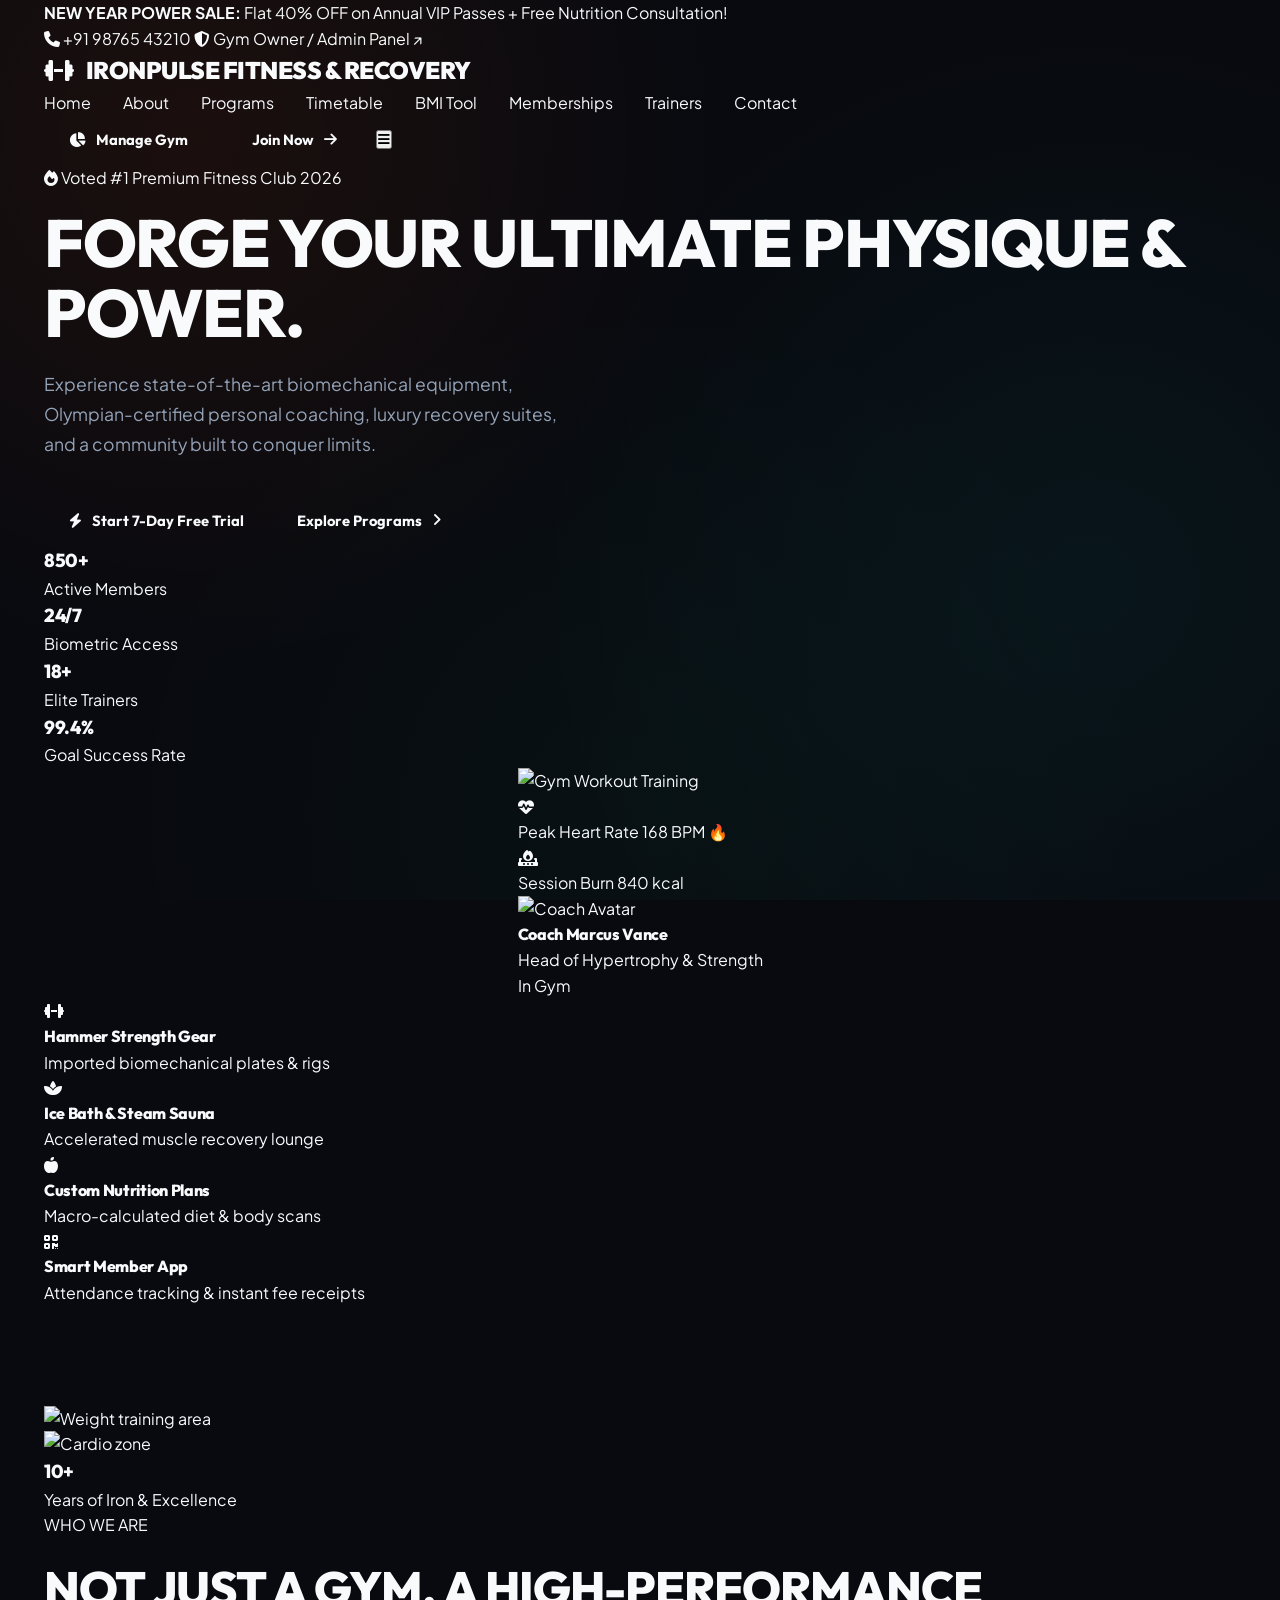
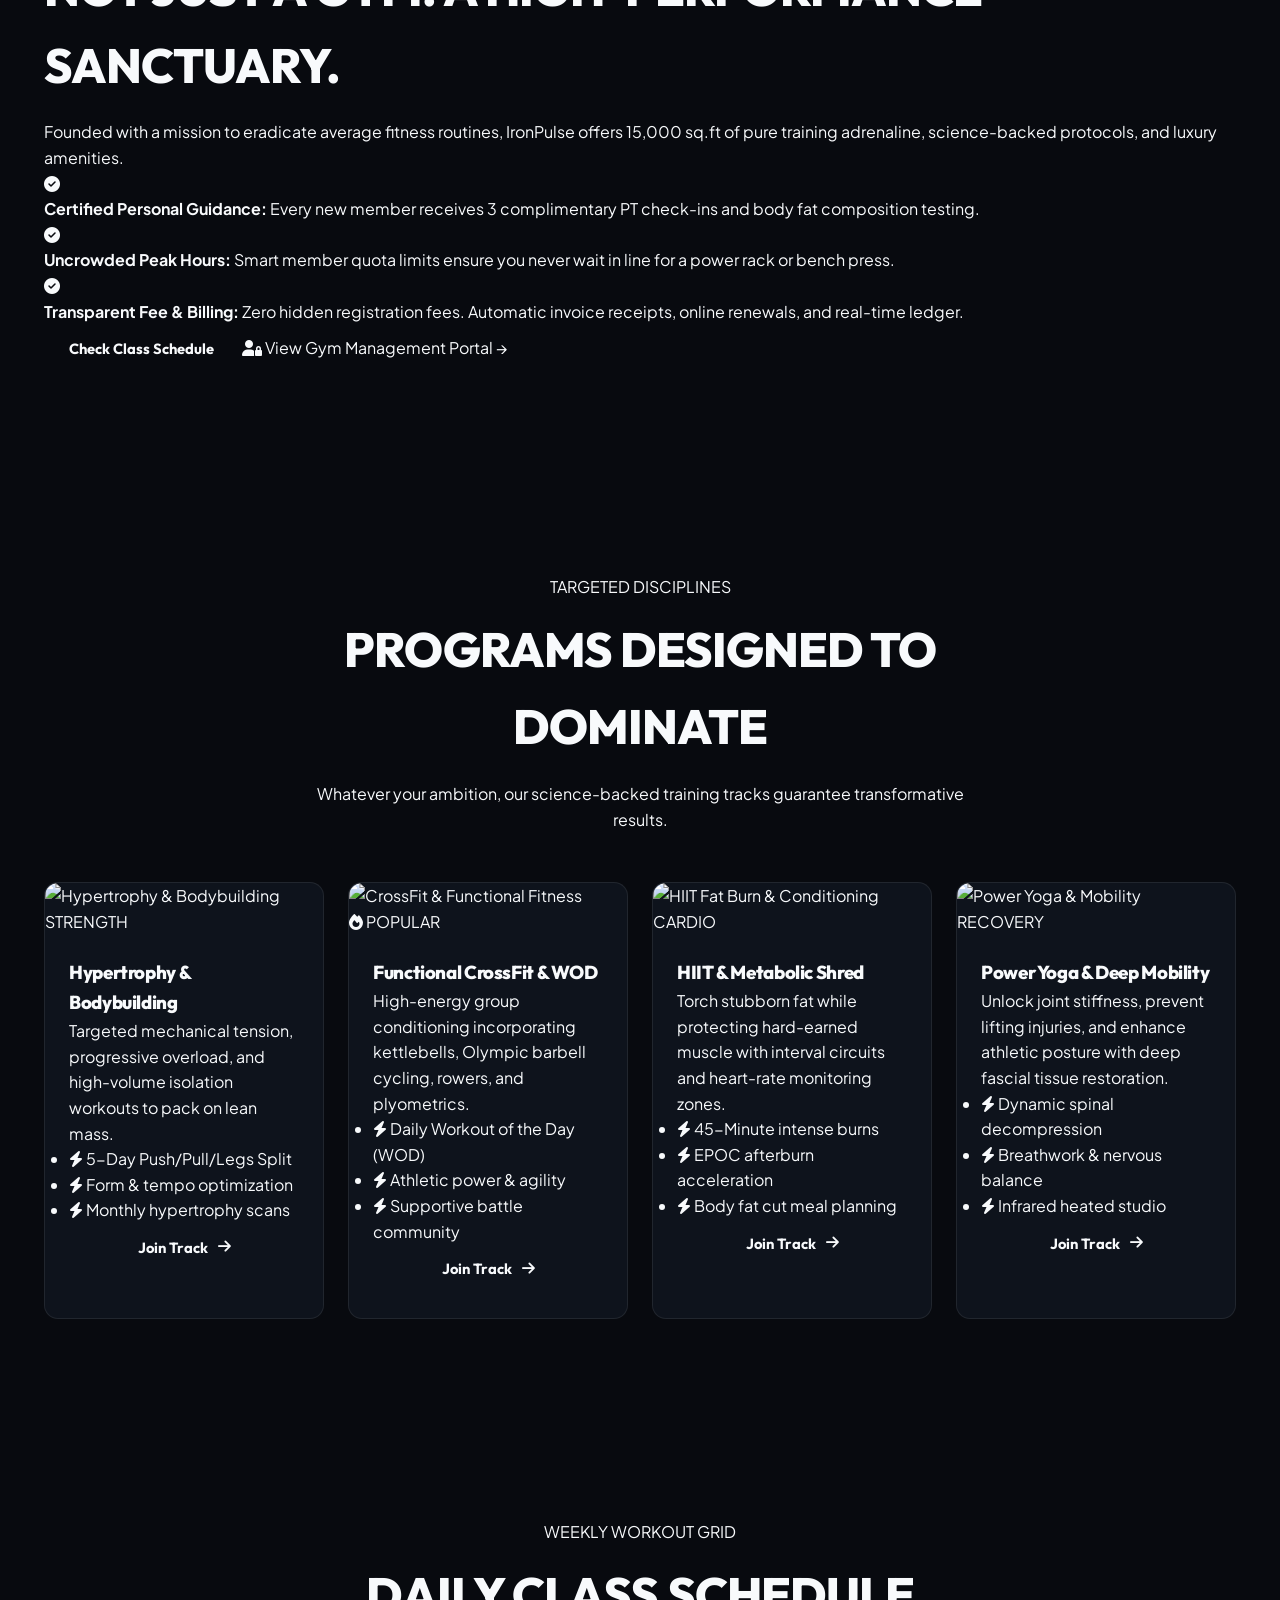
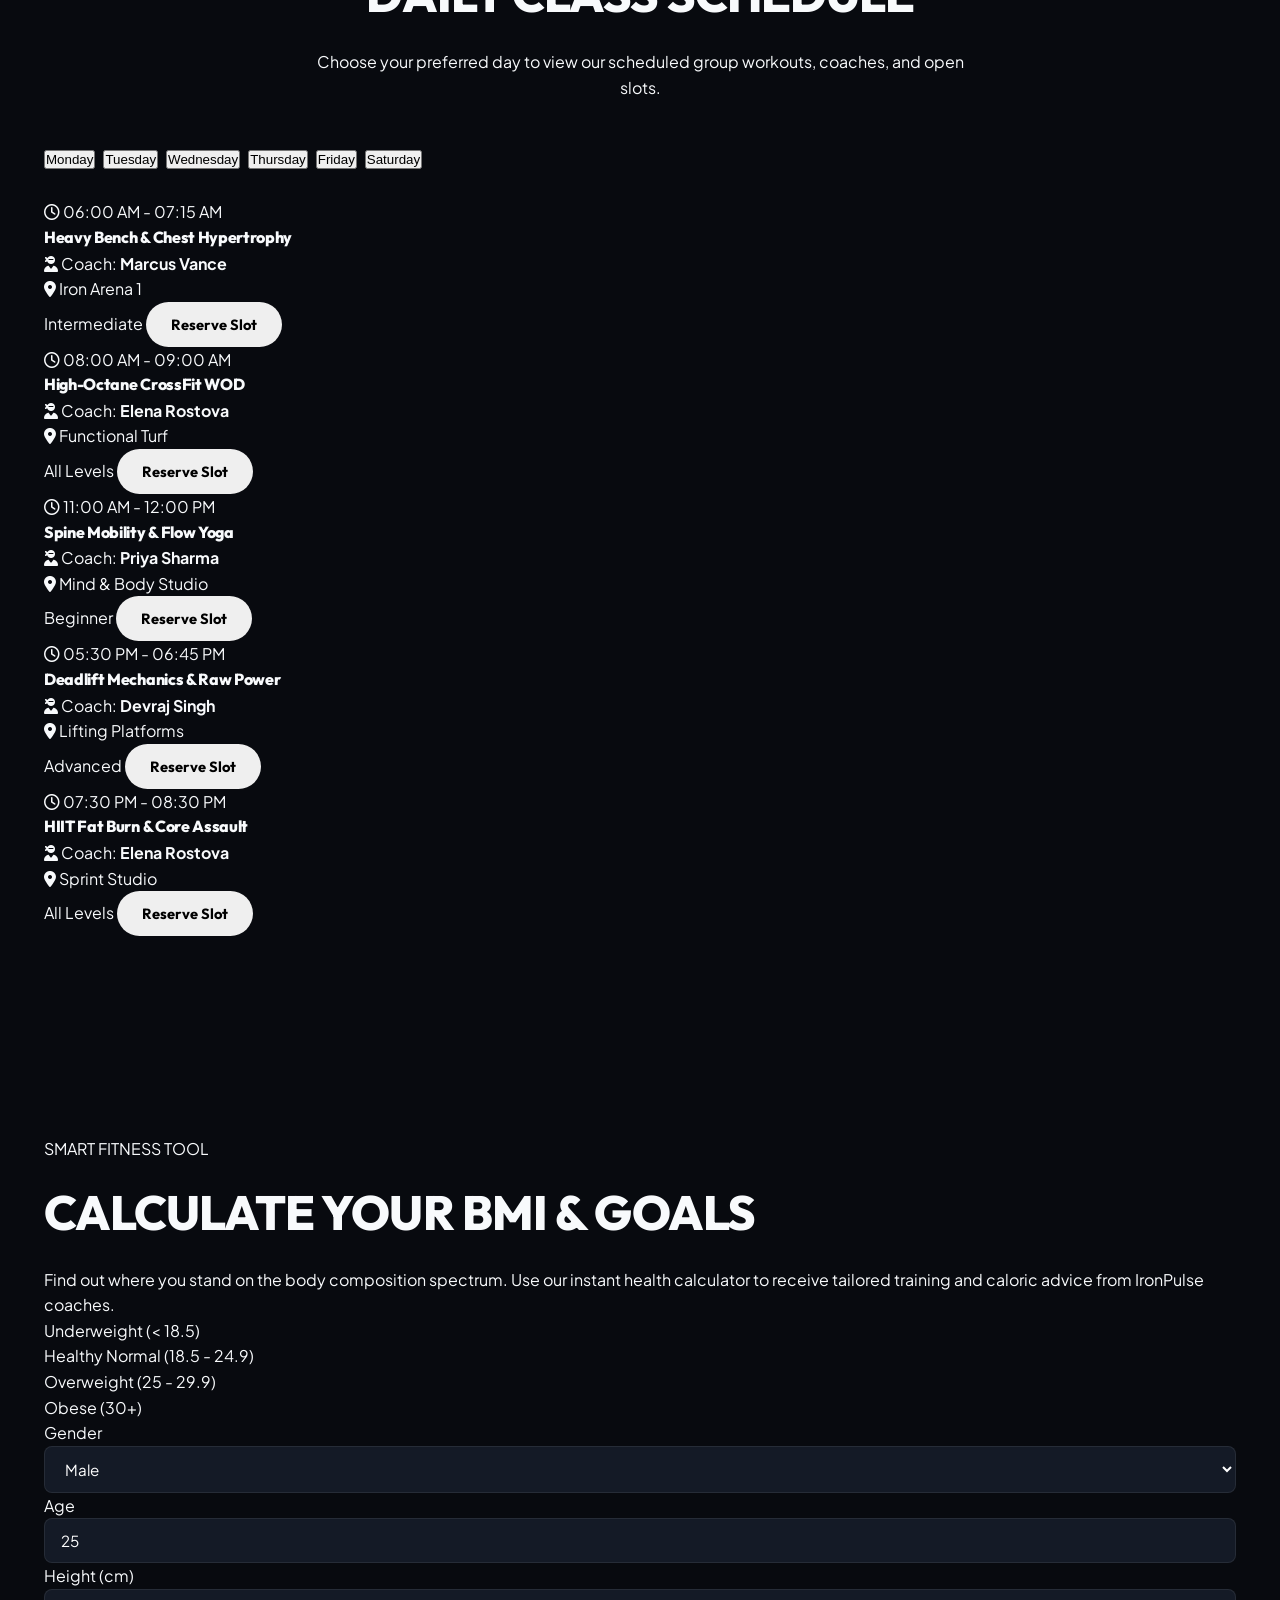
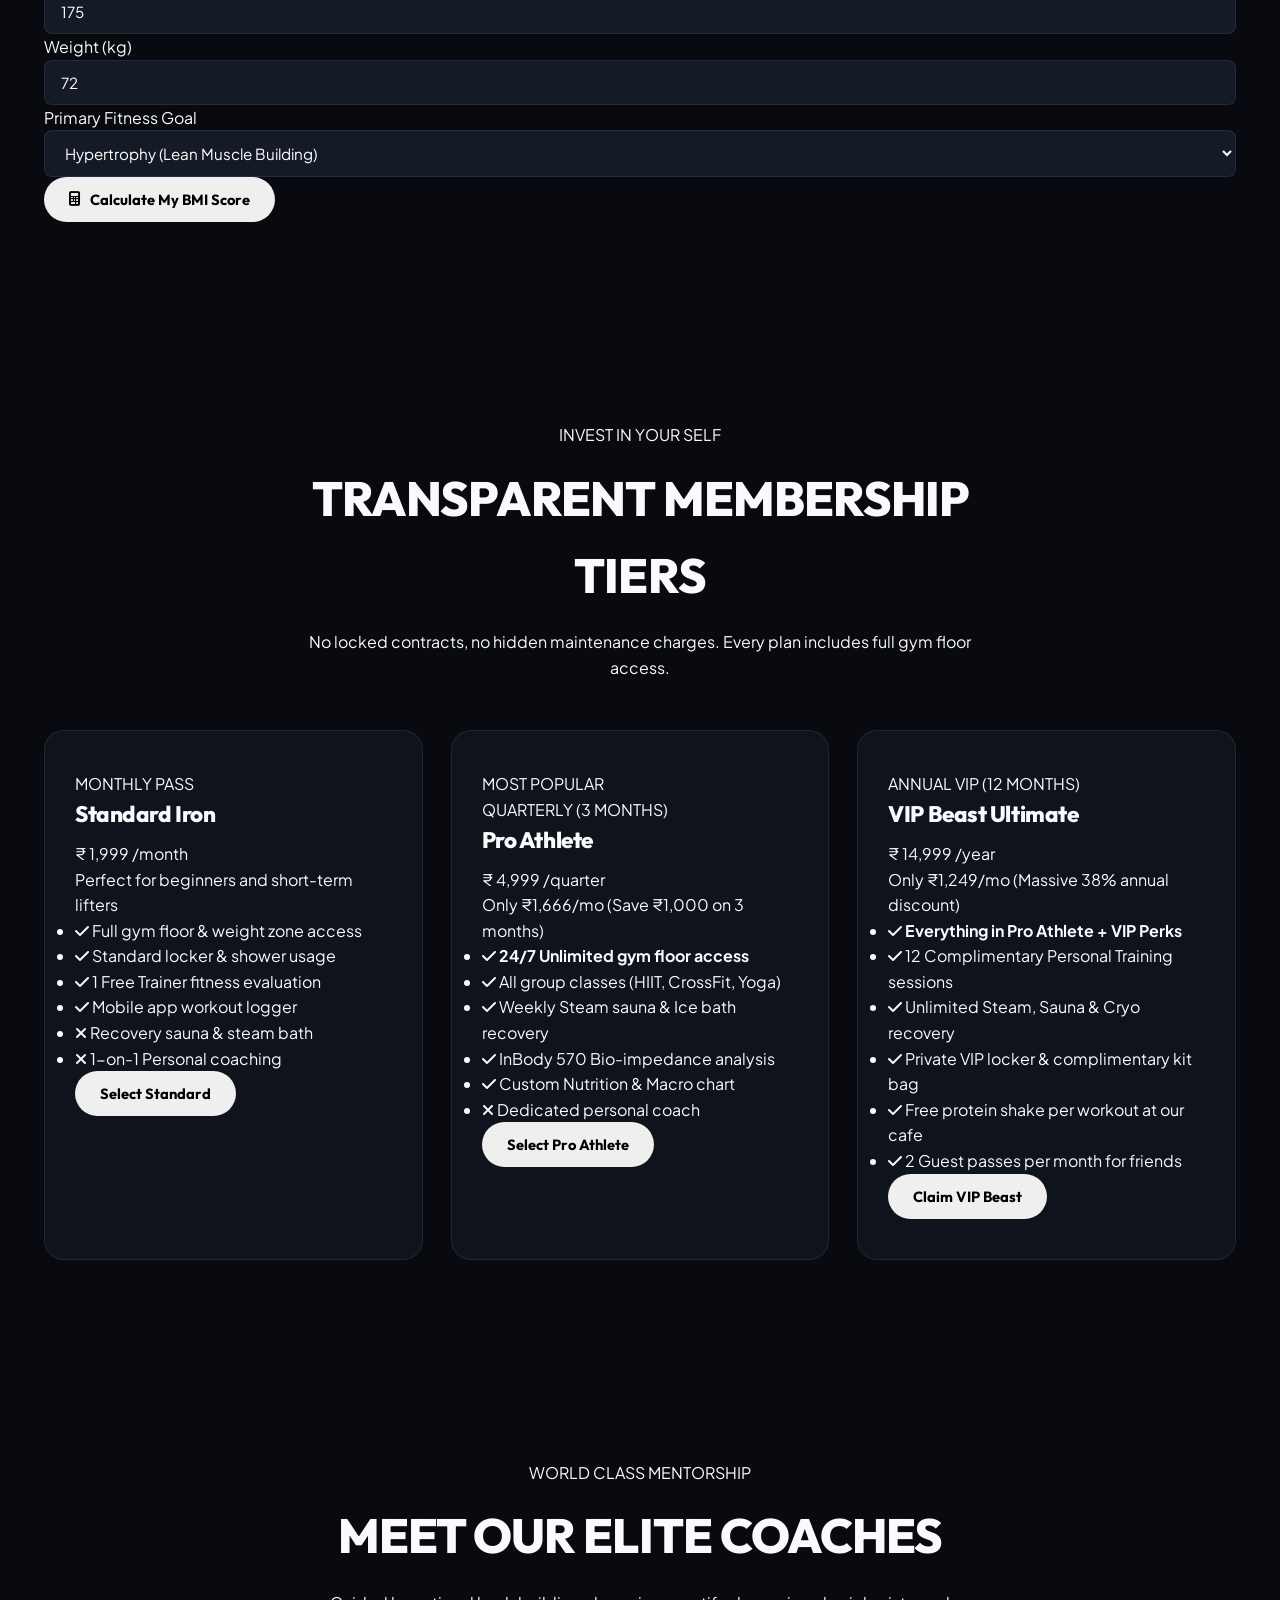
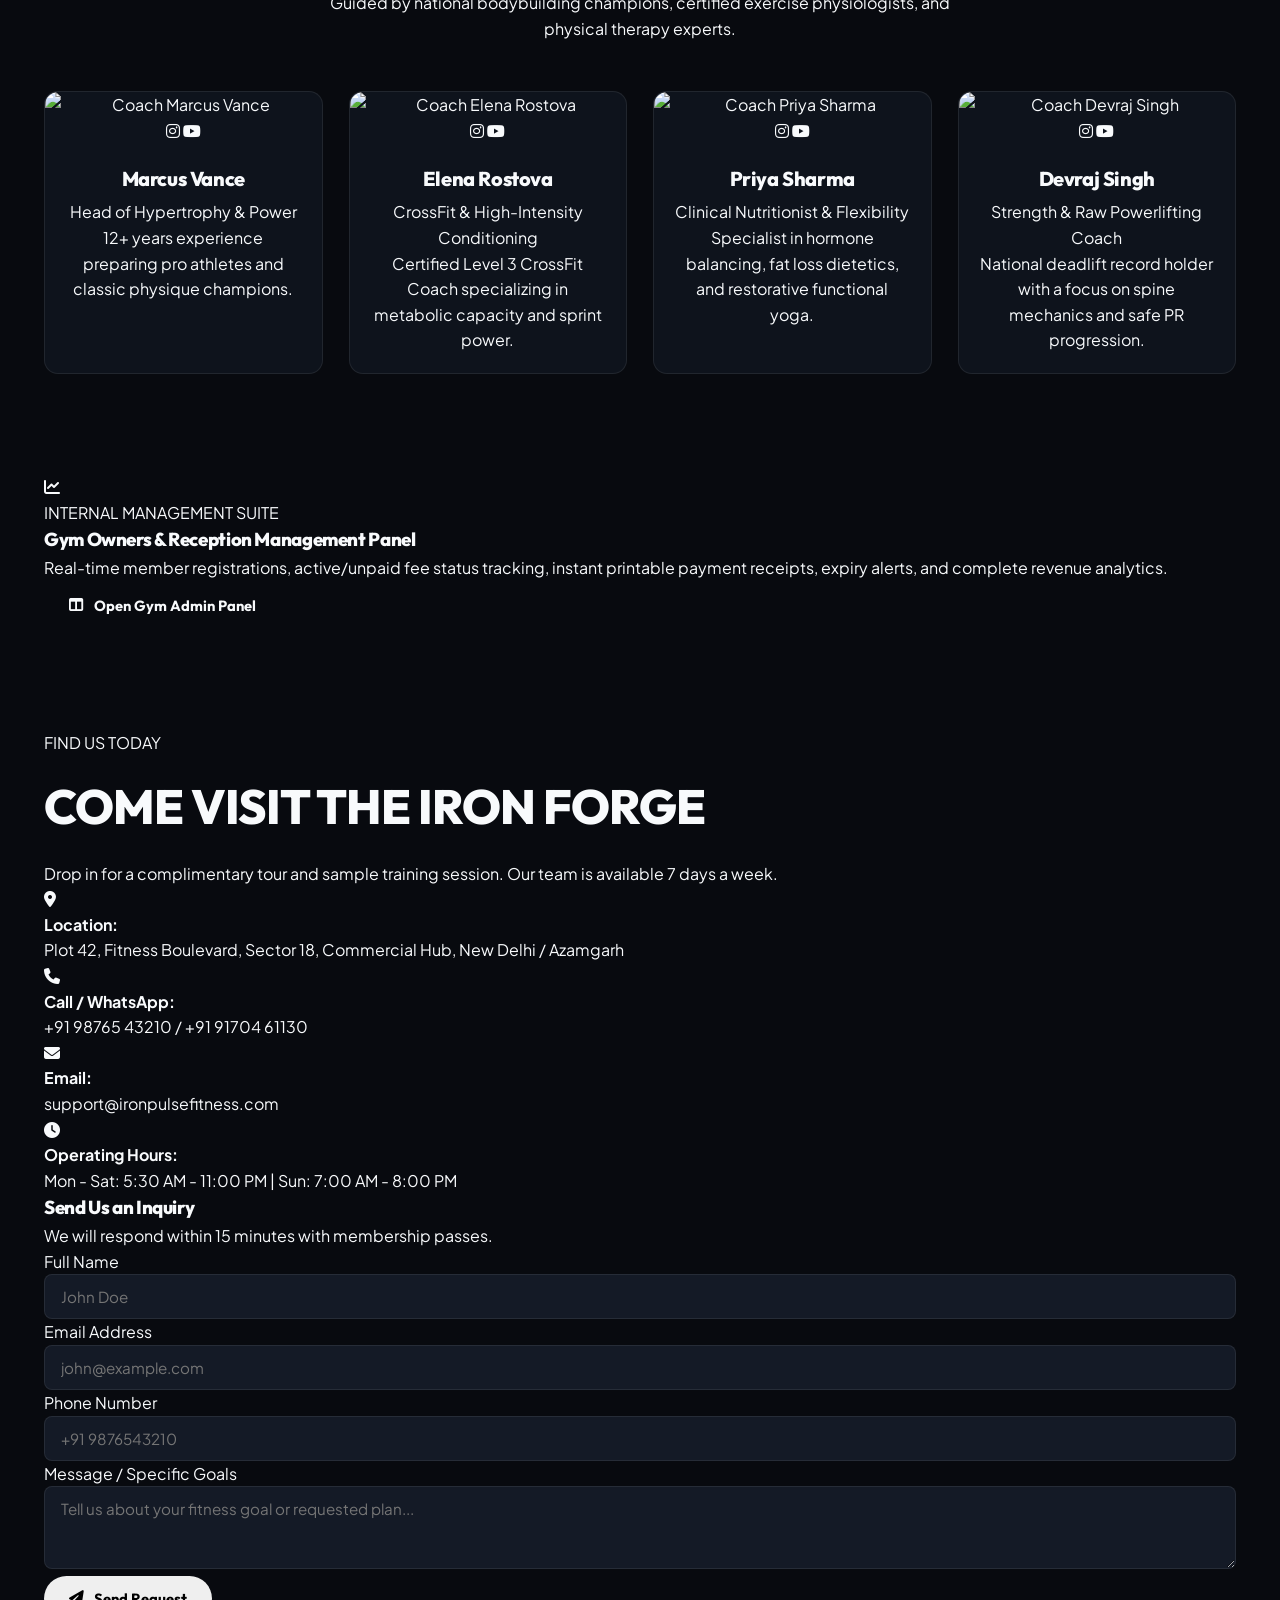
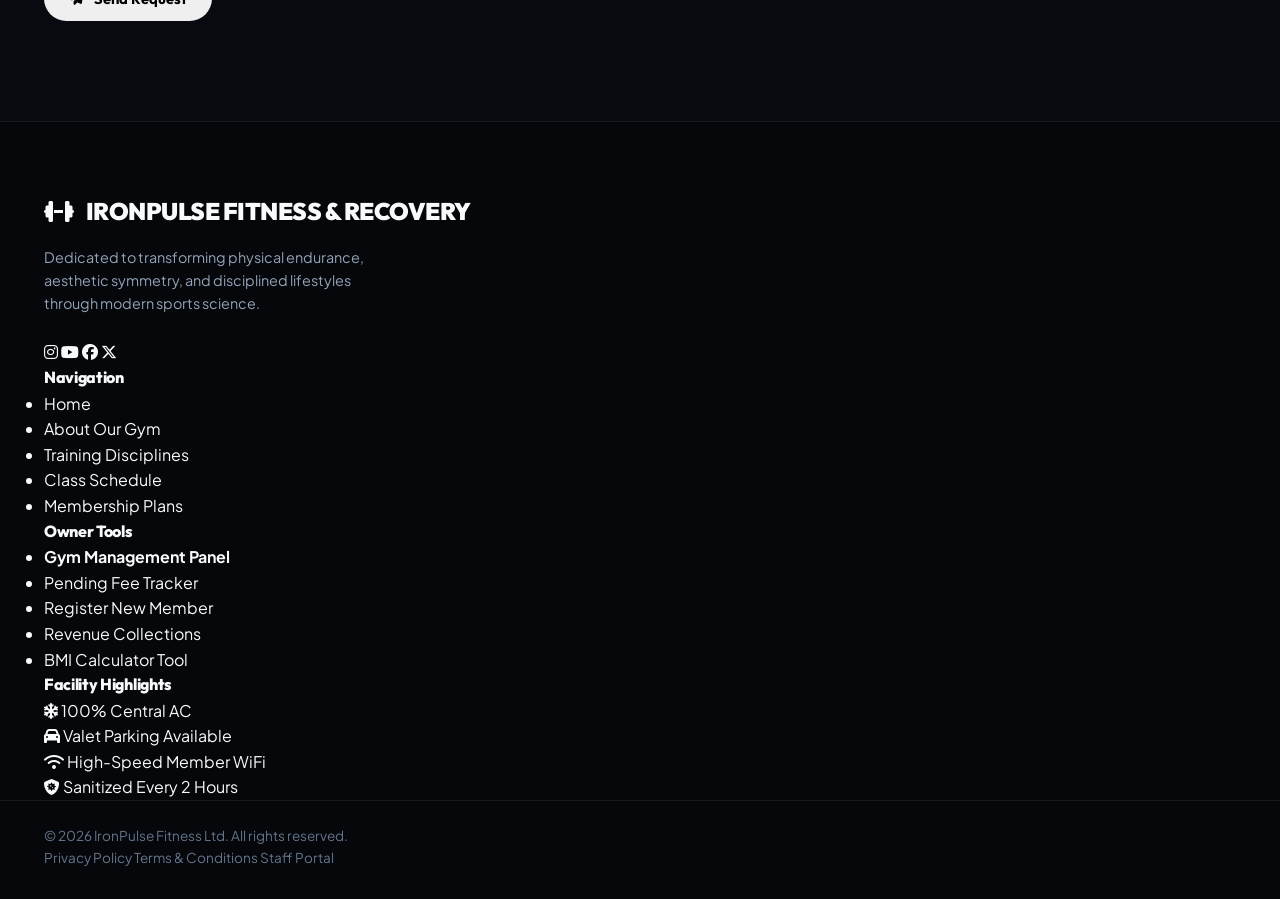
==== index.html @ 54a99a9c "Initial commit: Professional Gym Website and Management Admin Panel" ====
<!DOCTYPE html>
<html lang="en">
<head>
  <meta charset="UTF-8">
  <meta name="viewport" content="width=device-width, initial-scale=1.0">
  <title>IRONPULSE FITNESS | Elite Strength & Conditioning Gym</title>
  <meta name="description" content="Transform your body and mind at IronPulse Fitness. Premium equipment, certified coaches, functional strength training, and an elite gym community.">
  
  <!-- Fonts -->
  <link rel="preconnect" href="https://fonts.googleapis.com">
  <link rel="preconnect" href="https://fonts.gstatic.com" crossorigin>
  <link href="https://fonts.googleapis.com/css2?family=Outfit:wght@400;500;600;700;800;900&family=Plus+Jakarta+Sans:wght@300;400;500;600;700&display=swap" rel="stylesheet">
  
  <!-- FontAwesome Icons -->
  <link rel="stylesheet" href="https://cdnjs.cloudflare.com/ajax/libs/font-awesome/6.5.1/css/all.min.css">
  
  <!-- Custom Styles -->
  <link rel="stylesheet" href="css/style.css">
</head>
<body>

  <!-- Top Announcement Bar -->
  <div class="top-bar">
    <div class="container top-bar-content">
      <div class="top-announcement">
        <span class="pulse-dot"></span>
        <span><strong>NEW YEAR POWER SALE:</strong> Flat 40% OFF on Annual VIP Passes + Free Nutrition Consultation!</span>
      </div>
      <div class="top-actions">
        <a href="tel:+919876543210" class="top-link"><i class="fa-solid fa-phone"></i> +91 98765 43210</a>
        <a href="admin.html" class="portal-badge" id="ownerPortalBtn">
          <i class="fa-solid fa-shield-halved"></i> Gym Owner / Admin Panel ↗
        </a>
      </div>
    </div>
  </div>

  <!-- Navigation Bar -->
  <header class="navbar" id="navbar">
    <div class="container nav-container">
      <a href="index.html" class="brand-logo">
        <div class="logo-icon"><i class="fa-solid fa-dumbbell"></i></div>
        <div class="logo-text">
          <span class="brand-name">IRON<span>PULSE</span></span>
          <span class="brand-sub">FITNESS & RECOVERY</span>
        </div>
      </a>

      <nav class="nav-links" id="navLinks">
        <a href="#home" class="nav-item active">Home</a>
        <a href="#about" class="nav-item">About</a>
        <a href="#programs" class="nav-item">Programs</a>
        <a href="#schedule" class="nav-item">Timetable</a>
        <a href="#calculator" class="nav-item">BMI Tool</a>
        <a href="#pricing" class="nav-item">Memberships</a>
        <a href="#trainers" class="nav-item">Trainers</a>
        <a href="#contact" class="nav-item">Contact</a>
      </nav>

      <div class="nav-actions">
        <a href="admin.html" class="btn btn-secondary-neon">
          <i class="fa-solid fa-chart-pie"></i> Manage Gym
        </a>
        <a href="#pricing" class="btn btn-primary-glow" id="headerJoinBtn">
          Join Now <i class="fa-solid fa-arrow-right"></i>
        </a>
        <button class="mobile-toggle" id="menuToggle" aria-label="Toggle navigation">
          <i class="fa-solid fa-bars"></i>
        </button>
      </div>
    </div>
  </header>

  <!-- Hero Section -->
  <section class="hero-section" id="home">
    <div class="hero-bg-overlay"></div>
    <div class="hero-ambient-glow"></div>
    <div class="container hero-container">
      <div class="hero-content">
        <div class="hero-badge">
          <i class="fa-solid fa-fire"></i>
          <span>Voted #1 Premium Fitness Club 2026</span>
        </div>
        <h1 class="hero-title">
          FORGE YOUR <span class="gradient-text">ULTIMATE</span> PHYSIQUE & POWER.
        </h1>
        <p class="hero-description">
          Experience state-of-the-art biomechanical equipment, Olympian-certified personal coaching, luxury recovery suites, and a community built to conquer limits.
        </p>

        <div class="hero-buttons">
          <a href="#pricing" class="btn btn-primary-glow btn-lg">
            <i class="fa-solid fa-bolt"></i> Start 7-Day Free Trial
          </a>
          <a href="#programs" class="btn btn-glass btn-lg">
            Explore Programs <i class="fa-solid fa-angle-right"></i>
          </a>
        </div>

        <!-- Hero Highlights Counters -->
        <div class="hero-stats-grid">
          <div class="hero-stat-card">
            <h3 class="stat-num" data-target="850">850+</h3>
            <p class="stat-label">Active Members</p>
          </div>
          <div class="hero-stat-card">
            <h3 class="stat-num" data-target="24">24/7</h3>
            <p class="stat-label">Biometric Access</p>
          </div>
          <div class="hero-stat-card">
            <h3 class="stat-num" data-target="18">18+</h3>
            <p class="stat-label">Elite Trainers</p>
          </div>
          <div class="hero-stat-card">
            <h3 class="stat-num" data-target="99">99.4%</h3>
            <p class="stat-label">Goal Success Rate</p>
          </div>
        </div>
      </div>

      <div class="hero-visual">
        <div class="hero-card-stack">
          <!-- Main Hero Showcase Graphic -->
          <div class="hero-main-card">
            <div class="hero-image-box">
              <img src="https://images.unsplash.com/photo-1534438327276-14e5300c3a48?q=80&w=1000&auto=format&fit=crop" alt="Gym Workout Training" class="hero-img">
              <div class="img-gradient-scrim"></div>
            </div>
            
            <!-- Floating Badge 1: Heart Rate -->
            <div class="floating-badge badge-heart">
              <div class="icon-wrap"><i class="fa-solid fa-heart-pulse"></i></div>
              <div>
                <span class="badge-title">Peak Heart Rate</span>
                <span class="badge-val">168 BPM 🔥</span>
              </div>
            </div>

            <!-- Floating Badge 2: Daily Calories -->
            <div class="floating-badge badge-calories">
              <div class="icon-wrap"><i class="fa-solid fa-fire-burner"></i></div>
              <div>
                <span class="badge-title">Session Burn</span>
                <span class="badge-val">840 kcal</span>
              </div>
            </div>

            <!-- Floating Card: Coach Live -->
            <div class="floating-card-coach">
              <img src="https://images.unsplash.com/photo-1567013127542-490d757e51fc?q=80&w=200&auto=format&fit=crop" alt="Coach Avatar" class="coach-avatar">
              <div>
                <h4 class="coach-name">Coach Marcus Vance</h4>
                <p class="coach-role">Head of Hypertrophy & Strength</p>
              </div>
              <span class="status-live-pill"><span class="live-dot"></span> In Gym</span>
            </div>
          </div>
        </div>
      </div>
    </div>
  </section>

  <!-- Quick Features Banner -->
  <section class="features-bar">
    <div class="container features-grid">
      <div class="feature-item">
        <div class="feature-icon"><i class="fa-solid fa-dumbbell"></i></div>
        <div>
          <h4>Hammer Strength Gear</h4>
          <p>Imported biomechanical plates & rigs</p>
        </div>
      </div>
      <div class="feature-item">
        <div class="feature-icon"><i class="fa-solid fa-spa"></i></div>
        <div>
          <h4>Ice Bath & Steam Sauna</h4>
          <p>Accelerated muscle recovery lounge</p>
        </div>
      </div>
      <div class="feature-item">
        <div class="feature-icon"><i class="fa-solid fa-apple-whole"></i></div>
        <div>
          <h4>Custom Nutrition Plans</h4>
          <p>Macro-calculated diet & body scans</p>
        </div>
      </div>
      <div class="feature-item">
        <div class="feature-icon"><i class="fa-solid fa-qrcode"></i></div>
        <div>
          <h4>Smart Member App</h4>
          <p>Attendance tracking & instant fee receipts</p>
        </div>
      </div>
    </div>
  </section>

  <!-- About / Why Choose Us -->
  <section class="section about-section" id="about">
    <div class="container about-container">
      <div class="about-gallery">
        <div class="about-img-box img-tall">
          <img src="https://images.unsplash.com/photo-1581009146145-b5ef050c2e1e?q=80&w=800&auto=format&fit=crop" alt="Weight training area">
        </div>
        <div class="about-img-box img-wide">
          <img src="https://images.unsplash.com/photo-1540497077202-7c8a3999166f?q=80&w=800&auto=format&fit=crop" alt="Cardio zone">
        </div>
        <div class="experience-badge">
          <h3>10+</h3>
          <p>Years of Iron & Excellence</p>
        </div>
      </div>

      <div class="about-content">
        <span class="section-tag">WHO WE ARE</span>
        <h2 class="section-title">NOT JUST A GYM. A <span class="gradient-text">HIGH-PERFORMANCE</span> SANCTUARY.</h2>
        <p class="section-lead">
          Founded with a mission to eradicate average fitness routines, IronPulse offers 15,000 sq.ft of pure training adrenaline, science-backed protocols, and luxury amenities.
        </p>

        <div class="about-checklist">
          <div class="check-item">
            <i class="fa-solid fa-circle-check"></i>
            <div>
              <strong>Certified Personal Guidance:</strong> Every new member receives 3 complimentary PT check-ins and body fat composition testing.
            </div>
          </div>
          <div class="check-item">
            <i class="fa-solid fa-circle-check"></i>
            <div>
              <strong>Uncrowded Peak Hours:</strong> Smart member quota limits ensure you never wait in line for a power rack or bench press.
            </div>
          </div>
          <div class="check-item">
            <i class="fa-solid fa-circle-check"></i>
            <div>
              <strong>Transparent Fee & Billing:</strong> Zero hidden registration fees. Automatic invoice receipts, online renewals, and real-time ledger.
            </div>
          </div>
        </div>

        <div class="about-action-row">
          <a href="#schedule" class="btn btn-primary-glow">Check Class Schedule</a>
          <a href="admin.html" class="link-admin-jump">
            <i class="fa-solid fa-user-lock"></i> View Gym Management Portal →
          </a>
        </div>
      </div>
    </div>
  </section>

  <!-- Training Programs Section -->
  <section class="section programs-section" id="programs">
    <div class="container">
      <div class="section-header text-center">
        <span class="section-tag">TARGETED DISCIPLINES</span>
        <h2 class="section-title">PROGRAMS DESIGNED TO <span class="gradient-text">DOMINATE</span></h2>
        <p class="section-sub">Whatever your ambition, our science-backed training tracks guarantee transformative results.</p>
      </div>

      <div class="programs-grid">
        <!-- Program Card 1 -->
        <div class="program-card">
          <div class="program-img-wrap">
            <img src="https://images.unsplash.com/photo-1583454110551-21f2fa2afe61?q=80&w=700&auto=format&fit=crop" alt="Hypertrophy & Bodybuilding">
            <span class="program-badge">STRENGTH</span>
          </div>
          <div class="program-body">
            <h3>Hypertrophy & Bodybuilding</h3>
            <p>Targeted mechanical tension, progressive overload, and high-volume isolation workouts to pack on lean mass.</p>
            <ul class="program-bullets">
              <li><i class="fa-solid fa-bolt"></i> 5-Day Push/Pull/Legs Split</li>
              <li><i class="fa-solid fa-bolt"></i> Form & tempo optimization</li>
              <li><i class="fa-solid fa-bolt"></i> Monthly hypertrophy scans</li>
            </ul>
            <a href="#pricing" class="btn btn-program">Join Track <i class="fa-solid fa-arrow-right"></i></a>
          </div>
        </div>

        <!-- Program Card 2 -->
        <div class="program-card featured-program">
          <div class="program-img-wrap">
            <img src="https://images.unsplash.com/photo-1517838277536-f5f99be501cd?q=80&w=700&auto=format&fit=crop" alt="CrossFit & Functional Fitness">
            <span class="program-badge badge-hot"><i class="fa-solid fa-fire"></i> POPULAR</span>
          </div>
          <div class="program-body">
            <h3>Functional CrossFit & WOD</h3>
            <p>High-energy group conditioning incorporating kettlebells, Olympic barbell cycling, rowers, and plyometrics.</p>
            <ul class="program-bullets">
              <li><i class="fa-solid fa-bolt"></i> Daily Workout of the Day (WOD)</li>
              <li><i class="fa-solid fa-bolt"></i> Athletic power & agility</li>
              <li><i class="fa-solid fa-bolt"></i> Supportive battle community</li>
            </ul>
            <a href="#pricing" class="btn btn-primary-glow">Join Track <i class="fa-solid fa-arrow-right"></i></a>
          </div>
        </div>

        <!-- Program Card 3 -->
        <div class="program-card">
          <div class="program-img-wrap">
            <img src="https://images.unsplash.com/photo-1549576490-b0b4831ef60a?q=80&w=700&auto=format&fit=crop" alt="HIIT Fat Burn & Conditioning">
            <span class="program-badge">CARDIO</span>
          </div>
          <div class="program-body">
            <h3>HIIT & Metabolic Shred</h3>
            <p>Torch stubborn fat while protecting hard-earned muscle with interval circuits and heart-rate monitoring zones.</p>
            <ul class="program-bullets">
              <li><i class="fa-solid fa-bolt"></i> 45-Minute intense burns</li>
              <li><i class="fa-solid fa-bolt"></i> EPOC afterburn acceleration</li>
              <li><i class="fa-solid fa-bolt"></i> Body fat cut meal planning</li>
            </ul>
            <a href="#pricing" class="btn btn-program">Join Track <i class="fa-solid fa-arrow-right"></i></a>
          </div>
        </div>

        <!-- Program Card 4 -->
        <div class="program-card">
          <div class="program-img-wrap">
            <img src="https://images.unsplash.com/photo-1518611012118-696072aa579a?q=80&w=700&auto=format&fit=crop" alt="Power Yoga & Mobility">
            <span class="program-badge">RECOVERY</span>
          </div>
          <div class="program-body">
            <h3>Power Yoga & Deep Mobility</h3>
            <p>Unlock joint stiffness, prevent lifting injuries, and enhance athletic posture with deep fascial tissue restoration.</p>
            <ul class="program-bullets">
              <li><i class="fa-solid fa-bolt"></i> Dynamic spinal decompression</li>
              <li><i class="fa-solid fa-bolt"></i> Breathwork & nervous balance</li>
              <li><i class="fa-solid fa-bolt"></i> Infrared heated studio</li>
            </ul>
            <a href="#pricing" class="btn btn-program">Join Track <i class="fa-solid fa-arrow-right"></i></a>
          </div>
        </div>
      </div>
    </div>
  </section>

  <!-- Interactive Timetable / Class Schedule -->
  <section class="section schedule-section" id="schedule">
    <div class="container">
      <div class="section-header text-center">
        <span class="section-tag">WEEKLY WORKOUT GRID</span>
        <h2 class="section-title">DAILY CLASS <span class="gradient-text">SCHEDULE</span></h2>
        <p class="section-sub">Choose your preferred day to view our scheduled group workouts, coaches, and open slots.</p>
      </div>

      <!-- Schedule Day Filter Tabs -->
      <div class="schedule-tabs" id="scheduleTabs">
        <button class="tab-btn active" data-day="monday">Monday</button>
        <button class="tab-btn" data-day="tuesday">Tuesday</button>
        <button class="tab-btn" data-day="wednesday">Wednesday</button>
        <button class="tab-btn" data-day="thursday">Thursday</button>
        <button class="tab-btn" data-day="friday">Friday</button>
        <button class="tab-btn" data-day="saturday">Saturday</button>
      </div>

      <!-- Schedule Table Box -->
      <div class="schedule-container" id="scheduleContent">
        <!-- Injected via JavaScript -->
      </div>
    </div>
  </section>

  <!-- Interactive BMI & Calorie Calculator Section -->
  <section class="section calculator-section" id="calculator">
    <div class="container">
      <div class="calc-wrapper">
        <div class="calc-intro">
          <span class="section-tag">SMART FITNESS TOOL</span>
          <h2 class="section-title">CALCULATE YOUR <span class="gradient-text">BMI & GOALS</span></h2>
          <p>
            Find out where you stand on the body composition spectrum. Use our instant health calculator to receive tailored training and caloric advice from IronPulse coaches.
          </p>
          <div class="bmi-scale-legend">
            <div class="legend-item"><span class="legend-color under"></span> Underweight (&lt; 18.5)</div>
            <div class="legend-item"><span class="legend-color normal"></span> Healthy Normal (18.5 - 24.9)</div>
            <div class="legend-item"><span class="legend-color over"></span> Overweight (25 - 29.9)</div>
            <div class="legend-item"><span class="legend-color obese"></span> Obese (30+)</div>
          </div>
        </div>

        <div class="calc-card">
          <form id="bmiForm" class="bmi-form">
            <div class="form-row-2">
              <div class="input-group">
                <label for="bmiGender">Gender</label>
                <select id="bmiGender" class="form-control">
                  <option value="male">Male</option>
                  <option value="female">Female</option>
                </select>
              </div>
              <div class="input-group">
                <label for="bmiAge">Age</label>
                <input type="number" id="bmiAge" class="form-control" value="25" min="14" max="90">
              </div>
            </div>

            <div class="form-row-2">
              <div class="input-group">
                <label for="bmiHeight">Height (cm)</label>
                <input type="number" id="bmiHeight" class="form-control" value="175" placeholder="e.g. 175" required>
              </div>
              <div class="input-group">
                <label for="bmiWeight">Weight (kg)</label>
                <input type="number" id="bmiWeight" class="form-control" value="72" placeholder="e.g. 72" required>
              </div>
            </div>

            <div class="input-group">
              <label for="bmiGoal">Primary Fitness Goal</label>
              <select id="bmiGoal" class="form-control">
                <option value="muscle">Hypertrophy (Lean Muscle Building)</option>
                <option value="fatloss">Aggressive Fat Loss & Shred</option>
                <option value="strength">Raw Strength & Powerlifting</option>
                <option value="endurance">Endurance & Athletic Fitness</option>
              </select>
            </div>

            <button type="submit" class="btn btn-primary-glow btn-block">
              <i class="fa-solid fa-calculator"></i> Calculate My BMI Score
            </button>
          </form>

          <!-- Result Card Display -->
          <div class="bmi-result-card" id="bmiResultBox" style="display: none;">
            <div class="bmi-score-header">
              <div>
                <span class="result-label">YOUR BODY MASS INDEX</span>
                <h3 class="bmi-score-number" id="bmiValueDisplay">23.5</h3>
              </div>
              <div class="bmi-badge-pill" id="bmiCategoryBadge">NORMAL WEIGHT</div>
            </div>

            <div class="bmi-bar-track">
              <div class="bmi-bar-fill" id="bmiBarFill" style="width: 50%;"></div>
            </div>

            <div class="bmi-recommendation" id="bmiAdviceText">
              Great condition! Focus on maintaining lean muscle mass with 1.8g protein per kg of bodyweight and progressive resistance training.
            </div>

            <a href="#pricing" class="btn btn-sm btn-outline-neon">Enroll in Recommended Program →</a>
          </div>
        </div>
      </div>
    </div>
  </section>

  <!-- Membership Pricing Section -->
  <section class="section pricing-section" id="pricing">
    <div class="container">
      <div class="section-header text-center">
        <span class="section-tag">INVEST IN YOUR SELF</span>
        <h2 class="section-title">TRANSPARENT <span class="gradient-text">MEMBERSHIP</span> TIERS</h2>
        <p class="section-sub">No locked contracts, no hidden maintenance charges. Every plan includes full gym floor access.</p>
      </div>

      <div class="pricing-grid">
        <!-- Tier 1: Starter -->
        <div class="price-card">
          <div class="price-header">
            <span class="plan-type">MONTHLY PASS</span>
            <h3 class="plan-name">Standard Iron</h3>
            <div class="price-figure">
              <span class="currency">₹</span>
              <span class="amount">1,999</span>
              <span class="period">/month</span>
            </div>
            <p class="price-tagline">Perfect for beginners and short-term lifters</p>
          </div>

          <div class="price-body">
            <ul class="price-features">
              <li><i class="fa-solid fa-check"></i> Full gym floor & weight zone access</li>
              <li><i class="fa-solid fa-check"></i> Standard locker & shower usage</li>
              <li><i class="fa-solid fa-check"></i> 1 Free Trainer fitness evaluation</li>
              <li><i class="fa-solid fa-check"></i> Mobile app workout logger</li>
              <li class="disabled"><i class="fa-solid fa-xmark"></i> Recovery sauna & steam bath</li>
              <li class="disabled"><i class="fa-solid fa-xmark"></i> 1-on-1 Personal coaching</li>
            </ul>
          </div>

          <div class="price-footer">
            <button class="btn btn-glass btn-block join-plan-btn" data-plan="Standard Iron" data-fee="1999" data-duration="1 Month">
              Select Standard
            </button>
          </div>
        </div>

        <!-- Tier 2: Pro Athlete (Featured) -->
        <div class="price-card featured-tier">
          <div class="popular-ribbon">MOST POPULAR</div>
          <div class="price-header">
            <span class="plan-type">QUARTERLY (3 MONTHS)</span>
            <h3 class="plan-name">Pro Athlete</h3>
            <div class="price-figure">
              <span class="currency">₹</span>
              <span class="amount">4,999</span>
              <span class="period">/quarter</span>
            </div>
            <p class="price-tagline">Only ₹1,666/mo (Save ₹1,000 on 3 months)</p>
          </div>

          <div class="price-body">
            <ul class="price-features">
              <li><i class="fa-solid fa-check"></i> <strong>24/7 Unlimited gym floor access</strong></li>
              <li><i class="fa-solid fa-check"></i> All group classes (HIIT, CrossFit, Yoga)</li>
              <li><i class="fa-solid fa-check"></i> Weekly Steam sauna & Ice bath recovery</li>
              <li><i class="fa-solid fa-check"></i> InBody 570 Bio-impedance analysis</li>
              <li><i class="fa-solid fa-check"></i> Custom Nutrition & Macro chart</li>
              <li class="disabled"><i class="fa-solid fa-xmark"></i> Dedicated personal coach</li>
            </ul>
          </div>

          <div class="price-footer">
            <button class="btn btn-primary-glow btn-block join-plan-btn" data-plan="Pro Athlete" data-fee="4999" data-duration="3 Months">
              Select Pro Athlete
            </button>
          </div>
        </div>

        <!-- Tier 3: VIP Beast -->
        <div class="price-card vip-tier">
          <div class="price-header">
            <span class="plan-type">ANNUAL VIP (12 MONTHS)</span>
            <h3 class="plan-name">VIP Beast Ultimate</h3>
            <div class="price-figure">
              <span class="currency">₹</span>
              <span class="amount">14,999</span>
              <span class="period">/year</span>
            </div>
            <p class="price-tagline">Only ₹1,249/mo (Massive 38% annual discount)</p>
          </div>

          <div class="price-body">
            <ul class="price-features">
              <li><i class="fa-solid fa-check"></i> <strong>Everything in Pro Athlete + VIP Perks</strong></li>
              <li><i class="fa-solid fa-check"></i> 12 Complimentary Personal Training sessions</li>
              <li><i class="fa-solid fa-check"></i> Unlimited Steam, Sauna & Cryo recovery</li>
              <li><i class="fa-solid fa-check"></i> Private VIP locker & complimentary kit bag</li>
              <li><i class="fa-solid fa-check"></i> Free protein shake per workout at our cafe</li>
              <li><i class="fa-solid fa-check"></i> 2 Guest passes per month for friends</li>
            </ul>
          </div>

          <div class="price-footer">
            <button class="btn btn-glass btn-block join-plan-btn" data-plan="VIP Beast Ultimate" data-fee="14999" data-duration="12 Months">
              Claim VIP Beast
            </button>
          </div>
        </div>
      </div>
    </div>
  </section>

  <!-- Elite Coaches / Trainers Section -->
  <section class="section trainers-section" id="trainers">
    <div class="container">
      <div class="section-header text-center">
        <span class="section-tag">WORLD CLASS MENTORSHIP</span>
        <h2 class="section-title">MEET OUR <span class="gradient-text">ELITE COACHES</span></h2>
        <p class="section-sub">Guided by national bodybuilding champions, certified exercise physiologists, and physical therapy experts.</p>
      </div>

      <div class="trainers-grid">
        <!-- Trainer 1 -->
        <div class="trainer-card">
          <div class="trainer-photo">
            <img src="https://images.unsplash.com/photo-1567013127542-490d757e51fc?q=80&w=700&auto=format&fit=crop" alt="Coach Marcus Vance">
            <div class="trainer-socials">
              <a href="#"><i class="fa-brands fa-instagram"></i></a>
              <a href="#"><i class="fa-brands fa-youtube"></i></a>
            </div>
          </div>
          <div class="trainer-info">
            <h3 class="trainer-name">Marcus Vance</h3>
            <span class="trainer-spec">Head of Hypertrophy & Power</span>
            <p class="trainer-desc">12+ years experience preparing pro athletes and classic physique champions.</p>
          </div>
        </div>

        <!-- Trainer 2 -->
        <div class="trainer-card">
          <div class="trainer-photo">
            <img src="https://images.unsplash.com/photo-1571019613454-1cb2f99b2d8b?q=80&w=700&auto=format&fit=crop" alt="Coach Elena Rostova">
            <div class="trainer-socials">
              <a href="#"><i class="fa-brands fa-instagram"></i></a>
              <a href="#"><i class="fa-brands fa-youtube"></i></a>
            </div>
          </div>
          <div class="trainer-info">
            <h3 class="trainer-name">Elena Rostova</h3>
            <span class="trainer-spec">CrossFit & High-Intensity Conditioning</span>
            <p class="trainer-desc">Certified Level 3 CrossFit Coach specializing in metabolic capacity and sprint power.</p>
          </div>
        </div>

        <!-- Trainer 3 -->
        <div class="trainer-card">
          <div class="trainer-photo">
            <img src="https://images.unsplash.com/photo-1534528741775-53994a69daeb?q=80&w=700&auto=format&fit=crop" alt="Coach Priya Sharma">
            <div class="trainer-socials">
              <a href="#"><i class="fa-brands fa-instagram"></i></a>
              <a href="#"><i class="fa-brands fa-youtube"></i></a>
            </div>
          </div>
          <div class="trainer-info">
            <h3 class="trainer-name">Priya Sharma</h3>
            <span class="trainer-spec">Clinical Nutritionist & Flexibility</span>
            <p class="trainer-desc">Specialist in hormone balancing, fat loss dietetics, and restorative functional yoga.</p>
          </div>
        </div>

        <!-- Trainer 4 -->
        <div class="trainer-card">
          <div class="trainer-photo">
            <img src="https://images.unsplash.com/photo-1541534741688-6078c6bfb5c5?q=80&w=700&auto=format&fit=crop" alt="Coach Devraj Singh">
            <div class="trainer-socials">
              <a href="#"><i class="fa-brands fa-instagram"></i></a>
              <a href="#"><i class="fa-brands fa-youtube"></i></a>
            </div>
          </div>
          <div class="trainer-info">
            <h3 class="trainer-name">Devraj Singh</h3>
            <span class="trainer-spec">Strength & Raw Powerlifting Coach</span>
            <p class="trainer-desc">National deadlift record holder with a focus on spine mechanics and safe PR progression.</p>
          </div>
        </div>
      </div>
    </div>
  </section>

  <!-- Admin Panel Teaser Banner (Prominent for User) -->
  <section class="admin-teaser-section">
    <div class="container">
      <div class="admin-teaser-card">
        <div class="teaser-left">
          <div class="teaser-icon">
            <i class="fa-solid fa-chart-line"></i>
          </div>
          <div>
            <span class="teaser-subtitle">INTERNAL MANAGEMENT SUITE</span>
            <h3 class="teaser-title">Gym Owners & Reception Management Panel</h3>
            <p class="teaser-text">
              Real-time member registrations, active/unpaid fee status tracking, instant printable payment receipts, expiry alerts, and complete revenue analytics.
            </p>
          </div>
        </div>
        <div class="teaser-right">
          <a href="admin.html" class="btn btn-primary-glow btn-lg">
            <i class="fa-solid fa-table-columns"></i> Open Gym Admin Panel
          </a>
        </div>
      </div>
    </div>
  </section>

  <!-- Contact & Location Section -->
  <section class="section contact-section" id="contact">
    <div class="container contact-container">
      <div class="contact-info-card">
        <span class="section-tag">FIND US TODAY</span>
        <h2 class="section-title">COME VISIT <span class="gradient-text">THE IRON FORGE</span></h2>
        <p>Drop in for a complimentary tour and sample training session. Our team is available 7 days a week.</p>

        <div class="contact-details">
          <div class="contact-line">
            <i class="fa-solid fa-location-dot"></i>
            <div>
              <strong>Location:</strong>
              <p>Plot 42, Fitness Boulevard, Sector 18, Commercial Hub, New Delhi / Azamgarh</p>
            </div>
          </div>
          <div class="contact-line">
            <i class="fa-solid fa-phone"></i>
            <div>
              <strong>Call / WhatsApp:</strong>
              <p>+91 98765 43210 / +91 91704 61130</p>
            </div>
          </div>
          <div class="contact-line">
            <i class="fa-solid fa-envelope"></i>
            <div>
              <strong>Email:</strong>
              <p>support@ironpulsefitness.com</p>
            </div>
          </div>
          <div class="contact-line">
            <i class="fa-solid fa-clock"></i>
            <div>
              <strong>Operating Hours:</strong>
              <p>Mon - Sat: 5:30 AM - 11:00 PM | Sun: 7:00 AM - 8:00 PM</p>
            </div>
          </div>
        </div>
      </div>

      <div class="contact-form-card">
        <h3 class="form-heading">Send Us an Inquiry</h3>
        <p class="form-sub">We will respond within 15 minutes with membership passes.</p>
        <form id="contactForm">
          <div class="input-group">
            <label for="contactName">Full Name</label>
            <input type="text" id="contactName" class="form-control" placeholder="John Doe" required>
          </div>
          <div class="form-row-2">
            <div class="input-group">
              <label for="contactEmail">Email Address</label>
              <input type="email" id="contactEmail" class="form-control" placeholder="john@example.com" required>
            </div>
            <div class="input-group">
              <label for="contactPhone">Phone Number</label>
              <input type="tel" id="contactPhone" class="form-control" placeholder="+91 9876543210" required>
            </div>
          </div>
          <div class="input-group">
            <label for="contactMsg">Message / Specific Goals</label>
            <textarea id="contactMsg" class="form-control" rows="3" placeholder="Tell us about your fitness goal or requested plan..."></textarea>
          </div>
          <button type="submit" class="btn btn-primary-glow btn-block">
            <i class="fa-solid fa-paper-plane"></i> Send Request
          </button>
        </form>
      </div>
    </div>
  </section>

  <!-- Footer -->
  <footer class="footer">
    <div class="container footer-content">
      <div class="footer-brand">
        <a href="index.html" class="brand-logo">
          <div class="logo-icon"><i class="fa-solid fa-dumbbell"></i></div>
          <div class="logo-text">
            <span class="brand-name">IRON<span>PULSE</span></span>
            <span class="brand-sub">FITNESS & RECOVERY</span>
          </div>
        </a>
        <p class="footer-bio">
          Dedicated to transforming physical endurance, aesthetic symmetry, and disciplined lifestyles through modern sports science.
        </p>
        <div class="footer-social-links">
          <a href="#" aria-label="Instagram"><i class="fa-brands fa-instagram"></i></a>
          <a href="#" aria-label="YouTube"><i class="fa-brands fa-youtube"></i></a>
          <a href="#" aria-label="Facebook"><i class="fa-brands fa-facebook"></i></a>
          <a href="#" aria-label="Twitter"><i class="fa-brands fa-x-twitter"></i></a>
        </div>
      </div>

      <div class="footer-links-col">
        <h4>Navigation</h4>
        <ul>
          <li><a href="#home">Home</a></li>
          <li><a href="#about">About Our Gym</a></li>
          <li><a href="#programs">Training Disciplines</a></li>
          <li><a href="#schedule">Class Schedule</a></li>
          <li><a href="#pricing">Membership Plans</a></li>
        </ul>
      </div>

      <div class="footer-links-col">
        <h4>Owner Tools</h4>
        <ul>
          <li><a href="admin.html"><strong>Gym Management Panel</strong></a></li>
          <li><a href="admin.html?tab=unpaid">Pending Fee Tracker</a></li>
          <li><a href="admin.html?action=new">Register New Member</a></li>
          <li><a href="admin.html?tab=paid">Revenue Collections</a></li>
          <li><a href="#calculator">BMI Calculator Tool</a></li>
        </ul>
      </div>

      <div class="footer-links-col">
        <h4>Facility Highlights</h4>
        <p class="facility-pill"><i class="fa-solid fa-snowflake"></i> 100% Central AC</p>
        <p class="facility-pill"><i class="fa-solid fa-car"></i> Valet Parking Available</p>
        <p class="facility-pill"><i class="fa-solid fa-wifi"></i> High-Speed Member WiFi</p>
        <p class="facility-pill"><i class="fa-solid fa-shield-virus"></i> Sanitized Every 2 Hours</p>
      </div>
    </div>

    <div class="footer-bottom">
      <div class="container footer-bottom-inner">
        <p>&copy; 2026 IronPulse Fitness Ltd. All rights reserved.</p>
        <div class="legal-links">
          <a href="#">Privacy Policy</a>
          <a href="#">Terms & Conditions</a>
          <a href="admin.html">Staff Portal</a>
        </div>
      </div>
    </div>
  </footer>

  <!-- Quick Join / Register Modal -->
  <div class="modal-overlay" id="joinModal">
    <div class="modal-container">
      <button class="modal-close" id="closeJoinModal">&times;</button>
      <div class="modal-header">
        <div class="badge-icon"><i class="fa-solid fa-id-card"></i></div>
        <h3>Join IronPulse Today</h3>
        <p>Fill out the details below to lock in your membership</p>
      </div>
      <form id="publicJoinForm" class="modal-form">
        <div class="input-group">
          <label for="regFullName">Full Name *</label>
          <input type="text" id="regFullName" class="form-control" placeholder="e.g. Vikramaditya Singh" required>
        </div>
        <div class="form-row-2">
          <div class="input-group">
            <label for="regPhone">Phone Number *</label>
            <input type="tel" id="regPhone" class="form-control" placeholder="e.g. 9876543210" required>
          </div>
          <div class="input-group">
            <label for="regEmail">Email Address</label>
            <input type="email" id="regEmail" class="form-control" placeholder="e.g. vikram@gmail.com" required>
          </div>
        </div>
        <div class="form-row-2">
          <div class="input-group">
            <label for="regPlan">Membership Tier *</label>
            <select id="regPlan" class="form-control">
              <option value="Pro Athlete|4999">Pro Athlete (3 Months) - ₹4,999</option>
              <option value="Standard Iron|1999">Standard Iron (1 Month) - ₹1,999</option>
              <option value="VIP Beast Ultimate|14999">VIP Beast Ultimate (12 Months) - ₹14,999</option>
            </select>
          </div>
          <div class="input-group">
            <label for="regPayStatus">Initial Payment Status</label>
            <select id="regPayStatus" class="form-control">
              <option value="Paid">Paid in Full</option>
              <option value="Unpaid">Pay at Gym (Unpaid / Due)</option>
            </select>
          </div>
        </div>
        <button type="submit" class="btn btn-primary-glow btn-block">
          <i class="fa-solid fa-check"></i> Complete Registration & Save to Panel
        </button>
      </form>
    </div>
  </div>

  <!-- Toast Notification Container -->
  <div class="toast-container" id="toastContainer"></div>

  <!-- Scripts -->
  <script src="js/app.js"></script>
</body>
</html>
---- css/style.css ----
/* ==========================================================================
   IRONPULSE FITNESS & WELLNESS CLUB - DESIGN SYSTEM (style.css)
   Ultra-Premium Modern Dark Fitness Experience
   ========================================================================== */

@import url('https://fonts.googleapis.com/css2?family=Outfit:wght@300;400;500;600;700;800;900&family=Plus+Jakarta+Sans:wght@300;400;500;600;700;800&display=swap');

:root {
  --bg-dark: #080A0F;
  --bg-surface: #0E131C;
  --bg-card: #141A26;
  --bg-card-hover: #1A2333;
  --bg-glass: rgba(14, 19, 28, 0.75);
  
  --primary: #FF4B00;
  --primary-hover: #FF6726;
  --primary-glow: rgba(255, 75, 0, 0.35);
  
  --secondary: #00F0FF;
  --secondary-glow: rgba(0, 240, 255, 0.25);
  
  --lime: #10B981;
  --lime-glow: rgba(16, 185, 129, 0.25);
  
  --warning: #F59E0B;
  --danger: #EF4444;
  
  --text-main: #F8FAFC;
  --text-muted: #94A3B8;
  --text-dim: #64748B;
  
  --border: rgba(255, 255, 255, 0.08);
  --border-light: rgba(255, 255, 255, 0.15);
  --border-primary: rgba(255, 75, 0, 0.4);
  
  --radius-sm: 8px;
  --radius-md: 14px;
  --radius-lg: 20px;
  --radius-full: 9999px;
  
  --shadow-card: 0 10px 30px -10px rgba(0, 0, 0, 0.5);
  --shadow-glow: 0 0 35px -5px var(--primary-glow);
  
  --transition: all 0.3s cubic-bezier(0.16, 1, 0.3, 1);
}

* {
  margin: 0;
  padding: 0;
  box-sizing: border-box;
}

html {
  scroll-behavior: smooth;
  font-size: 16px;
}

body {
  font-family: 'Plus Jakarta Sans', sans-serif;
  background-color: var(--bg-dark);
  color: var(--text-main);
  line-height: 1.6;
  overflow-x: hidden;
  background-image: 
    radial-gradient(circle at 15% 15%, rgba(255, 75, 0, 0.08) 0%, transparent 40%),
    radial-gradient(circle at 85% 65%, rgba(0, 240, 255, 0.05) 0%, transparent 45%),
    radial-gradient(circle at 50% 90%, rgba(16, 185, 129, 0.04) 0%, transparent 50%);
  background-attachment: fixed;
}

h1, h2, h3, h4, h5, h6, .brand-font {
  font-family: 'Outfit', sans-serif;
  font-weight: 800;
  letter-spacing: -0.02em;
}

a {
  text-decoration: none;
  color: inherit;
  transition: var(--transition);
}

img {
  max-width: 100%;
  display: block;
}

.container {
  width: 100%;
  max-width: 1240px;
  margin: 0 auto;
  padding: 0 24px;
}

/* ==========================================================================
   HEADER & NAVBAR
   ========================================================================== */
.header {
  position: fixed;
  top: 0;
  left: 0;
  width: 100%;
  z-index: 1000;
  transition: var(--transition);
  padding: 18px 0;
}

.header.scrolled {
  background: var(--bg-glass);
  backdrop-filter: blur(16px);
  -webkit-backdrop-filter: blur(16px);
  border-bottom: 1px solid var(--border);
  padding: 12px 0;
  box-shadow: 0 10px 30px rgba(0, 0, 0, 0.4);
}

.nav-wrap {
  display: flex;
  align-items: center;
  justify-content: space-between;
}

.brand-logo {
  display: flex;
  align-items: center;
  gap: 12px;
  font-family: 'Outfit', sans-serif;
  font-weight: 900;
  font-size: 1.5rem;
  text-transform: uppercase;
  letter-spacing: -0.5px;
}

.brand-icon {
  width: 42px;
  height: 42px;
  background: linear-gradient(135deg, var(--primary), #FF8533);
  border-radius: var(--radius-sm);
  display: flex;
  align-items: center;
  justify-content: center;
  color: #fff;
  box-shadow: 0 4px 15px var(--primary-glow);
  transform: rotate(-4deg);
  transition: var(--transition);
}

.brand-logo:hover .brand-icon {
  transform: rotate(0deg) scale(1.05);
}

.brand-text span {
  color: var(--primary);
}

.nav-links {
  display: flex;
  align-items: center;
  gap: 32px;
  list-style: none;
}

.nav-link {
  font-size: 0.95rem;
  font-weight: 600;
  color: var(--text-muted);
  position: relative;
  padding: 6px 0;
}

.nav-link:hover,
.nav-link.active {
  color: #fff;
}

.nav-link::after {
  content: '';
  position: absolute;
  bottom: 0;
  left: 0;
  width: 0;
  height: 2px;
  background: var(--primary);
  transition: var(--transition);
  box-shadow: 0 0 10px var(--primary);
}

.nav-link:hover::after,
.nav-link.active::after {
  width: 100%;
}

.nav-actions {
  display: flex;
  align-items: center;
  gap: 14px;
}

/* ==========================================================================
   BUTTONS & BADGES
   ========================================================================== */
.btn {
  display: inline-flex;
  align-items: center;
  justify-content: center;
  gap: 10px;
  padding: 12px 24px;
  border-radius: var(--radius-full);
  font-family: 'Outfit', sans-serif;
  font-weight: 700;
  font-size: 0.92rem;
  cursor: pointer;
  transition: var(--transition);
  border: 1px solid transparent;
  white-space: nowrap;
}

.btn-primary {
  background: linear-gradient(135deg, var(--primary), #E03E00);
  color: #FFFFFF;
  box-shadow: 0 4px 20px var(--primary-glow);
}

.btn-primary:hover {
  background: linear-gradient(135deg, #FF6726, var(--primary));
  transform: translateY(-2px);
  box-shadow: 0 6px 28px rgba(255, 75, 0, 0.55);
}

.btn-outline {
  background: transparent;
  border-color: var(--border-light);
  color: #fff;
}

.btn-outline:hover {
  background: rgba(255, 255, 255, 0.05);
  border-color: var(--primary);
  color: var(--primary);
  transform: translateY(-2px);
}

.btn-admin {
  background: rgba(0, 240, 255, 0.1);
  border: 1px solid rgba(0, 240, 255, 0.35);
  color: var(--secondary);
}

.btn-admin:hover {
  background: var(--secondary);
  color: #080A0F;
  box-shadow: 0 0 20px var(--secondary-glow);
  transform: translateY(-2px);
}

.badge {
  display: inline-flex;
  align-items: center;
  gap: 6px;
  padding: 6px 14px;
  border-radius: var(--radius-full);
  font-size: 0.78rem;
  font-weight: 700;
  text-transform: uppercase;
  letter-spacing: 0.8px;
}

.badge-glow {
  background: rgba(255, 75, 0, 0.12);
  color: var(--primary);
  border: 1px solid rgba(255, 75, 0, 0.3);
}

.badge-cyan {
  background: rgba(0, 240, 255, 0.12);
  color: var(--secondary);
  border: 1px solid rgba(0, 240, 255, 0.3);
}

.badge-lime {
  background: rgba(16, 185, 129, 0.12);
  color: var(--lime);
  border: 1px solid rgba(16, 185, 129, 0.3);
}

/* ==========================================================================
   HERO SECTION
   ========================================================================== */
.hero {
  position: relative;
  min-height: 100vh;
  display: flex;
  align-items: center;
  padding: 130px 0 80px;
  overflow: hidden;
}

.hero-grid {
  display: grid;
  grid-template-columns: 1.15fr 0.85fr;
  align-items: center;
  gap: 40px;
}

.hero-content {
  position: relative;
  z-index: 2;
}

.hero-title {
  font-size: clamp(2.8rem, 5.2vw, 4.4rem);
  line-height: 1.05;
  margin: 18px 0 22px;
  text-transform: uppercase;
}

.hero-title .text-gradient {
  background: linear-gradient(135deg, #FFFFFF 40%, var(--primary) 100%);
  -webkit-background-clip: text;
  -webkit-text-fill-color: transparent;
}

.hero-title .text-outline {
  -webkit-text-stroke: 1.5px rgba(255, 255, 255, 0.4);
  color: transparent;
}

.hero-description {
  font-size: 1.1rem;
  color: var(--text-muted);
  max-width: 540px;
  margin-bottom: 36px;
  line-height: 1.7;
}

.hero-cta {
  display: flex;
  align-items: center;
  gap: 16px;
  flex-wrap: wrap;
  margin-bottom: 48px;
}

.hero-stats {
  display: grid;
  grid-template-columns: repeat(3, 1fr);
  gap: 24px;
  padding-top: 32px;
  border-top: 1px solid var(--border);
}

.stat-item h3 {
  font-size: 2.2rem;
  color: #fff;
  margin-bottom: 4px;
  display: flex;
  align-items: baseline;
  gap: 2px;
}

.stat-item h3 span {
  color: var(--primary);
  font-size: 1.6rem;
}

.stat-item p {
  font-size: 0.82rem;
  color: var(--text-dim);
  font-weight: 600;
  text-transform: uppercase;
  letter-spacing: 0.5px;
}

/* Hero Visual Box */
.hero-visual {
  position: relative;
  display: flex;
  justify-content: center;
  align-items: center;
}

.hero-image-wrap {
  position: relative;
  width: 100%;
  max-width: 460px;
  height: 560px;
  border-radius: var(--radius-lg);
  overflow: hidden;
  border: 1px solid var(--border-light);
  box-shadow: 0 25px 60px rgba(0, 0, 0, 0.8), var(--shadow-glow);
}

.hero-image-wrap img {
  width: 100%;
  height: 100%;
  object-fit: cover;
  transform: scale(1.02);
  transition: transform 0.6s ease;
}

.hero-image-wrap:hover img {
  transform: scale(1.06);
}

.hero-float-card {
  position: absolute;
  background: var(--bg-glass);
  backdrop-filter: blur(14px);
  -webkit-backdrop-filter: blur(14px);
  border: 1px solid var(--border-light);
  padding: 14px 18px;
  border-radius: var(--radius-md);
  box-shadow: 0 20px 40px rgba(0, 0, 0, 0.6);
  z-index: 3;
  animation: float 4s ease-in-out infinite;
}

.hero-card-left {
  bottom: 40px;
  left: -20px;
  display: flex;
  align-items: center;
  gap: 14px;
}

.hero-card-right {
  top: 40px;
  right: -20px;
  animation-delay: -2s;
}

@keyframes float {
  0%, 100% { transform: translateY(0); }
  50% { transform: translateY(-10px); }
}

/* ==========================================================================
   SECTION COMMON STYLES
   ========================================================================== */
.section {
  padding: 100px 0;
  position: relative;
}

.section-header {
  text-align: center;
  max-width: 680px;
  margin: 0 auto 50px;
}

.section-title {
  font-size: clamp(2rem, 3.8vw, 3rem);
  text-transform: uppercase;
  margin: 12px 0 16px;
}

.section-desc {
  color: var(--text-muted);
  font-size: 1.05rem;
}

/* ==========================================================================
   PROGRAMS / SERVICES GRID
   ========================================================================== */
.programs-grid {
  display: grid;
  grid-template-columns: repeat(auto-fit, minmax(280px, 1fr));
  gap: 24px;
}

.program-card {
  background: var(--bg-surface);
  border: 1px solid var(--border);
  border-radius: var(--radius-md);
  overflow: hidden;
  transition: var(--transition);
  display: flex;
  flex-direction: column;
}

.program-card:hover {
  transform: translateY(-8px);
  border-color: var(--border-primary);
  box-shadow: 0 20px 40px -15px rgba(255, 75, 0, 0.35);
}

.program-thumb {
  height: 210px;
  position: relative;
  overflow: hidden;
}

.program-thumb img {
  width: 100%;
  height: 100%;
  object-fit: cover;
  transition: transform 0.5s ease;
}

.program-card:hover .program-thumb img {
  transform: scale(1.1);
}

.program-body {
  padding: 24px;
  flex: 1;
  display: flex;
  flex-direction: column;
}

.program-title {
  font-size: 1.35rem;
  margin-bottom: 10px;
  color: #fff;
}

.program-desc {
  font-size: 0.9rem;
  color: var(--text-muted);
  margin-bottom: 20px;
  flex: 1;
}

.program-meta {
  display: flex;
  align-items: center;
  justify-content: space-between;
  padding-top: 14px;
  border-top: 1px solid var(--border);
  font-size: 0.85rem;
  color: var(--text-dim);
}

/* ==========================================================================
   MEMBERSHIP PRICING SECTION
   ========================================================================== */
.pricing-grid {
  display: grid;
  grid-template-columns: repeat(3, 1fr);
  gap: 28px;
  align-items: stretch;
}

.price-card {
  background: var(--bg-surface);
  border: 1px solid var(--border);
  border-radius: var(--radius-lg);
  padding: 40px 30px;
  transition: var(--transition);
  position: relative;
  display: flex;
  flex-direction: column;
}

.price-card.featured {
  background: linear-gradient(180deg, rgba(255, 75, 0, 0.1) 0%, var(--bg-surface) 100%);
  border-color: var(--primary);
  transform: scale(1.03);
  box-shadow: 0 20px 50px -10px var(--primary-glow);
}

.price-badge-top {
  position: absolute;
  top: -14px;
  left: 50%;
  transform: translateX(-50%);
  background: var(--primary);
  color: #fff;
  font-size: 0.75rem;
  font-weight: 800;
  text-transform: uppercase;
  padding: 4px 16px;
  border-radius: var(--radius-full);
  letter-spacing: 1px;
}

.plan-name {
  font-size: 1.4rem;
  margin-bottom: 8px;
}

.plan-desc {
  font-size: 0.88rem;
  color: var(--text-muted);
  margin-bottom: 24px;
}

.plan-price-wrap {
  display: flex;
  align-items: baseline;
  gap: 4px;
  margin-bottom: 26px;
}

.plan-currency {
  font-size: 1.8rem;
  font-weight: 800;
  color: var(--primary);
}

.plan-amount {
  font-size: 3.2rem;
  font-weight: 900;
  color: #fff;
  line-height: 1;
}

.plan-period {
  font-size: 0.95rem;
  color: var(--text-dim);
}

.plan-features {
  list-style: none;
  margin-bottom: 30px;
  flex: 1;
}

.plan-features li {
  font-size: 0.92rem;
  color: var(--text-muted);
  margin-bottom: 14px;
  display: flex;
  align-items: center;
  gap: 12px;
}

.plan-features li.active {
  color: var(--text-main);
}

/* ==========================================================================
   BMI CALCULATOR & SCHEDULE TABS WIDGET
   ========================================================================== */
.tools-grid {
  display: grid;
  grid-template-columns: 1fr 1fr;
  gap: 36px;
}

.tool-card {
  background: var(--bg-surface);
  border: 1px solid var(--border);
  border-radius: var(--radius-lg);
  padding: 36px;
}

.form-group {
  margin-bottom: 20px;
}

.form-label {
  display: block;
  font-size: 0.88rem;
  font-weight: 600;
  color: var(--text-muted);
  margin-bottom: 8px;
}

.form-control {
  width: 100%;
  background: var(--bg-card);
  border: 1px solid var(--border);
  border-radius: var(--radius-sm);
  padding: 12px 16px;
  font-size: 0.95rem;
  color: #fff;
  font-family: inherit;
  transition: var(--transition);
}

.form-control:focus {
  outline: none;
  border-color: var(--primary);
  box-shadow: 0 0 0 3px rgba(255, 75, 0, 0.15);
}

.bmi-result-box {
  margin-top: 24px;
  padding: 20px;
  background: var(--bg-card);
  border-radius: var(--radius-md);
  border: 1px solid var(--border);
  display: none;
}

.bmi-result-box.active {
  display: flex;
  align-items: center;
  justify-content: space-between;
}

/* Schedule Table */
.schedule-tabs {
  display: flex;
  gap: 8px;
  margin-bottom: 24px;
  overflow-x: auto;
  padding-bottom: 6px;
}

.schedule-tab-btn {
  padding: 8px 16px;
  background: var(--bg-card);
  border: 1px solid var(--border);
  color: var(--text-muted);
  border-radius: var(--radius-full);
  font-size: 0.85rem;
  font-weight: 700;
  cursor: pointer;
  transition: var(--transition);
  white-space: nowrap;
}

.schedule-tab-btn.active,
.schedule-tab-btn:hover {
  background: var(--primary);
  color: #fff;
  border-color: var(--primary);
}

.timetable-list {
  display: flex;
  flex-direction: column;
  gap: 12px;
}

.timetable-item {
  display: flex;
  align-items: center;
  justify-content: space-between;
  padding: 14px 18px;
  background: var(--bg-card);
  border: 1px solid var(--border);
  border-radius: var(--radius-sm);
  transition: var(--transition);
}

.timetable-item:hover {
  border-color: var(--border-light);
  transform: translateX(4px);
}

/* ==========================================================================
   TRAINERS / COACHES SPOTLIGHT
   ========================================================================== */
.trainers-grid {
  display: grid;
  grid-template-columns: repeat(auto-fit, minmax(260px, 1fr));
  gap: 26px;
}

.trainer-card {
  background: var(--bg-surface);
  border: 1px solid var(--border);
  border-radius: var(--radius-md);
  overflow: hidden;
  transition: var(--transition);
  text-align: center;
}

.trainer-card:hover {
  transform: translateY(-6px);
  border-color: var(--border-primary);
}

.trainer-img {
  height: 290px;
  position: relative;
  overflow: hidden;
}

.trainer-img img {
  width: 100%;
  height: 100%;
  object-fit: cover;
  transition: transform 0.5s ease;
}

.trainer-card:hover .trainer-img img {
  transform: scale(1.08);
}

.trainer-info {
  padding: 20px;
}

.trainer-name {
  font-size: 1.25rem;
  margin-bottom: 4px;
}

.trainer-role {
  font-size: 0.85rem;
  color: var(--primary);
  font-weight: 700;
  text-transform: uppercase;
  margin-bottom: 12px;
}

/* ==========================================================================
   FOOTER
   ========================================================================== */
.footer {
  background: #05070A;
  border-top: 1px solid var(--border);
  padding: 70px 0 30px;
}

.footer-grid {
  display: grid;
  grid-template-columns: 2fr 1fr 1fr 1.5fr;
  gap: 40px;
  margin-bottom: 50px;
}

.footer-brand p {
  color: var(--text-muted);
  font-size: 0.9rem;
  margin: 16px 0 24px;
  max-width: 320px;
}

.footer-title {
  font-size: 1.1rem;
  color: #fff;
  margin-bottom: 20px;
}

.footer-links {
  list-style: none;
}

.footer-links li {
  margin-bottom: 10px;
}

.footer-links a {
  color: var(--text-muted);
  font-size: 0.9rem;
}

.footer-links a:hover {
  color: var(--primary);
  padding-left: 4px;
}

.footer-bottom {
  padding-top: 24px;
  border-top: 1px solid var(--border);
  display: flex;
  align-items: center;
  justify-content: space-between;
  color: var(--text-dim);
  font-size: 0.85rem;
}

/* ==========================================================================
   JOIN / LEAD MODAL
   ========================================================================== */
.modal-overlay {
  position: fixed;
  inset: 0;
  background: rgba(0, 0, 0, 0.8);
  backdrop-filter: blur(10px);
  -webkit-backdrop-filter: blur(10px);
  z-index: 2000;
  display: none;
  align-items: center;
  justify-content: center;
  padding: 20px;
}

.modal-overlay.active {
  display: flex;
  animation: fadeIn 0.25s ease forwards;
}

@keyframes fadeIn {
  from { opacity: 0; transform: scale(0.96); }
  to { opacity: 1; transform: scale(1); }
}

.modal-box {
  background: var(--bg-surface);
  border: 1px solid var(--border-light);
  border-radius: var(--radius-lg);
  width: 100%;
  max-width: 500px;
  padding: 32px;
  position: relative;
  box-shadow: 0 25px 60px rgba(0, 0, 0, 0.7);
}

.modal-close {
  position: absolute;
  top: 20px;
  right: 20px;
  background: transparent;
  border: none;
  color: var(--text-muted);
  font-size: 1.4rem;
  cursor: pointer;
  line-height: 1;
}

.modal-close:hover {
  color: #fff;
}

/* ==========================================================================
   RESPONSIVE DESIGN
   ========================================================================== */
@media (max-width: 1024px) {
  .hero-grid {
    grid-template-columns: 1fr;
    text-align: center;
  }
  .hero-description, .hero-cta {
    margin-left: auto;
    margin-right: auto;
    justify-content: center;
  }
  .hero-stats {
    justify-content: center;
  }
  .pricing-grid {
    grid-template-columns: 1fr;
    max-width: 440px;
    margin: 0 auto;
  }
  .price-card.featured {
    transform: none;
  }
  .tools-grid {
    grid-template-columns: 1fr;
  }
  .footer-grid {
    grid-template-columns: 1fr 1fr;
  }
}

@media (max-width: 768px) {
  .nav-links {
    display: none;
  }
  .hero-stats {
    grid-template-columns: 1fr;
    gap: 16px;
  }
  .footer-grid {
    grid-template-columns: 1fr;
  }
}
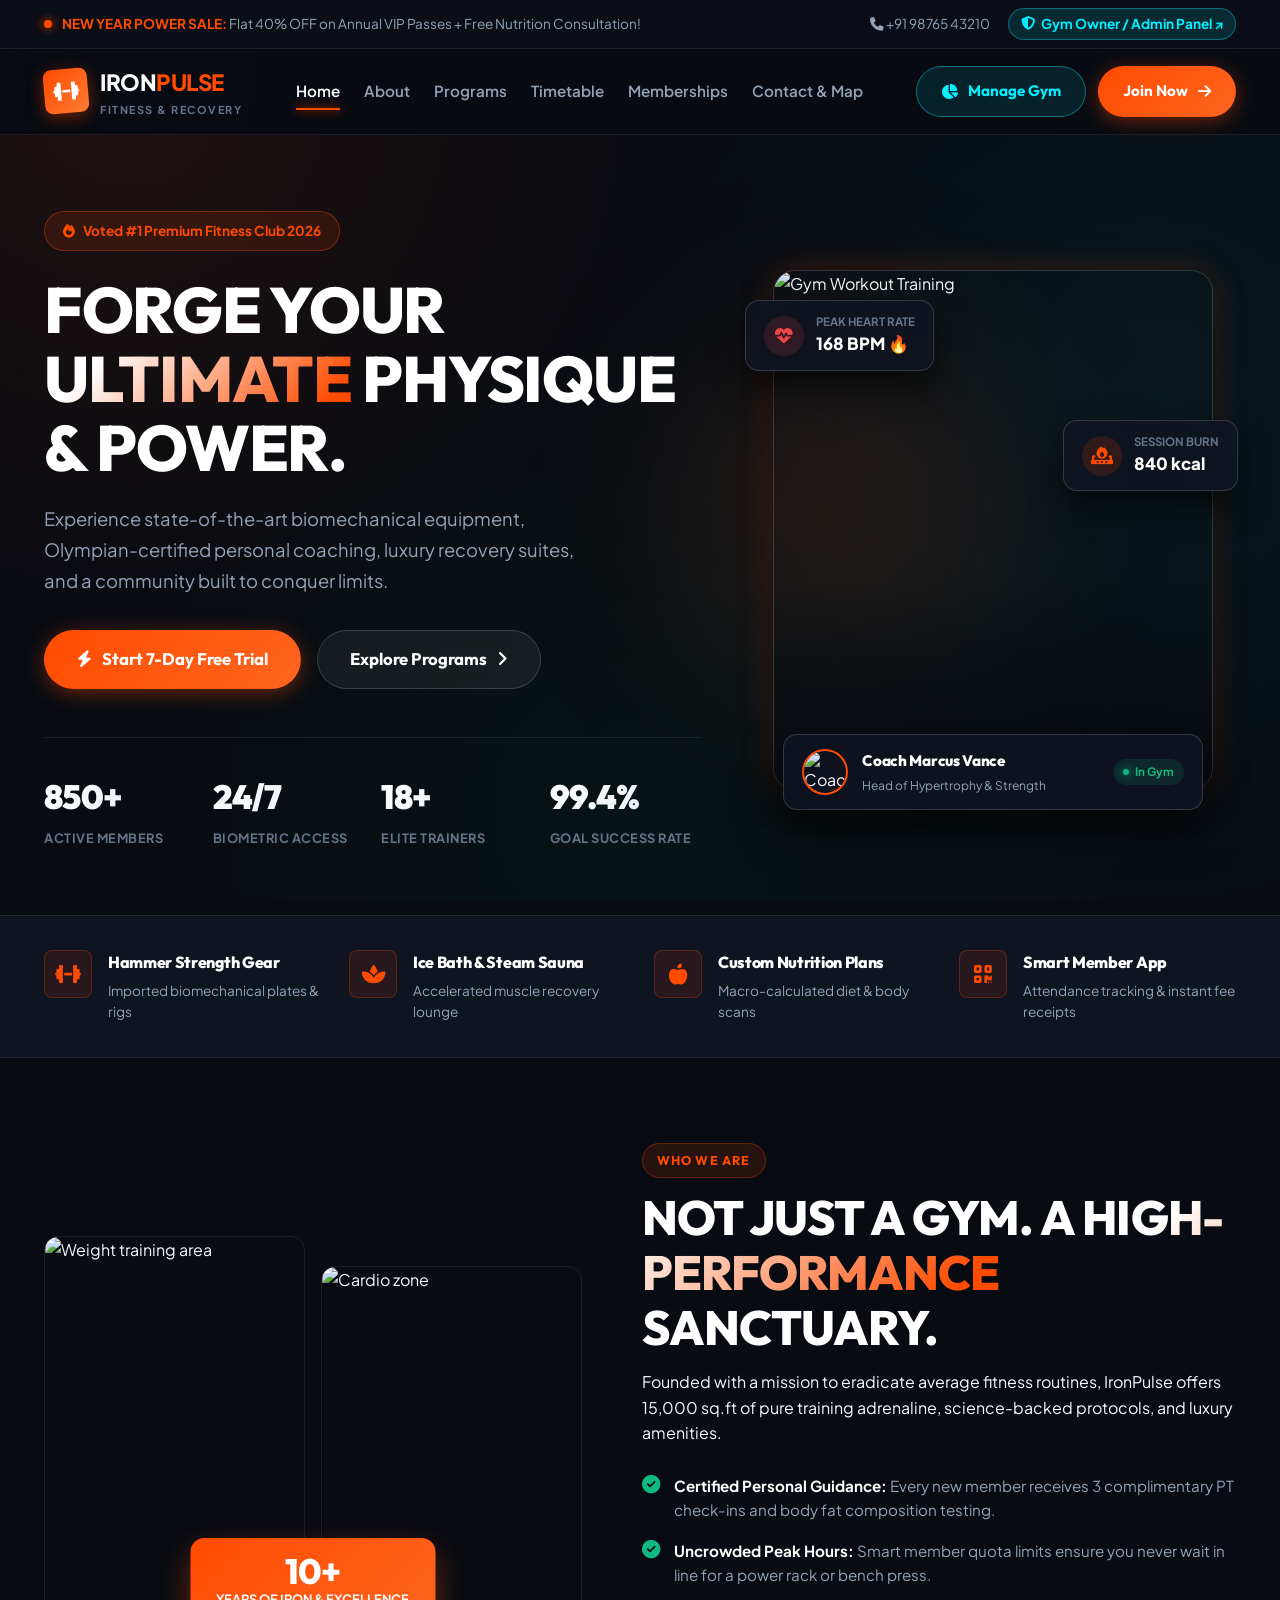
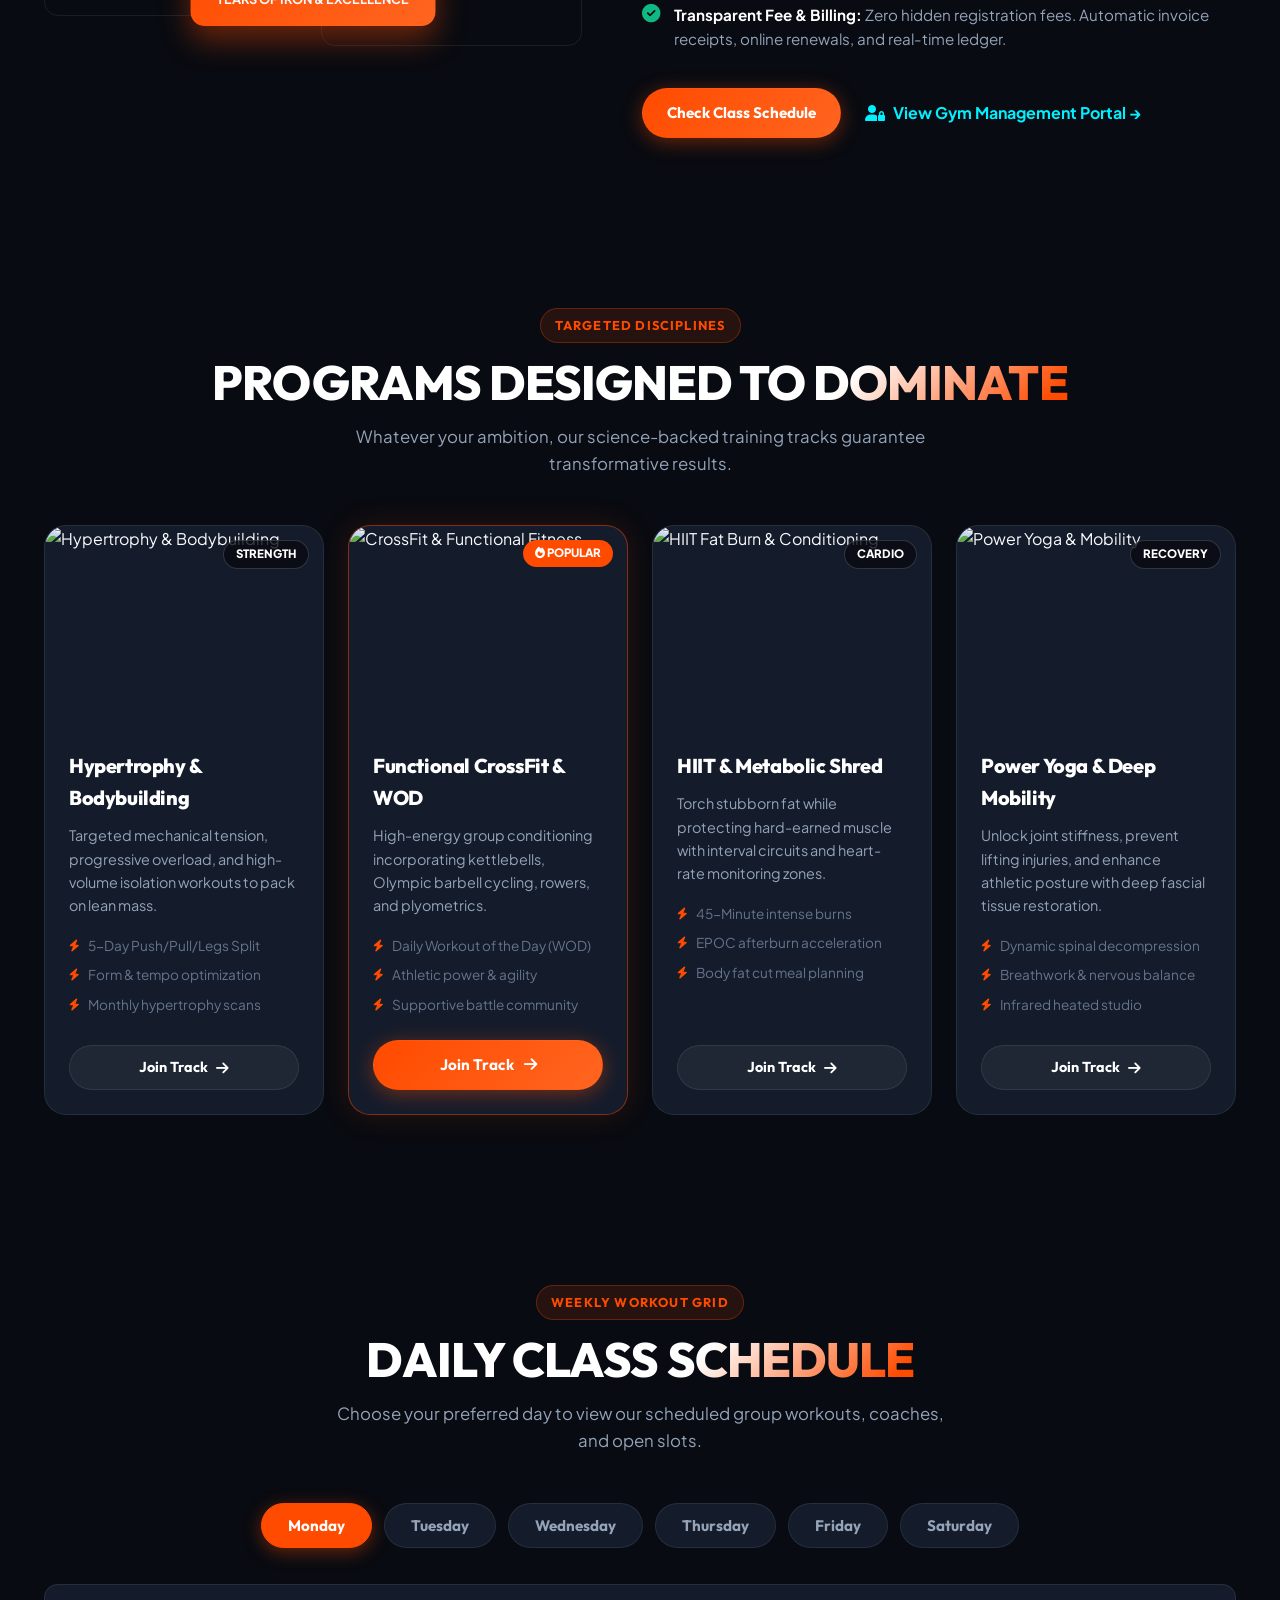
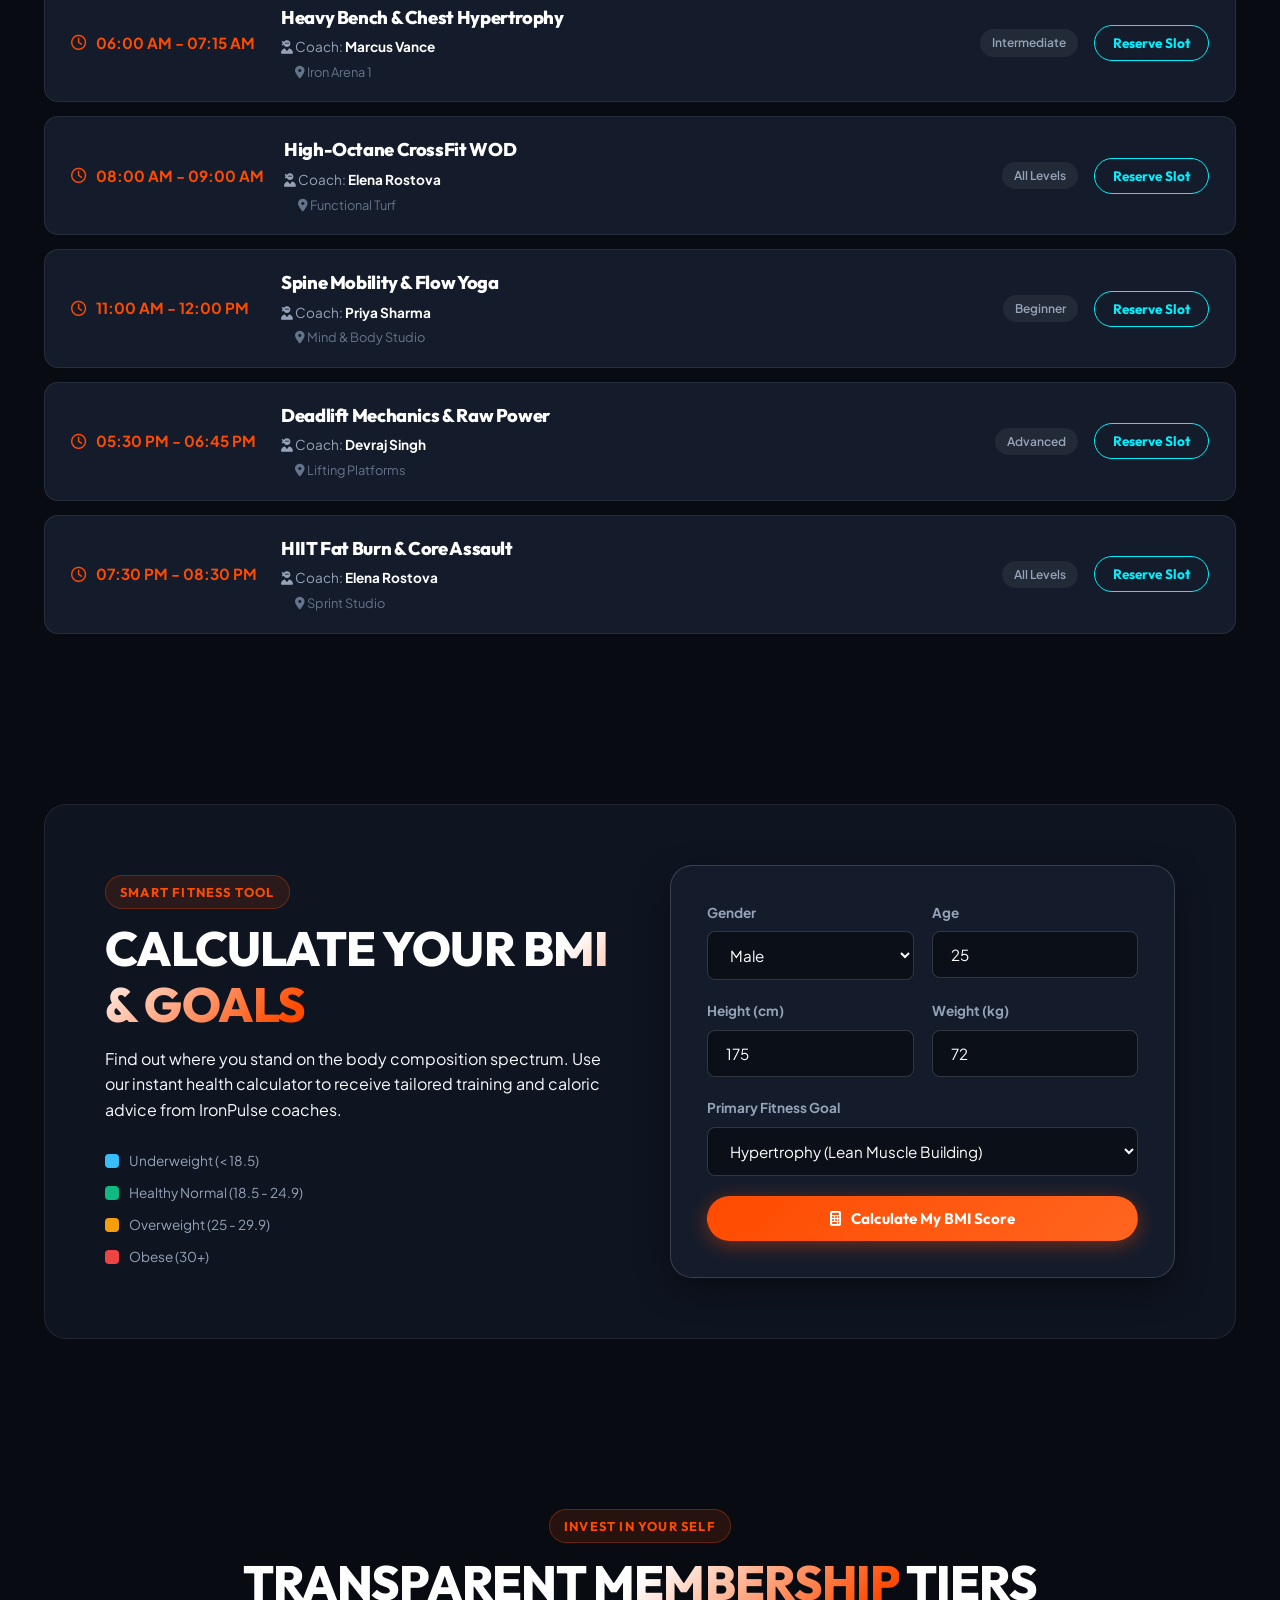
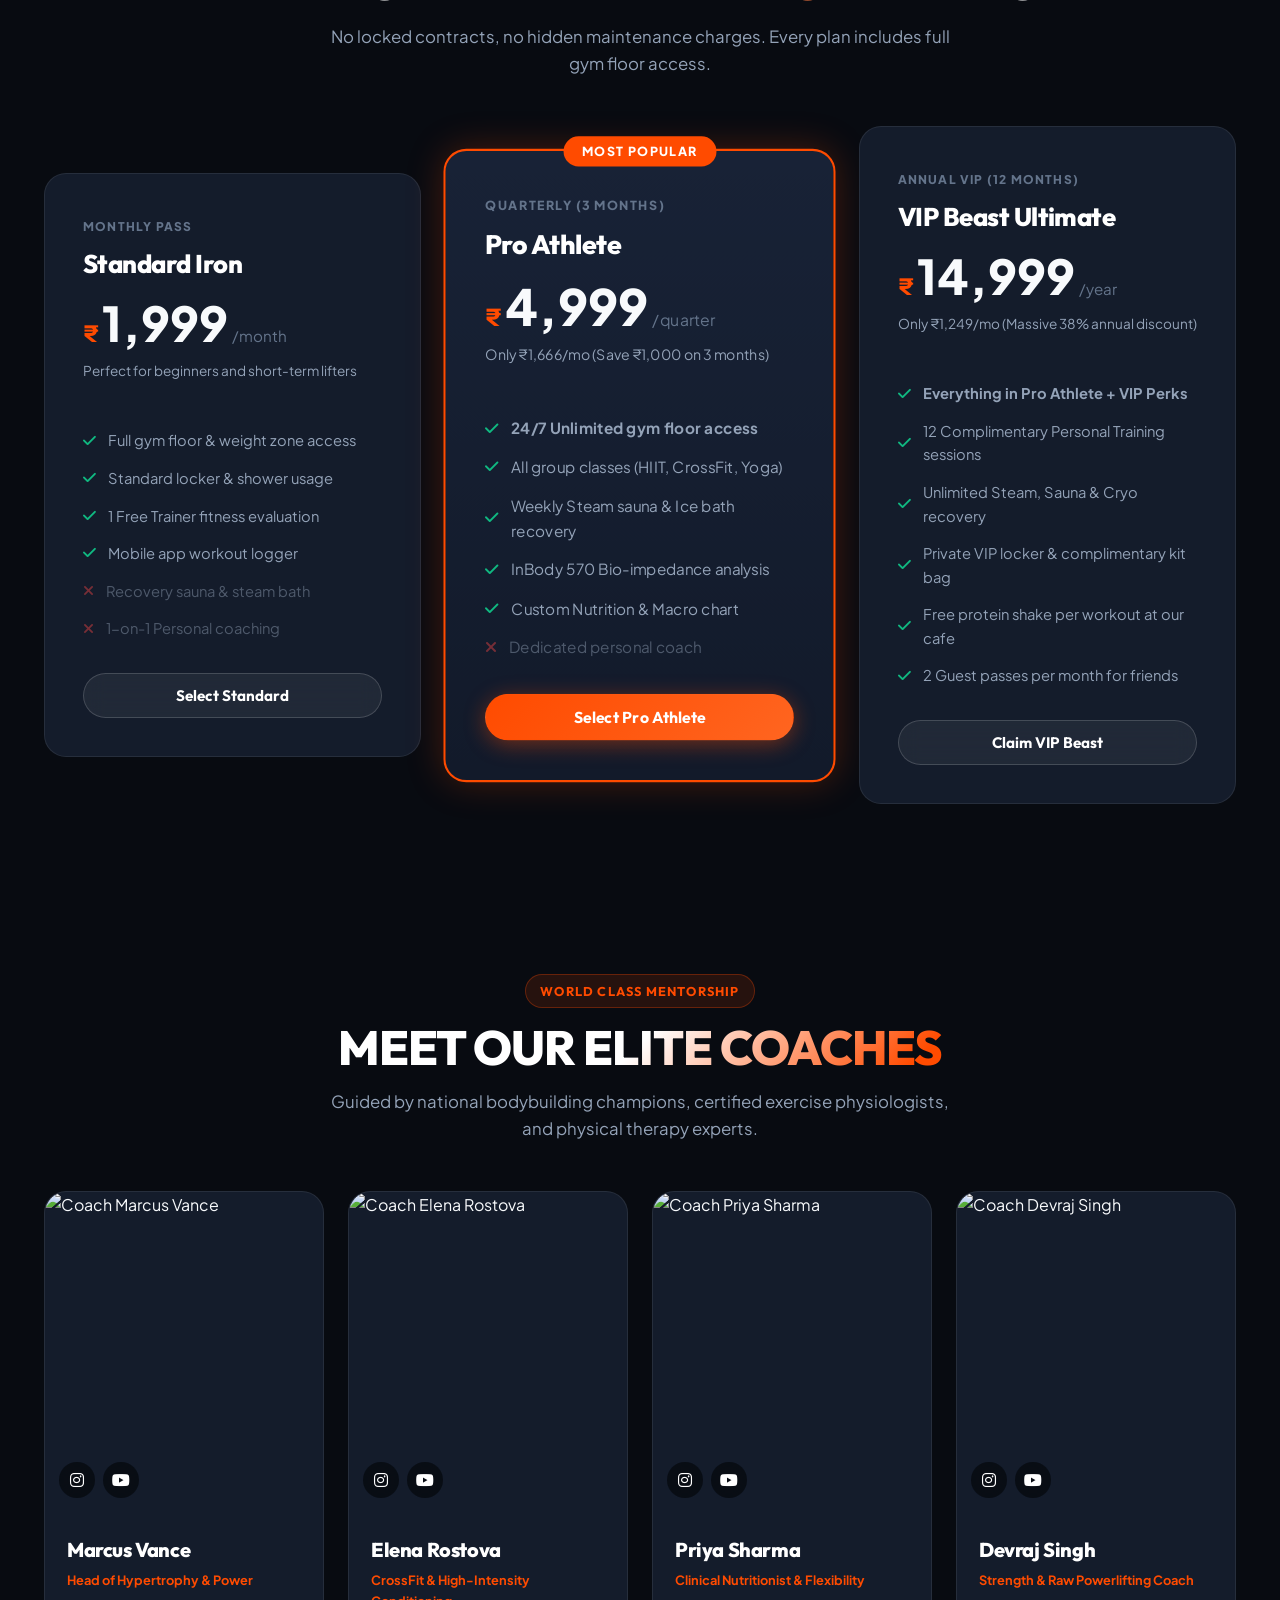
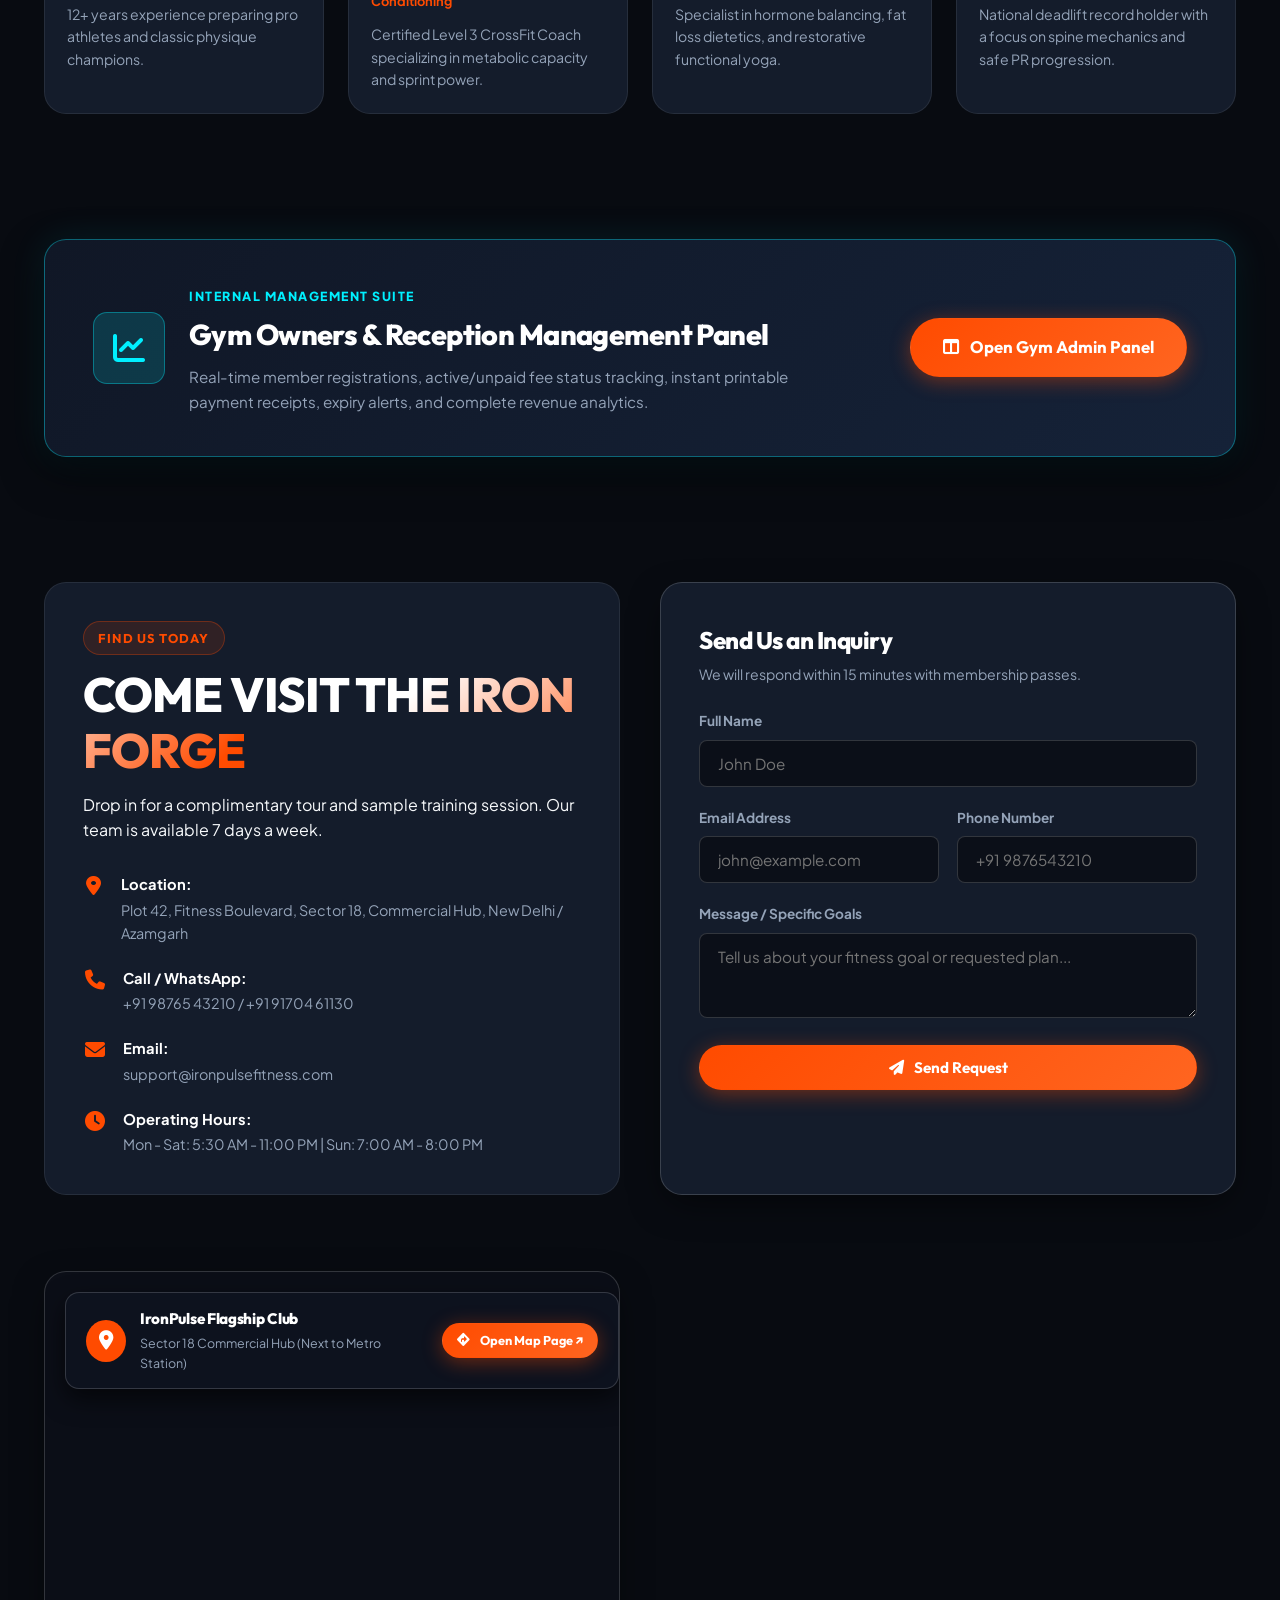
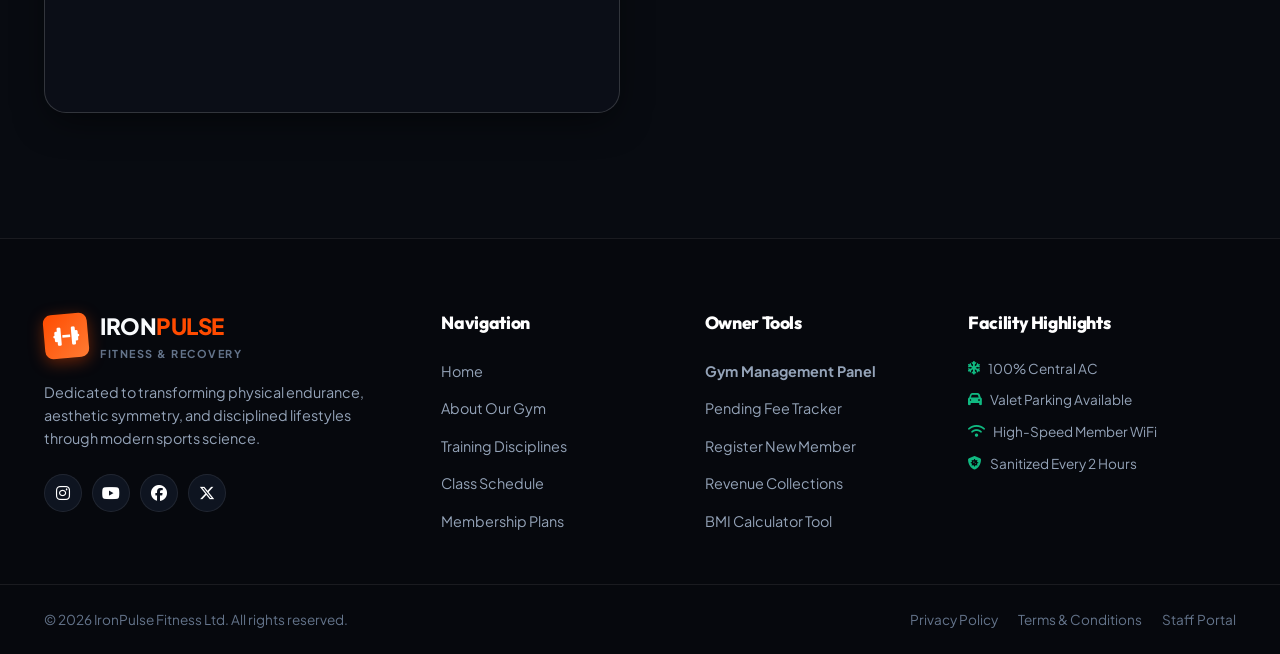
==== commit c3f43a6c: "Add multi-page structure (about, programs, schedule, pricing, contact with Google Map) and mobile-fr" ====
--- a/index.html
+++ b/index.html
@@ -47,14 +47,12 @@
       </a>
 
       <nav class="nav-links" id="navLinks">
-        <a href="#home" class="nav-item active">Home</a>
-        <a href="#about" class="nav-item">About</a>
-        <a href="#programs" class="nav-item">Programs</a>
-        <a href="#schedule" class="nav-item">Timetable</a>
-        <a href="#calculator" class="nav-item">BMI Tool</a>
-        <a href="#pricing" class="nav-item">Memberships</a>
-        <a href="#trainers" class="nav-item">Trainers</a>
-        <a href="#contact" class="nav-item">Contact</a>
+        <a href="index.html" class="nav-item active">Home</a>
+        <a href="about.html" class="nav-item">About</a>
+        <a href="programs.html" class="nav-item">Programs</a>
+        <a href="schedule.html" class="nav-item">Timetable</a>
+        <a href="pricing.html" class="nav-item">Memberships</a>
+        <a href="contact.html" class="nav-item">Contact & Map</a>
       </nav>
 
       <div class="nav-actions">
@@ -720,6 +718,30 @@
           </button>
         </form>
       </div>
+
+      <!-- Google Maps Embed Card -->
+      <div class="map-wrapper" style="margin-top: 36px;">
+        <iframe 
+          class="map-iframe"
+          title="IronPulse Fitness Google Map"
+          src="https://maps.google.com/maps?q=Sector+18+Commercial+Hub+Noida+Delhi+NCR&t=&z=15&ie=UTF8&iwloc=&output=embed"
+          loading="lazy" 
+          referrerpolicy="no-referrer-when-downgrade"
+          allowfullscreen>
+        </iframe>
+        <div class="map-overlay-badge">
+          <div class="map-badge-icon">
+            <i class="fa-solid fa-location-dot"></i>
+          </div>
+          <div>
+            <h4>IronPulse Flagship Club</h4>
+            <p>Sector 18 Commercial Hub (Next to Metro Station)</p>
+          </div>
+          <a href="contact.html" class="btn btn-primary-glow map-directions-btn">
+            <i class="fa-solid fa-diamond-turn-right"></i> Open Map Page ↗
+          </a>
+        </div>
+      </div>
     </div>
   </section>
 
@@ -836,6 +858,21 @@
     </div>
   </div>
 
+  <!-- Mobile Floating Bottom Bar for Quick Actions -->
+  <div class="mobile-bottom-bar">
+    <div class="mobile-bottom-inner">
+      <a href="tel:+919876543210" class="btn btn-secondary-neon mobile-bottom-btn">
+        <i class="fa-solid fa-phone"></i> Call Gym
+      </a>
+      <a href="contact.html" class="btn btn-outline-neon mobile-bottom-btn">
+        <i class="fa-solid fa-map-location-dot"></i> Google Map
+      </a>
+      <a href="pricing.html" class="btn btn-primary-glow mobile-bottom-btn">
+        <i class="fa-solid fa-bolt"></i> Join Now
+      </a>
+    </div>
+  </div>
+
   <!-- Toast Notification Container -->
   <div class="toast-container" id="toastContainer"></div>
 
--- a/css/style.css
+++ b/css/style.css
@@ -1,26 +1,26 @@
 /* ==========================================================================
-   IRONPULSE FITNESS & WELLNESS CLUB - DESIGN SYSTEM (style.css)
-   Ultra-Premium Modern Dark Fitness Experience
+   IRONPULSE FITNESS & WELLNESS CLUB - COMPLETE DESIGN SYSTEM (style.css)
+   Ultra-Premium Multi-Page Dark Fitness Experience & Mobile-First Optimization
    ========================================================================== */
 
-@import url('https://fonts.googleapis.com/css2?family=Outfit:wght@300;400;500;600;700;800;900&family=Plus+Jakarta+Sans:wght@300;400;500;600;700;800&display=swap');
+@import url('https://fonts.googleapis.com/css2?family=Outfit:wght@400;500;600;700;800;900&family=Plus+Jakarta+Sans:wght@300;400;500;600;700;800&display=swap');
 
 :root {
-  --bg-dark: #080A0F;
-  --bg-surface: #0E131C;
-  --bg-card: #141A26;
-  --bg-card-hover: #1A2333;
-  --bg-glass: rgba(14, 19, 28, 0.75);
+  --bg-dark: #080B11;
+  --bg-surface: #0E1420;
+  --bg-card: #141C2B;
+  --bg-card-hover: #1A2438;
+  --bg-glass: rgba(14, 20, 32, 0.88);
   
   --primary: #FF4B00;
-  --primary-hover: #FF6726;
-  --primary-glow: rgba(255, 75, 0, 0.35);
+  --primary-hover: #FF6520;
+  --primary-glow: rgba(255, 75, 0, 0.4);
   
   --secondary: #00F0FF;
-  --secondary-glow: rgba(0, 240, 255, 0.25);
+  --secondary-glow: rgba(0, 240, 255, 0.3);
   
   --lime: #10B981;
-  --lime-glow: rgba(16, 185, 129, 0.25);
+  --lime-glow: rgba(16, 185, 129, 0.3);
   
   --warning: #F59E0B;
   --danger: #EF4444;
@@ -30,15 +30,15 @@
   --text-dim: #64748B;
   
   --border: rgba(255, 255, 255, 0.08);
-  --border-light: rgba(255, 255, 255, 0.15);
-  --border-primary: rgba(255, 75, 0, 0.4);
+  --border-light: rgba(255, 255, 255, 0.16);
+  --border-primary: rgba(255, 75, 0, 0.45);
   
   --radius-sm: 8px;
   --radius-md: 14px;
-  --radius-lg: 20px;
+  --radius-lg: 22px;
   --radius-full: 9999px;
   
-  --shadow-card: 0 10px 30px -10px rgba(0, 0, 0, 0.5);
+  --shadow-card: 0 12px 36px -8px rgba(0, 0, 0, 0.6);
   --shadow-glow: 0 0 35px -5px var(--primary-glow);
   
   --transition: all 0.3s cubic-bezier(0.16, 1, 0.3, 1);
@@ -62,16 +62,17 @@
   line-height: 1.6;
   overflow-x: hidden;
   background-image: 
-    radial-gradient(circle at 15% 15%, rgba(255, 75, 0, 0.08) 0%, transparent 40%),
-    radial-gradient(circle at 85% 65%, rgba(0, 240, 255, 0.05) 0%, transparent 45%),
-    radial-gradient(circle at 50% 90%, rgba(16, 185, 129, 0.04) 0%, transparent 50%);
+    radial-gradient(circle at 10% 10%, rgba(255, 75, 0, 0.09) 0%, transparent 40%),
+    radial-gradient(circle at 90% 45%, rgba(0, 240, 255, 0.06) 0%, transparent 45%),
+    radial-gradient(circle at 50% 90%, rgba(16, 185, 129, 0.05) 0%, transparent 50%);
   background-attachment: fixed;
 }
 
-h1, h2, h3, h4, h5, h6, .brand-font {
+h1, h2, h3, h4, h5, h6 {
   font-family: 'Outfit', sans-serif;
   font-weight: 800;
   letter-spacing: -0.02em;
+  color: #FFFFFF;
 }
 
 a {
@@ -92,29 +93,225 @@
   padding: 0 24px;
 }
 
+/* Utilities */
+.gradient-text {
+  background: linear-gradient(135deg, #FFFFFF 20%, var(--primary) 90%);
+  -webkit-background-clip: text;
+  -webkit-text-fill-color: transparent;
+}
+
+.section-tag {
+  display: inline-block;
+  padding: 6px 14px;
+  border-radius: var(--radius-full);
+  background: rgba(255, 75, 0, 0.12);
+  color: var(--primary);
+  font-family: 'Outfit', sans-serif;
+  font-weight: 700;
+  font-size: 0.8rem;
+  letter-spacing: 1.2px;
+  text-transform: uppercase;
+  border: 1px solid rgba(255, 75, 0, 0.3);
+  margin-bottom: 12px;
+}
+
+.section-title {
+  font-size: clamp(2rem, 3.8vw, 3rem);
+  text-transform: uppercase;
+  margin-bottom: 14px;
+  line-height: 1.15;
+}
+
+.section-sub {
+  font-size: 1.05rem;
+  color: var(--text-muted);
+  max-width: 620px;
+  margin: 0 auto 48px;
+}
+
+.text-center {
+  text-align: center;
+}
+
+/* Buttons */
+.btn {
+  display: inline-flex;
+  align-items: center;
+  justify-content: center;
+  gap: 10px;
+  padding: 12px 24px;
+  border-radius: var(--radius-full);
+  font-family: 'Outfit', sans-serif;
+  font-weight: 700;
+  font-size: 0.95rem;
+  cursor: pointer;
+  transition: var(--transition);
+  border: 1px solid transparent;
+  white-space: nowrap;
+}
+
+.btn-lg {
+  padding: 15px 32px;
+  font-size: 1.05rem;
+}
+
+.btn-sm {
+  padding: 8px 18px;
+  font-size: 0.85rem;
+}
+
+.btn-block {
+  width: 100%;
+}
+
+.btn-primary-glow {
+  background: linear-gradient(135deg, var(--primary), #FF6520);
+  color: #FFFFFF;
+  box-shadow: 0 4px 20px var(--primary-glow);
+}
+
+.btn-primary-glow:hover {
+  background: linear-gradient(135deg, #FF6520, #FF3300);
+  transform: translateY(-2px);
+  box-shadow: 0 8px 28px rgba(255, 75, 0, 0.6);
+}
+
+.btn-secondary-neon {
+  background: rgba(0, 240, 255, 0.1);
+  color: var(--secondary);
+  border: 1px solid rgba(0, 240, 255, 0.4);
+}
+
+.btn-secondary-neon:hover {
+  background: var(--secondary);
+  color: #080B11;
+  box-shadow: 0 0 25px var(--secondary-glow);
+  transform: translateY(-2px);
+}
+
+.btn-glass {
+  background: rgba(255, 255, 255, 0.06);
+  color: #FFFFFF;
+  border: 1px solid var(--border-light);
+  backdrop-filter: blur(10px);
+}
+
+.btn-glass:hover {
+  background: rgba(255, 255, 255, 0.12);
+  border-color: #FFFFFF;
+  transform: translateY(-2px);
+}
+
+.btn-outline-neon {
+  background: transparent;
+  color: var(--secondary);
+  border: 1px solid var(--secondary);
+}
+
+.btn-outline-neon:hover {
+  background: var(--secondary);
+  color: #080B11;
+}
+
 /* ==========================================================================
-   HEADER & NAVBAR
+   TOP BAR
    ========================================================================== */
-.header {
-  position: fixed;
+.top-bar {
+  background: #0B0E16;
+  border-bottom: 1px solid var(--border);
+  padding: 8px 0;
+  font-size: 0.85rem;
+}
+
+.top-bar-content {
+  display: flex;
+  align-items: center;
+  justify-content: space-between;
+  flex-wrap: wrap;
+  gap: 12px;
+}
+
+.top-announcement {
+  display: flex;
+  align-items: center;
+  gap: 10px;
+  color: var(--text-muted);
+}
+
+.top-announcement strong {
+  color: var(--primary);
+}
+
+.pulse-dot {
+  width: 8px;
+  height: 8px;
+  background: var(--primary);
+  border-radius: 50%;
+  box-shadow: 0 0 10px var(--primary);
+  animation: pulse 1.8s infinite;
+}
+
+@keyframes pulse {
+  0% { transform: scale(0.9); opacity: 0.8; }
+  50% { transform: scale(1.4); opacity: 1; }
+  100% { transform: scale(0.9); opacity: 0.8; }
+}
+
+.top-actions {
+  display: flex;
+  align-items: center;
+  gap: 18px;
+}
+
+.top-link {
+  color: var(--text-muted);
+}
+
+.top-link:hover {
+  color: #FFFFFF;
+}
+
+.portal-badge {
+  background: rgba(0, 240, 255, 0.12);
+  color: var(--secondary);
+  padding: 4px 12px;
+  border-radius: var(--radius-full);
+  font-weight: 700;
+  border: 1px solid rgba(0, 240, 255, 0.35);
+  display: inline-flex;
+  align-items: center;
+  gap: 6px;
+}
+
+.portal-badge:hover {
+  background: var(--secondary);
+  color: #080B11;
+}
+
+/* ==========================================================================
+   NAVBAR (Multi-page Sticky)
+   ========================================================================== */
+.navbar {
+  position: sticky;
   top: 0;
   left: 0;
   width: 100%;
   z-index: 1000;
-  transition: var(--transition);
-  padding: 18px 0;
-}
-
-.header.scrolled {
-  background: var(--bg-glass);
+  background: rgba(8, 11, 17, 0.94);
   backdrop-filter: blur(16px);
   -webkit-backdrop-filter: blur(16px);
   border-bottom: 1px solid var(--border);
+  padding: 16px 0;
+  transition: var(--transition);
+}
+
+.navbar.scrolled {
   padding: 12px 0;
-  box-shadow: 0 10px 30px rgba(0, 0, 0, 0.4);
-}
-
-.nav-wrap {
+  background: rgba(8, 11, 17, 0.98);
+  box-shadow: 0 10px 30px rgba(0, 0, 0, 0.5);
+}
+
+.nav-container {
   display: flex;
   align-items: center;
   justify-content: space-between;
@@ -124,56 +321,69 @@
   display: flex;
   align-items: center;
   gap: 12px;
-  font-family: 'Outfit', sans-serif;
+}
+
+.logo-icon {
+  width: 44px;
+  height: 44px;
+  background: linear-gradient(135deg, var(--primary), #FF7B33);
+  border-radius: var(--radius-sm);
+  display: flex;
+  align-items: center;
+  justify-content: center;
+  font-size: 1.3rem;
+  color: #FFFFFF;
+  box-shadow: 0 4px 16px var(--primary-glow);
+  transform: rotate(-5deg);
+  transition: var(--transition);
+}
+
+.brand-logo:hover .logo-icon {
+  transform: rotate(0deg) scale(1.08);
+}
+
+.logo-text {
+  display: flex;
+  flex-direction: column;
+}
+
+.brand-name {
+  font-size: 1.4rem;
   font-weight: 900;
-  font-size: 1.5rem;
-  text-transform: uppercase;
   letter-spacing: -0.5px;
 }
 
-.brand-icon {
-  width: 42px;
-  height: 42px;
-  background: linear-gradient(135deg, var(--primary), #FF8533);
-  border-radius: var(--radius-sm);
-  display: flex;
-  align-items: center;
-  justify-content: center;
-  color: #fff;
-  box-shadow: 0 4px 15px var(--primary-glow);
-  transform: rotate(-4deg);
-  transition: var(--transition);
-}
-
-.brand-logo:hover .brand-icon {
-  transform: rotate(0deg) scale(1.05);
-}
-
-.brand-text span {
+.brand-name span {
   color: var(--primary);
 }
 
+.brand-sub {
+  font-size: 0.68rem;
+  letter-spacing: 1.5px;
+  color: var(--text-dim);
+  font-weight: 700;
+}
+
 .nav-links {
   display: flex;
   align-items: center;
-  gap: 32px;
-  list-style: none;
-}
-
-.nav-link {
+  gap: 24px;
+}
+
+.nav-item {
+  color: var(--text-muted);
+  font-weight: 600;
   font-size: 0.95rem;
-  font-weight: 600;
-  color: var(--text-muted);
   position: relative;
   padding: 6px 0;
 }
 
-.nav-link:hover,
-.nav-link.active {
-  color: #fff;
-}
-
-.nav-link::after {
+.nav-item:hover,
+.nav-item.active {
+  color: #FFFFFF;
+}
+
+.nav-item::after {
   content: '';
   position: absolute;
   bottom: 0;
@@ -185,155 +395,170 @@
   box-shadow: 0 0 10px var(--primary);
 }
 
-.nav-link:hover::after,
-.nav-link.active::after {
+.nav-item:hover::after,
+.nav-item.active::after {
   width: 100%;
 }
 
 .nav-actions {
   display: flex;
   align-items: center;
-  gap: 14px;
-}
-
-/* ==========================================================================
-   BUTTONS & BADGES
-   ========================================================================== */
-.btn {
-  display: inline-flex;
-  align-items: center;
-  justify-content: center;
-  gap: 10px;
-  padding: 12px 24px;
-  border-radius: var(--radius-full);
-  font-family: 'Outfit', sans-serif;
-  font-weight: 700;
-  font-size: 0.92rem;
+  gap: 12px;
+}
+
+.mobile-toggle {
+  display: none;
+  background: rgba(255, 255, 255, 0.05);
+  border: 1px solid var(--border-light);
+  color: #FFFFFF;
+  font-size: 1.25rem;
+  padding: 8px 14px;
+  border-radius: var(--radius-sm);
   cursor: pointer;
   transition: var(--transition);
-  border: 1px solid transparent;
-  white-space: nowrap;
-}
-
-.btn-primary {
-  background: linear-gradient(135deg, var(--primary), #E03E00);
-  color: #FFFFFF;
-  box-shadow: 0 4px 20px var(--primary-glow);
-}
-
-.btn-primary:hover {
-  background: linear-gradient(135deg, #FF6726, var(--primary));
-  transform: translateY(-2px);
-  box-shadow: 0 6px 28px rgba(255, 75, 0, 0.55);
-}
-
-.btn-outline {
-  background: transparent;
-  border-color: var(--border-light);
-  color: #fff;
-}
-
-.btn-outline:hover {
-  background: rgba(255, 255, 255, 0.05);
+}
+
+.mobile-toggle:hover {
+  background: var(--primary);
   border-color: var(--primary);
+}
+
+/* ==========================================================================
+   PAGE HERO BANNER (For Subpages: About, Programs, Schedule, Pricing, Contact)
+   ========================================================================== */
+.page-hero-banner {
+  position: relative;
+  padding: 70px 0 60px;
+  background: linear-gradient(180deg, rgba(14, 20, 32, 0.95) 0%, rgba(8, 11, 17, 1) 100%);
+  border-bottom: 1px solid var(--border);
+  overflow: hidden;
+  text-align: center;
+}
+
+.page-hero-banner::before {
+  content: '';
+  position: absolute;
+  top: -40%;
+  left: 50%;
+  transform: translateX(-50%);
+  width: 600px;
+  height: 350px;
+  background: radial-gradient(circle, rgba(255, 75, 0, 0.2) 0%, transparent 70%);
+  filter: blur(60px);
+  pointer-events: none;
+}
+
+.page-hero-title {
+  font-size: clamp(2.4rem, 4.5vw, 3.8rem);
+  text-transform: uppercase;
+  margin-bottom: 12px;
+  position: relative;
+  z-index: 2;
+}
+
+.page-hero-lead {
+  font-size: 1.1rem;
+  color: var(--text-muted);
+  max-width: 650px;
+  margin: 0 auto 20px;
+  position: relative;
+  z-index: 2;
+}
+
+.breadcrumb-nav {
+  display: inline-flex;
+  align-items: center;
+  gap: 10px;
+  background: var(--bg-card);
+  padding: 6px 18px;
+  border-radius: var(--radius-full);
+  border: 1px solid var(--border);
+  font-size: 0.85rem;
+  color: var(--text-dim);
+  position: relative;
+  z-index: 2;
+}
+
+.breadcrumb-nav a {
+  color: var(--text-muted);
+}
+
+.breadcrumb-nav a:hover {
   color: var(--primary);
-  transform: translateY(-2px);
-}
-
-.btn-admin {
-  background: rgba(0, 240, 255, 0.1);
-  border: 1px solid rgba(0, 240, 255, 0.35);
-  color: var(--secondary);
-}
-
-.btn-admin:hover {
-  background: var(--secondary);
-  color: #080A0F;
-  box-shadow: 0 0 20px var(--secondary-glow);
-  transform: translateY(-2px);
-}
-
-.badge {
+}
+
+.breadcrumb-nav span {
+  color: var(--primary);
+  font-weight: 700;
+}
+
+/* ==========================================================================
+   HOME HERO SECTION
+   ========================================================================== */
+.hero-section {
+  position: relative;
+  min-height: calc(100vh - 120px);
+  display: flex;
+  align-items: center;
+  padding: 70px 0 60px;
+  overflow: hidden;
+}
+
+.hero-ambient-glow {
+  position: absolute;
+  top: 15%;
+  right: 15%;
+  width: 500px;
+  height: 500px;
+  background: radial-gradient(circle, rgba(255, 75, 0, 0.15) 0%, transparent 70%);
+  filter: blur(80px);
+  z-index: 1;
+  pointer-events: none;
+}
+
+.hero-container {
+  display: grid;
+  grid-template-columns: 1.15fr 0.85fr;
+  align-items: center;
+  gap: 50px;
+  position: relative;
+  z-index: 2;
+}
+
+.hero-content {
+  position: relative;
+}
+
+.hero-badge {
   display: inline-flex;
   align-items: center;
-  gap: 6px;
-  padding: 6px 14px;
+  gap: 8px;
+  padding: 8px 18px;
   border-radius: var(--radius-full);
-  font-size: 0.78rem;
-  font-weight: 700;
-  text-transform: uppercase;
-  letter-spacing: 0.8px;
-}
-
-.badge-glow {
   background: rgba(255, 75, 0, 0.12);
   color: var(--primary);
-  border: 1px solid rgba(255, 75, 0, 0.3);
-}
-
-.badge-cyan {
-  background: rgba(0, 240, 255, 0.12);
-  color: var(--secondary);
-  border: 1px solid rgba(0, 240, 255, 0.3);
-}
-
-.badge-lime {
-  background: rgba(16, 185, 129, 0.12);
-  color: var(--lime);
-  border: 1px solid rgba(16, 185, 129, 0.3);
-}
-
-/* ==========================================================================
-   HERO SECTION
-   ========================================================================== */
-.hero {
-  position: relative;
-  min-height: 100vh;
-  display: flex;
-  align-items: center;
-  padding: 130px 0 80px;
-  overflow: hidden;
-}
-
-.hero-grid {
-  display: grid;
-  grid-template-columns: 1.15fr 0.85fr;
-  align-items: center;
-  gap: 40px;
-}
-
-.hero-content {
-  position: relative;
-  z-index: 2;
+  font-weight: 700;
+  font-size: 0.85rem;
+  border: 1px solid rgba(255, 75, 0, 0.35);
+  margin-bottom: 24px;
 }
 
 .hero-title {
-  font-size: clamp(2.8rem, 5.2vw, 4.4rem);
-  line-height: 1.05;
-  margin: 18px 0 22px;
+  font-size: clamp(2.6rem, 5vw, 4.3rem);
+  line-height: 1.08;
   text-transform: uppercase;
-}
-
-.hero-title .text-gradient {
-  background: linear-gradient(135deg, #FFFFFF 40%, var(--primary) 100%);
-  -webkit-background-clip: text;
-  -webkit-text-fill-color: transparent;
-}
-
-.hero-title .text-outline {
-  -webkit-text-stroke: 1.5px rgba(255, 255, 255, 0.4);
-  color: transparent;
+  margin-bottom: 20px;
 }
 
 .hero-description {
-  font-size: 1.1rem;
-  color: var(--text-muted);
+  font-size: 1.15rem;
+  color: var(--text-muted);
+  line-height: 1.7;
   max-width: 540px;
-  margin-bottom: 36px;
-  line-height: 1.7;
-}
-
-.hero-cta {
+  margin-bottom: 34px;
+}
+
+.hero-buttons {
   display: flex;
   align-items: center;
   gap: 16px;
@@ -341,91 +566,104 @@
   margin-bottom: 48px;
 }
 
-.hero-stats {
+.hero-stats-grid {
   display: grid;
-  grid-template-columns: repeat(3, 1fr);
-  gap: 24px;
+  grid-template-columns: repeat(4, 1fr);
+  gap: 18px;
   padding-top: 32px;
   border-top: 1px solid var(--border);
 }
 
-.stat-item h3 {
-  font-size: 2.2rem;
-  color: #fff;
+.hero-stat-card {
+  text-align: left;
+}
+
+.stat-num {
+  font-size: 2.1rem;
+  font-weight: 900;
+  color: #FFFFFF;
   margin-bottom: 4px;
-  display: flex;
-  align-items: baseline;
-  gap: 2px;
-}
-
-.stat-item h3 span {
-  color: var(--primary);
-  font-size: 1.6rem;
-}
-
-.stat-item p {
-  font-size: 0.82rem;
+  background: linear-gradient(135deg, #FFFFFF, #E2E8F0);
+  -webkit-background-clip: text;
+  -webkit-text-fill-color: transparent;
+}
+
+.stat-label {
+  font-size: 0.8rem;
   color: var(--text-dim);
-  font-weight: 600;
+  font-weight: 700;
   text-transform: uppercase;
   letter-spacing: 0.5px;
 }
 
-/* Hero Visual Box */
+/* Hero Visual & Floating Badges */
 .hero-visual {
   position: relative;
   display: flex;
   justify-content: center;
-  align-items: center;
-}
-
-.hero-image-wrap {
+}
+
+.hero-card-stack {
   position: relative;
   width: 100%;
-  max-width: 460px;
-  height: 560px;
+  max-width: 440px;
+}
+
+.hero-main-card {
+  position: relative;
+  border-radius: var(--radius-lg);
+  overflow: visible;
+}
+
+.hero-image-box {
+  position: relative;
+  width: 100%;
+  height: 520px;
   border-radius: var(--radius-lg);
   overflow: hidden;
   border: 1px solid var(--border-light);
-  box-shadow: 0 25px 60px rgba(0, 0, 0, 0.8), var(--shadow-glow);
-}
-
-.hero-image-wrap img {
+  box-shadow: var(--shadow-card), 0 0 35px rgba(255, 75, 0, 0.2);
+}
+
+.hero-img {
   width: 100%;
   height: 100%;
   object-fit: cover;
-  transform: scale(1.02);
-  transition: transform 0.6s ease;
-}
-
-.hero-image-wrap:hover img {
-  transform: scale(1.06);
-}
-
-.hero-float-card {
+}
+
+.img-gradient-scrim {
+  position: absolute;
+  bottom: 0;
+  left: 0;
+  width: 100%;
+  height: 40%;
+  background: linear-gradient(to top, rgba(8, 11, 17, 0.95), transparent);
+}
+
+.floating-badge {
   position: absolute;
   background: var(--bg-glass);
   backdrop-filter: blur(14px);
   -webkit-backdrop-filter: blur(14px);
   border: 1px solid var(--border-light);
-  padding: 14px 18px;
   border-radius: var(--radius-md);
-  box-shadow: 0 20px 40px rgba(0, 0, 0, 0.6);
-  z-index: 3;
+  padding: 12px 18px;
+  display: flex;
+  align-items: center;
+  gap: 12px;
+  box-shadow: 0 16px 32px rgba(0, 0, 0, 0.6);
+  z-index: 5;
   animation: float 4s ease-in-out infinite;
 }
 
-.hero-card-left {
-  bottom: 40px;
-  left: -20px;
-  display: flex;
-  align-items: center;
-  gap: 14px;
-}
-
-.hero-card-right {
-  top: 40px;
-  right: -20px;
+.badge-heart {
+  top: 30px;
+  left: -28px;
+}
+
+.badge-calories {
+  top: 150px;
+  right: -25px;
   animation-delay: -2s;
 }
 
@@ -434,355 +672,834 @@
   50% { transform: translateY(-10px); }
 }
 
+.floating-badge .icon-wrap {
+  width: 40px;
+  height: 40px;
+  border-radius: 50%;
+  display: flex;
+  align-items: center;
+  justify-content: center;
+  font-size: 1.1rem;
+}
+
+.badge-heart .icon-wrap {
+  background: rgba(239, 68, 68, 0.15);
+  color: var(--danger);
+}
+
+.badge-calories .icon-wrap {
+  background: rgba(255, 75, 0, 0.15);
+  color: var(--primary);
+}
+
+.badge-title {
+  display: block;
+  font-size: 0.72rem;
+  color: var(--text-dim);
+  text-transform: uppercase;
+  font-weight: 700;
+}
+
+.badge-val {
+  display: block;
+  font-size: 1.05rem;
+  font-weight: 800;
+  color: #FFFFFF;
+}
+
+.floating-card-coach {
+  position: absolute;
+  bottom: -20px;
+  left: 10px;
+  right: 10px;
+  background: var(--bg-glass);
+  backdrop-filter: blur(16px);
+  border: 1px solid var(--border-light);
+  border-radius: var(--radius-md);
+  padding: 14px 18px;
+  display: flex;
+  align-items: center;
+  gap: 14px;
+  box-shadow: 0 20px 40px rgba(0, 0, 0, 0.7);
+  z-index: 5;
+}
+
+.coach-avatar {
+  width: 46px;
+  height: 46px;
+  border-radius: 50%;
+  object-fit: cover;
+  border: 2px solid var(--primary);
+}
+
+.coach-name {
+  font-size: 0.95rem;
+  color: #FFFFFF;
+  margin-bottom: 2px;
+}
+
+.coach-role {
+  font-size: 0.75rem;
+  color: var(--text-muted);
+}
+
+.status-live-pill {
+  margin-left: auto;
+  font-size: 0.72rem;
+  font-weight: 700;
+  color: var(--lime);
+  background: rgba(16, 185, 129, 0.12);
+  padding: 4px 10px;
+  border-radius: var(--radius-full);
+  display: flex;
+  align-items: center;
+  gap: 6px;
+}
+
+.live-dot {
+  width: 6px;
+  height: 6px;
+  background: var(--lime);
+  border-radius: 50%;
+  box-shadow: 0 0 8px var(--lime);
+}
+
 /* ==========================================================================
-   SECTION COMMON STYLES
+   FEATURES BAR
+   ========================================================================== */
+.features-bar {
+  background: var(--bg-surface);
+  border-top: 1px solid var(--border);
+  border-bottom: 1px solid var(--border);
+  padding: 34px 0;
+}
+
+.features-grid {
+  display: grid;
+  grid-template-columns: repeat(4, 1fr);
+  gap: 28px;
+}
+
+.feature-item {
+  display: flex;
+  align-items: flex-start;
+  gap: 16px;
+}
+
+.feature-icon {
+  width: 48px;
+  height: 48px;
+  border-radius: var(--radius-sm);
+  background: rgba(255, 75, 0, 0.1);
+  color: var(--primary);
+  display: flex;
+  align-items: center;
+  justify-content: center;
+  font-size: 1.3rem;
+  flex-shrink: 0;
+  border: 1px solid rgba(255, 75, 0, 0.25);
+}
+
+.feature-item h4 {
+  font-size: 1rem;
+  margin-bottom: 4px;
+}
+
+.feature-item p {
+  font-size: 0.85rem;
+  color: var(--text-muted);
+}
+
+/* ==========================================================================
+   SECTIONS GENERAL
    ========================================================================== */
 .section {
-  padding: 100px 0;
+  padding: 85px 0;
   position: relative;
 }
 
-.section-header {
-  text-align: center;
-  max-width: 680px;
-  margin: 0 auto 50px;
-}
-
-.section-title {
-  font-size: clamp(2rem, 3.8vw, 3rem);
-  text-transform: uppercase;
-  margin: 12px 0 16px;
-}
-
-.section-desc {
-  color: var(--text-muted);
-  font-size: 1.05rem;
-}
-
-/* ==========================================================================
-   PROGRAMS / SERVICES GRID
-   ========================================================================== */
-.programs-grid {
+/* About Section */
+.about-container {
   display: grid;
-  grid-template-columns: repeat(auto-fit, minmax(280px, 1fr));
-  gap: 24px;
-}
-
-.program-card {
-  background: var(--bg-surface);
-  border: 1px solid var(--border);
+  grid-template-columns: 0.95fr 1.05fr;
+  align-items: center;
+  gap: 60px;
+}
+
+.about-gallery {
+  position: relative;
+  display: grid;
+  grid-template-columns: 1fr 1fr;
+  gap: 16px;
+}
+
+.about-img-box {
   border-radius: var(--radius-md);
   overflow: hidden;
-  transition: var(--transition);
-  display: flex;
-  flex-direction: column;
-}
-
-.program-card:hover {
-  transform: translateY(-8px);
-  border-color: var(--border-primary);
-  box-shadow: 0 20px 40px -15px rgba(255, 75, 0, 0.35);
-}
-
-.program-thumb {
-  height: 210px;
-  position: relative;
-  overflow: hidden;
-}
-
-.program-thumb img {
+  border: 1px solid var(--border);
+}
+
+.about-img-box img {
   width: 100%;
   height: 100%;
   object-fit: cover;
   transition: transform 0.5s ease;
 }
 
-.program-card:hover .program-thumb img {
-  transform: scale(1.1);
+.about-img-box:hover img {
+  transform: scale(1.05);
+}
+
+.img-tall {
+  height: 380px;
+}
+
+.img-wide {
+  height: 380px;
+  margin-top: 30px;
+}
+
+.experience-badge {
+  position: absolute;
+  bottom: 20px;
+  left: 50%;
+  transform: translateX(-50%);
+  background: linear-gradient(135deg, var(--primary), #FF6520);
+  padding: 16px 26px;
+  border-radius: var(--radius-md);
+  text-align: center;
+  box-shadow: 0 14px 30px var(--primary-glow);
+  z-index: 4;
+}
+
+.experience-badge h3 {
+  font-size: 2.2rem;
+  line-height: 1;
+}
+
+.experience-badge p {
+  font-size: 0.8rem;
+  font-weight: 700;
+  text-transform: uppercase;
+}
+
+.about-checklist {
+  margin: 28px 0 36px;
+  display: flex;
+  flex-direction: column;
+  gap: 16px;
+}
+
+.check-item {
+  display: flex;
+  align-items: flex-start;
+  gap: 14px;
+  font-size: 0.95rem;
+  color: var(--text-muted);
+}
+
+.check-item i {
+  color: var(--lime);
+  font-size: 1.15rem;
+  margin-top: 2px;
+}
+
+.check-item strong {
+  color: #FFFFFF;
+}
+
+.about-action-row {
+  display: flex;
+  align-items: center;
+  gap: 24px;
+}
+
+.link-admin-jump {
+  color: var(--secondary);
+  font-weight: 700;
+  display: inline-flex;
+  align-items: center;
+  gap: 8px;
+}
+
+.link-admin-jump:hover {
+  text-decoration: underline;
+}
+
+/* ==========================================================================
+   PROGRAMS
+   ========================================================================== */
+.programs-grid {
+  display: grid;
+  grid-template-columns: repeat(4, 1fr);
+  gap: 24px;
+}
+
+.program-card {
+  background: var(--bg-card);
+  border-radius: var(--radius-lg);
+  overflow: hidden;
+  border: 1px solid var(--border);
+  transition: var(--transition);
+  display: flex;
+  flex-direction: column;
+}
+
+.program-card:hover {
+  transform: translateY(-8px);
+  border-color: var(--border-light);
+  box-shadow: var(--shadow-card);
+}
+
+.featured-program {
+  border-color: var(--border-primary);
+  box-shadow: 0 0 30px rgba(255, 75, 0, 0.15);
+}
+
+.program-img-wrap {
+  position: relative;
+  height: 200px;
+  overflow: hidden;
+}
+
+.program-img-wrap img {
+  width: 100%;
+  height: 100%;
+  object-fit: cover;
+  transition: transform 0.6s ease;
+}
+
+.program-card:hover .program-img-wrap img {
+  transform: scale(1.08);
+}
+
+.program-badge {
+  position: absolute;
+  top: 14px;
+  right: 14px;
+  padding: 4px 12px;
+  border-radius: var(--radius-full);
+  background: rgba(8, 11, 17, 0.8);
+  font-size: 0.72rem;
+  font-weight: 800;
+  color: #FFFFFF;
+  border: 1px solid var(--border-light);
+}
+
+.badge-hot {
+  background: var(--primary);
+  border: none;
 }
 
 .program-body {
   padding: 24px;
-  flex: 1;
   display: flex;
   flex-direction: column;
-}
-
-.program-title {
-  font-size: 1.35rem;
+  flex-grow: 1;
+}
+
+.program-body h3 {
+  font-size: 1.25rem;
   margin-bottom: 10px;
-  color: #fff;
-}
-
-.program-desc {
+}
+
+.program-body p {
   font-size: 0.9rem;
   color: var(--text-muted);
-  margin-bottom: 20px;
-  flex: 1;
-}
-
-.program-meta {
-  display: flex;
-  align-items: center;
-  justify-content: space-between;
-  padding-top: 14px;
-  border-top: 1px solid var(--border);
+  line-height: 1.6;
+  margin-bottom: 18px;
+}
+
+.program-bullets {
+  list-style: none;
+  margin-bottom: 24px;
+  display: flex;
+  flex-direction: column;
+  gap: 8px;
+}
+
+.program-bullets li {
   font-size: 0.85rem;
   color: var(--text-dim);
+  display: flex;
+  align-items: center;
+  gap: 8px;
+}
+
+.program-bullets li i {
+  color: var(--primary);
+  font-size: 0.75rem;
+}
+
+.btn-program {
+  margin-top: auto;
+  background: rgba(255, 255, 255, 0.05);
+  color: #FFFFFF;
+  padding: 10px 18px;
+  border-radius: var(--radius-full);
+  font-weight: 700;
+  font-size: 0.9rem;
+  display: flex;
+  align-items: center;
+  justify-content: center;
+  gap: 8px;
+  border: 1px solid var(--border);
+}
+
+.btn-program:hover {
+  background: var(--primary);
+  border-color: var(--primary);
 }
 
 /* ==========================================================================
-   MEMBERSHIP PRICING SECTION
+   SCHEDULE TIMETABLE
+   ========================================================================== */
+.schedule-tabs {
+  display: flex;
+  align-items: center;
+  justify-content: center;
+  gap: 12px;
+  flex-wrap: wrap;
+  margin-bottom: 36px;
+}
+
+.tab-btn {
+  background: var(--bg-card);
+  border: 1px solid var(--border);
+  color: var(--text-muted);
+  padding: 12px 26px;
+  border-radius: var(--radius-full);
+  font-family: 'Outfit', sans-serif;
+  font-weight: 700;
+  font-size: 0.95rem;
+  cursor: pointer;
+  transition: var(--transition);
+}
+
+.tab-btn:hover {
+  color: #FFFFFF;
+  border-color: var(--border-light);
+}
+
+.tab-btn.active {
+  background: var(--primary);
+  color: #FFFFFF;
+  border-color: var(--primary);
+  box-shadow: 0 4px 18px var(--primary-glow);
+}
+
+.schedule-grid {
+  display: flex;
+  flex-direction: column;
+  gap: 14px;
+}
+
+.schedule-card {
+  background: var(--bg-card);
+  border: 1px solid var(--border);
+  border-radius: var(--radius-md);
+  padding: 18px 26px;
+  display: flex;
+  align-items: center;
+  justify-content: space-between;
+  gap: 20px;
+  transition: var(--transition);
+}
+
+.schedule-card:hover {
+  border-color: rgba(255, 75, 0, 0.4);
+  transform: translateX(4px);
+  background: var(--bg-card-hover);
+}
+
+.schedule-time {
+  display: flex;
+  align-items: center;
+  gap: 10px;
+  font-weight: 700;
+  color: var(--primary);
+  font-size: 0.95rem;
+  min-width: 190px;
+}
+
+.schedule-info {
+  flex-grow: 1;
+}
+
+.schedule-title {
+  font-size: 1.15rem;
+  margin-bottom: 4px;
+}
+
+.schedule-coach {
+  font-size: 0.85rem;
+  color: var(--text-muted);
+}
+
+.schedule-coach strong {
+  color: #FFFFFF;
+}
+
+.schedule-room {
+  font-size: 0.8rem;
+  color: var(--text-dim);
+  display: inline-block;
+  margin-left: 14px;
+}
+
+.schedule-action {
+  display: flex;
+  align-items: center;
+  gap: 16px;
+}
+
+.level-tag {
+  background: rgba(255, 255, 255, 0.06);
+  padding: 4px 12px;
+  border-radius: var(--radius-full);
+  font-size: 0.75rem;
+  color: var(--text-muted);
+  font-weight: 600;
+}
+
+/* ==========================================================================
+   BMI CALCULATOR
+   ========================================================================== */
+.calc-wrapper {
+  display: grid;
+  grid-template-columns: 1fr 1fr;
+  align-items: center;
+  gap: 60px;
+  background: var(--bg-surface);
+  border-radius: var(--radius-lg);
+  padding: 60px;
+  border: 1px solid var(--border);
+}
+
+.bmi-scale-legend {
+  margin-top: 28px;
+  display: flex;
+  flex-direction: column;
+  gap: 10px;
+}
+
+.legend-item {
+  display: flex;
+  align-items: center;
+  gap: 10px;
+  font-size: 0.85rem;
+  color: var(--text-muted);
+}
+
+.legend-color {
+  width: 14px;
+  height: 14px;
+  border-radius: 4px;
+}
+
+.legend-color.under { background: #38BDF8; }
+.legend-color.normal { background: var(--lime); }
+.legend-color.over { background: var(--warning); }
+.legend-color.obese { background: var(--danger); }
+
+.calc-card {
+  background: var(--bg-card);
+  border: 1px solid var(--border-light);
+  border-radius: var(--radius-lg);
+  padding: 36px;
+  box-shadow: var(--shadow-card);
+}
+
+.form-row-2 {
+  display: grid;
+  grid-template-columns: 1fr 1fr;
+  gap: 18px;
+}
+
+.input-group {
+  margin-bottom: 20px;
+}
+
+.input-group label {
+  display: block;
+  font-size: 0.85rem;
+  font-weight: 700;
+  color: var(--text-muted);
+  margin-bottom: 8px;
+}
+
+.form-control {
+  width: 100%;
+  padding: 13px 18px;
+  background: #0B0F18;
+  border: 1px solid var(--border-light);
+  border-radius: var(--radius-sm);
+  color: #FFFFFF;
+  font-family: inherit;
+  font-size: 0.95rem;
+  transition: var(--transition);
+}
+
+.form-control:focus {
+  outline: none;
+  border-color: var(--primary);
+  box-shadow: 0 0 0 3px rgba(255, 75, 0, 0.2);
+}
+
+.bmi-result-card {
+  margin-top: 26px;
+  padding: 22px;
+  background: #0B0F18;
+  border-radius: var(--radius-md);
+  border: 1px solid var(--border-primary);
+}
+
+.bmi-score-header {
+  display: flex;
+  align-items: center;
+  justify-content: space-between;
+  margin-bottom: 16px;
+}
+
+.result-label {
+  font-size: 0.72rem;
+  color: var(--text-dim);
+  font-weight: 800;
+  letter-spacing: 1px;
+}
+
+.bmi-score-number {
+  font-size: 2.4rem;
+  color: #FFFFFF;
+}
+
+.bmi-badge-pill {
+  padding: 6px 16px;
+  border-radius: var(--radius-full);
+  font-size: 0.8rem;
+  font-weight: 800;
+  letter-spacing: 0.5px;
+}
+
+.badge-under { background: rgba(56, 189, 248, 0.15); color: #38BDF8; }
+.badge-normal { background: rgba(16, 185, 129, 0.15); color: var(--lime); }
+.badge-over { background: rgba(245, 158, 11, 0.15); color: var(--warning); }
+.badge-obese { background: rgba(239, 68, 68, 0.15); color: var(--danger); }
+
+.bmi-bar-track {
+  width: 100%;
+  height: 8px;
+  background: #1A2438;
+  border-radius: var(--radius-full);
+  overflow: hidden;
+  margin-bottom: 16px;
+}
+
+.bmi-bar-fill {
+  height: 100%;
+  background: linear-gradient(90deg, #38BDF8, var(--lime), var(--warning), var(--danger));
+  border-radius: var(--radius-full);
+  transition: width 0.8s ease;
+}
+
+.bmi-recommendation {
+  font-size: 0.88rem;
+  color: var(--text-muted);
+  line-height: 1.6;
+  margin-bottom: 18px;
+}
+
+/* ==========================================================================
+   PRICING
    ========================================================================== */
 .pricing-grid {
   display: grid;
   grid-template-columns: repeat(3, 1fr);
-  gap: 28px;
-  align-items: stretch;
+  gap: 30px;
+  align-items: center;
 }
 
 .price-card {
-  background: var(--bg-surface);
+  background: var(--bg-card);
+  border-radius: var(--radius-lg);
   border: 1px solid var(--border);
-  border-radius: var(--radius-lg);
-  padding: 40px 30px;
+  padding: 38px;
   transition: var(--transition);
   position: relative;
   display: flex;
   flex-direction: column;
 }
 
-.price-card.featured {
-  background: linear-gradient(180deg, rgba(255, 75, 0, 0.1) 0%, var(--bg-surface) 100%);
-  border-color: var(--primary);
-  transform: scale(1.03);
-  box-shadow: 0 20px 50px -10px var(--primary-glow);
-}
-
-.price-badge-top {
+.price-card:hover {
+  transform: translateY(-8px);
+  border-color: var(--border-light);
+  box-shadow: var(--shadow-card);
+}
+
+.featured-tier {
+  background: linear-gradient(180deg, #182236 0%, #121A2A 100%);
+  border: 2px solid var(--primary);
+  box-shadow: 0 0 35px rgba(255, 75, 0, 0.25);
+  transform: scale(1.04);
+}
+
+.featured-tier:hover {
+  transform: scale(1.04) translateY(-8px);
+}
+
+.popular-ribbon {
   position: absolute;
   top: -14px;
   left: 50%;
   transform: translateX(-50%);
   background: var(--primary);
-  color: #fff;
+  color: #FFFFFF;
+  padding: 5px 18px;
+  border-radius: var(--radius-full);
   font-size: 0.75rem;
   font-weight: 800;
-  text-transform: uppercase;
-  padding: 4px 16px;
-  border-radius: var(--radius-full);
   letter-spacing: 1px;
 }
 
+.plan-type {
+  font-size: 0.75rem;
+  font-weight: 800;
+  color: var(--text-dim);
+  letter-spacing: 1.2px;
+}
+
 .plan-name {
-  font-size: 1.4rem;
-  margin-bottom: 8px;
-}
-
-.plan-desc {
-  font-size: 0.88rem;
-  color: var(--text-muted);
-  margin-bottom: 24px;
-}
-
-.plan-price-wrap {
+  font-size: 1.6rem;
+  margin: 6px 0 14px;
+}
+
+.price-figure {
   display: flex;
   align-items: baseline;
   gap: 4px;
-  margin-bottom: 26px;
-}
-
-.plan-currency {
-  font-size: 1.8rem;
+  margin-bottom: 8px;
+}
+
+.currency {
+  font-size: 1.4rem;
+  color: var(--primary);
   font-weight: 800;
-  color: var(--primary);
-}
-
-.plan-amount {
-  font-size: 3.2rem;
+}
+
+.amount {
+  font-size: 3rem;
   font-weight: 900;
-  color: #fff;
   line-height: 1;
 }
 
-.plan-period {
+.period {
   font-size: 0.95rem;
   color: var(--text-dim);
 }
 
-.plan-features {
+.price-tagline {
+  font-size: 0.85rem;
+  color: var(--text-muted);
+  margin-bottom: 24px;
+}
+
+.price-features {
   list-style: none;
-  margin-bottom: 30px;
-  flex: 1;
-}
-
-.plan-features li {
+  margin: 24px 0 32px;
+  display: flex;
+  flex-direction: column;
+  gap: 14px;
+}
+
+.price-features li {
   font-size: 0.92rem;
   color: var(--text-muted);
-  margin-bottom: 14px;
   display: flex;
   align-items: center;
   gap: 12px;
 }
 
-.plan-features li.active {
-  color: var(--text-main);
+.price-features li i.fa-check {
+  color: var(--lime);
+}
+
+.price-features li.disabled {
+  opacity: 0.45;
+}
+
+.price-features li.disabled i {
+  color: var(--danger);
+}
+
+.price-footer {
+  margin-top: auto;
 }
 
 /* ==========================================================================
-   BMI CALCULATOR & SCHEDULE TABS WIDGET
-   ========================================================================== */
-.tools-grid {
-  display: grid;
-  grid-template-columns: 1fr 1fr;
-  gap: 36px;
-}
-
-.tool-card {
-  background: var(--bg-surface);
-  border: 1px solid var(--border);
-  border-radius: var(--radius-lg);
-  padding: 36px;
-}
-
-.form-group {
-  margin-bottom: 20px;
-}
-
-.form-label {
-  display: block;
-  font-size: 0.88rem;
-  font-weight: 600;
-  color: var(--text-muted);
-  margin-bottom: 8px;
-}
-
-.form-control {
-  width: 100%;
-  background: var(--bg-card);
-  border: 1px solid var(--border);
-  border-radius: var(--radius-sm);
-  padding: 12px 16px;
-  font-size: 0.95rem;
-  color: #fff;
-  font-family: inherit;
-  transition: var(--transition);
-}
-
-.form-control:focus {
-  outline: none;
-  border-color: var(--primary);
-  box-shadow: 0 0 0 3px rgba(255, 75, 0, 0.15);
-}
-
-.bmi-result-box {
-  margin-top: 24px;
-  padding: 20px;
-  background: var(--bg-card);
-  border-radius: var(--radius-md);
-  border: 1px solid var(--border);
-  display: none;
-}
-
-.bmi-result-box.active {
-  display: flex;
-  align-items: center;
-  justify-content: space-between;
-}
-
-/* Schedule Table */
-.schedule-tabs {
-  display: flex;
-  gap: 8px;
-  margin-bottom: 24px;
-  overflow-x: auto;
-  padding-bottom: 6px;
-}
-
-.schedule-tab-btn {
-  padding: 8px 16px;
-  background: var(--bg-card);
-  border: 1px solid var(--border);
-  color: var(--text-muted);
-  border-radius: var(--radius-full);
-  font-size: 0.85rem;
-  font-weight: 700;
-  cursor: pointer;
-  transition: var(--transition);
-  white-space: nowrap;
-}
-
-.schedule-tab-btn.active,
-.schedule-tab-btn:hover {
-  background: var(--primary);
-  color: #fff;
-  border-color: var(--primary);
-}
-
-.timetable-list {
-  display: flex;
-  flex-direction: column;
-  gap: 12px;
-}
-
-.timetable-item {
-  display: flex;
-  align-items: center;
-  justify-content: space-between;
-  padding: 14px 18px;
-  background: var(--bg-card);
-  border: 1px solid var(--border);
-  border-radius: var(--radius-sm);
-  transition: var(--transition);
-}
-
-.timetable-item:hover {
-  border-color: var(--border-light);
-  transform: translateX(4px);
-}
-
-/* ==========================================================================
-   TRAINERS / COACHES SPOTLIGHT
+   TRAINERS
    ========================================================================== */
 .trainers-grid {
   display: grid;
-  grid-template-columns: repeat(auto-fit, minmax(260px, 1fr));
-  gap: 26px;
+  grid-template-columns: repeat(4, 1fr);
+  gap: 24px;
 }
 
 .trainer-card {
-  background: var(--bg-surface);
+  background: var(--bg-card);
+  border-radius: var(--radius-lg);
+  overflow: hidden;
   border: 1px solid var(--border);
-  border-radius: var(--radius-md);
+  transition: var(--transition);
+}
+
+.trainer-card:hover {
+  transform: translateY(-8px);
+  border-color: var(--border-light);
+}
+
+.trainer-photo {
+  position: relative;
+  height: 320px;
   overflow: hidden;
-  transition: var(--transition);
-  text-align: center;
-}
-
-.trainer-card:hover {
-  transform: translateY(-6px);
-  border-color: var(--border-primary);
-}
-
-.trainer-img {
-  height: 290px;
-  position: relative;
-  overflow: hidden;
-}
-
-.trainer-img img {
+}
+
+.trainer-photo img {
   width: 100%;
   height: 100%;
   object-fit: cover;
-  transition: transform 0.5s ease;
-}
-
-.trainer-card:hover .trainer-img img {
+  transition: transform 0.6s ease;
+}
+
+.trainer-card:hover .trainer-photo img {
   transform: scale(1.08);
 }
 
+.trainer-socials {
+  position: absolute;
+  bottom: 14px;
+  left: 14px;
+  display: flex;
+  gap: 8px;
+}
+
+.trainer-socials a {
+  width: 36px;
+  height: 36px;
+  border-radius: 50%;
+  background: rgba(8, 11, 17, 0.85);
+  color: #FFFFFF;
+  display: flex;
+  align-items: center;
+  justify-content: center;
+  backdrop-filter: blur(8px);
+}
+
+.trainer-socials a:hover {
+  background: var(--primary);
+}
+
 .trainer-info {
-  padding: 20px;
+  padding: 22px;
 }
 
 .trainer-name {
@@ -790,106 +1507,398 @@
   margin-bottom: 4px;
 }
 
-.trainer-role {
-  font-size: 0.85rem;
+.trainer-spec {
+  display: block;
+  font-size: 0.8rem;
   color: var(--primary);
   font-weight: 700;
-  text-transform: uppercase;
   margin-bottom: 12px;
+}
+
+.trainer-desc {
+  font-size: 0.88rem;
+  color: var(--text-muted);
+}
+
+/* ==========================================================================
+   ADMIN TEASER BANNER
+   ========================================================================== */
+.admin-teaser-section {
+  padding: 40px 0;
+}
+
+.admin-teaser-card {
+  background: linear-gradient(135deg, #101726 0%, #152238 100%);
+  border: 1px solid rgba(0, 240, 255, 0.35);
+  border-radius: var(--radius-lg);
+  padding: 42px 48px;
+  display: flex;
+  align-items: center;
+  justify-content: space-between;
+  gap: 36px;
+  box-shadow: 0 16px 40px rgba(0, 0, 0, 0.5), 0 0 35px rgba(0, 240, 255, 0.1);
+}
+
+.teaser-left {
+  display: flex;
+  align-items: center;
+  gap: 24px;
+}
+
+.teaser-icon {
+  width: 72px;
+  height: 72px;
+  border-radius: var(--radius-md);
+  background: rgba(0, 240, 255, 0.15);
+  color: var(--secondary);
+  display: flex;
+  align-items: center;
+  justify-content: center;
+  font-size: 2rem;
+  flex-shrink: 0;
+  border: 1px solid rgba(0, 240, 255, 0.35);
+}
+
+.teaser-subtitle {
+  font-size: 0.78rem;
+  color: var(--secondary);
+  font-weight: 800;
+  letter-spacing: 1.5px;
+}
+
+.teaser-title {
+  font-size: 1.8rem;
+  margin: 4px 0 8px;
+}
+
+.teaser-text {
+  font-size: 0.95rem;
+  color: var(--text-muted);
+  max-width: 650px;
+}
+
+/* ==========================================================================
+   GOOGLE MAPS CONTAINER & CONTACT SECTION
+   ========================================================================== */
+.contact-container {
+  display: grid;
+  grid-template-columns: 1fr 1fr;
+  gap: 40px;
+  margin-bottom: 40px;
+}
+
+.contact-info-card {
+  background: var(--bg-card);
+  border: 1px solid var(--border);
+  border-radius: var(--radius-lg);
+  padding: 38px;
+}
+
+.contact-details {
+  margin-top: 30px;
+  display: flex;
+  flex-direction: column;
+  gap: 22px;
+}
+
+.contact-line {
+  display: flex;
+  align-items: flex-start;
+  gap: 16px;
+}
+
+.contact-line i {
+  color: var(--primary);
+  font-size: 1.25rem;
+  margin-top: 3px;
+  width: 24px;
+  text-align: center;
+}
+
+.contact-line strong {
+  display: block;
+  font-size: 0.92rem;
+  color: #FFFFFF;
+  margin-bottom: 2px;
+}
+
+.contact-line p, .contact-line a {
+  font-size: 0.9rem;
+  color: var(--text-muted);
+}
+
+.contact-line a:hover {
+  color: var(--primary);
+}
+
+.contact-form-card {
+  background: var(--bg-card);
+  border: 1px solid var(--border-light);
+  border-radius: var(--radius-lg);
+  padding: 38px;
+  box-shadow: var(--shadow-card);
+}
+
+.form-heading {
+  font-size: 1.5rem;
+  margin-bottom: 4px;
+}
+
+.form-sub {
+  font-size: 0.88rem;
+  color: var(--text-muted);
+  margin-bottom: 24px;
+}
+
+/* Google Map Wrapper */
+.map-section {
+  padding-bottom: 80px;
+}
+
+.map-wrapper {
+  position: relative;
+  width: 100%;
+  border-radius: var(--radius-lg);
+  overflow: hidden;
+  border: 1px solid var(--border-light);
+  box-shadow: var(--shadow-card);
+  background: #0B0E17;
+}
+
+.map-iframe {
+  width: 100%;
+  height: 440px;
+  border: 0;
+  display: block;
+  filter: invert(90%) hue-rotate(180deg) contrast(90%);
+  transition: filter 0.3s ease;
+}
+
+.map-wrapper:hover .map-iframe {
+  filter: invert(85%) hue-rotate(180deg) contrast(95%);
+}
+
+.map-overlay-badge {
+  position: absolute;
+  top: 20px;
+  left: 20px;
+  background: var(--bg-glass);
+  backdrop-filter: blur(14px);
+  border: 1px solid var(--border-light);
+  border-radius: var(--radius-md);
+  padding: 14px 20px;
+  display: flex;
+  align-items: center;
+  gap: 14px;
+  box-shadow: 0 10px 25px rgba(0, 0, 0, 0.6);
+  z-index: 10;
+}
+
+.map-badge-icon {
+  width: 42px;
+  height: 42px;
+  border-radius: 50%;
+  background: var(--primary);
+  color: #FFFFFF;
+  display: flex;
+  align-items: center;
+  justify-content: center;
+  font-size: 1.2rem;
+}
+
+.map-overlay-badge h4 {
+  font-size: 0.95rem;
+  margin-bottom: 2px;
+}
+
+.map-overlay-badge p {
+  font-size: 0.78rem;
+  color: var(--text-muted);
+}
+
+.map-directions-btn {
+  margin-left: 12px;
+  padding: 6px 14px;
+  font-size: 0.8rem;
 }
 
 /* ==========================================================================
    FOOTER
    ========================================================================== */
 .footer {
-  background: #05070A;
+  background: #06080D;
   border-top: 1px solid var(--border);
-  padding: 70px 0 30px;
-}
-
-.footer-grid {
+  padding-top: 70px;
+}
+
+.footer-content {
   display: grid;
-  grid-template-columns: 2fr 1fr 1fr 1.5fr;
+  grid-template-columns: 1.6fr 1fr 1fr 1.2fr;
   gap: 40px;
-  margin-bottom: 50px;
-}
-
-.footer-brand p {
-  color: var(--text-muted);
+  padding-bottom: 50px;
+}
+
+.footer-bio {
   font-size: 0.9rem;
-  margin: 16px 0 24px;
-  max-width: 320px;
-}
-
-.footer-title {
+  color: var(--text-muted);
+  margin: 18px 0 24px;
+  line-height: 1.6;
+}
+
+.footer-social-links {
+  display: flex;
+  gap: 10px;
+}
+
+.footer-social-links a {
+  width: 38px;
+  height: 38px;
+  border-radius: 50%;
+  background: var(--bg-surface);
+  color: #FFFFFF;
+  display: flex;
+  align-items: center;
+  justify-content: center;
+  border: 1px solid var(--border);
+}
+
+.footer-social-links a:hover {
+  background: var(--primary);
+  border-color: var(--primary);
+}
+
+.footer-links-col h4 {
   font-size: 1.1rem;
-  color: #fff;
   margin-bottom: 20px;
 }
 
-.footer-links {
+.footer-links-col ul {
   list-style: none;
-}
-
-.footer-links li {
+  display: flex;
+  flex-direction: column;
+  gap: 12px;
+}
+
+.footer-links-col ul li a {
+  font-size: 0.9rem;
+  color: var(--text-muted);
+}
+
+.footer-links-col ul li a:hover {
+  color: var(--primary);
+}
+
+.facility-pill {
+  font-size: 0.85rem;
+  color: var(--text-muted);
   margin-bottom: 10px;
-}
-
-.footer-links a {
-  color: var(--text-muted);
-  font-size: 0.9rem;
-}
-
-.footer-links a:hover {
-  color: var(--primary);
-  padding-left: 4px;
+  display: flex;
+  align-items: center;
+  gap: 8px;
+}
+
+.facility-pill i {
+  color: var(--lime);
 }
 
 .footer-bottom {
-  padding-top: 24px;
   border-top: 1px solid var(--border);
+  padding: 24px 0;
+  font-size: 0.85rem;
+  color: var(--text-dim);
+}
+
+.footer-bottom-inner {
   display: flex;
   align-items: center;
   justify-content: space-between;
-  color: var(--text-dim);
-  font-size: 0.85rem;
+  flex-wrap: wrap;
+  gap: 14px;
+}
+
+.legal-links {
+  display: flex;
+  gap: 20px;
+}
+
+.legal-links a:hover {
+  color: #FFFFFF;
 }
 
 /* ==========================================================================
-   JOIN / LEAD MODAL
+   MOBILE FLOATING BOTTOM ACTION BAR
+   ========================================================================== */
+.mobile-bottom-bar {
+  display: none;
+  position: fixed;
+  bottom: 0;
+  left: 0;
+  right: 0;
+  background: rgba(8, 11, 17, 0.98);
+  backdrop-filter: blur(16px);
+  border-top: 1px solid var(--border);
+  padding: 10px 16px;
+  z-index: 1500;
+  box-shadow: 0 -4px 20px rgba(0, 0, 0, 0.5);
+}
+
+.mobile-bottom-inner {
+  display: flex;
+  align-items: center;
+  justify-content: space-around;
+  gap: 10px;
+}
+
+.mobile-bottom-btn {
+  flex: 1;
+  text-align: center;
+  padding: 9px 12px;
+  border-radius: var(--radius-sm);
+  font-size: 0.82rem;
+  font-weight: 700;
+  display: flex;
+  align-items: center;
+  justify-content: center;
+  gap: 6px;
+}
+
+/* ==========================================================================
+   MODAL & TOAST
    ========================================================================== */
 .modal-overlay {
   position: fixed;
-  inset: 0;
-  background: rgba(0, 0, 0, 0.8);
+  top: 0;
+  left: 0;
+  width: 100%;
+  height: 100%;
+  background: rgba(0, 0, 0, 0.85);
   backdrop-filter: blur(10px);
-  -webkit-backdrop-filter: blur(10px);
+  display: none;
+  align-items: center;
+  justify-content: center;
   z-index: 2000;
-  display: none;
-  align-items: center;
-  justify-content: center;
   padding: 20px;
 }
 
 .modal-overlay.active {
   display: flex;
-  animation: fadeIn 0.25s ease forwards;
-}
-
-@keyframes fadeIn {
-  from { opacity: 0; transform: scale(0.96); }
-  to { opacity: 1; transform: scale(1); }
-}
-
-.modal-box {
-  background: var(--bg-surface);
+}
+
+.modal-container {
+  background: var(--bg-card);
   border: 1px solid var(--border-light);
   border-radius: var(--radius-lg);
+  padding: 38px;
   width: 100%;
-  max-width: 500px;
-  padding: 32px;
+  max-width: 540px;
   position: relative;
-  box-shadow: 0 25px 60px rgba(0, 0, 0, 0.7);
+  box-shadow: 0 25px 60px rgba(0, 0, 0, 0.8);
+  animation: modalFadeIn 0.3s ease;
+}
+
+@keyframes modalFadeIn {
+  from { opacity: 0; transform: scale(0.95); }
+  to { opacity: 1; transform: scale(1); }
 }
 
 .modal-close {
@@ -899,56 +1908,208 @@
   background: transparent;
   border: none;
   color: var(--text-muted);
-  font-size: 1.4rem;
+  font-size: 1.8rem;
   cursor: pointer;
-  line-height: 1;
-}
-
-.modal-close:hover {
-  color: #fff;
+}
+
+.modal-header {
+  text-align: center;
+  margin-bottom: 26px;
+}
+
+.badge-icon {
+  width: 52px;
+  height: 52px;
+  border-radius: 50%;
+  background: rgba(255, 75, 0, 0.15);
+  color: var(--primary);
+  display: flex;
+  align-items: center;
+  justify-content: center;
+  font-size: 1.5rem;
+  margin: 0 auto 14px;
+}
+
+.toast-container {
+  position: fixed;
+  bottom: 24px;
+  right: 24px;
+  z-index: 3000;
+  display: flex;
+  flex-direction: column;
+  gap: 12px;
+}
+
+.public-toast {
+  background: var(--bg-card);
+  border: 1px solid var(--border-light);
+  border-radius: var(--radius-md);
+  padding: 16px 20px;
+  box-shadow: 0 16px 36px rgba(0, 0, 0, 0.6);
+  display: flex;
+  align-items: center;
+  gap: 16px;
+  color: #FFFFFF;
+  max-width: 380px;
+  animation: slideIn 0.3s ease;
+}
+
+@keyframes slideIn {
+  from { transform: translateX(50px); opacity: 0; }
+  to { transform: translateX(0); opacity: 1; }
+}
+
+.toast-success {
+  border-left: 4px solid var(--lime);
+}
+
+.toast-close {
+  background: transparent;
+  border: none;
+  color: var(--text-dim);
+  font-size: 1.2rem;
+  cursor: pointer;
+  margin-left: auto;
 }
 
 /* ==========================================================================
-   RESPONSIVE DESIGN
+   RESPONSIVENESS & MOBILE-FIRST OPTIMIZATION
    ========================================================================== */
 @media (max-width: 1024px) {
-  .hero-grid {
+  .hero-container,
+  .about-container,
+  .calc-wrapper,
+  .contact-container {
     grid-template-columns: 1fr;
-    text-align: center;
-  }
-  .hero-description, .hero-cta {
-    margin-left: auto;
-    margin-right: auto;
-    justify-content: center;
-  }
-  .hero-stats {
-    justify-content: center;
-  }
+    gap: 40px;
+  }
+  
+  .programs-grid,
+  .trainers-grid {
+    grid-template-columns: repeat(2, 1fr);
+  }
+  
   .pricing-grid {
     grid-template-columns: 1fr;
-    max-width: 440px;
+    max-width: 500px;
     margin: 0 auto;
   }
-  .price-card.featured {
+  
+  .featured-tier {
     transform: none;
   }
-  .tools-grid {
-    grid-template-columns: 1fr;
-  }
-  .footer-grid {
+  
+  .featured-tier:hover {
+    transform: translateY(-8px);
+  }
+  
+  .features-grid {
+    grid-template-columns: repeat(2, 1fr);
+  }
+  
+  .footer-content {
     grid-template-columns: 1fr 1fr;
   }
+  
+  .admin-teaser-card {
+    flex-direction: column;
+    text-align: center;
+  }
+  
+  .teaser-left {
+    flex-direction: column;
+    text-align: center;
+  }
 }
 
 @media (max-width: 768px) {
+  /* Mobile Navigation Slide Down */
   .nav-links {
     display: none;
-  }
-  .hero-stats {
+    position: absolute;
+    top: 100%;
+    left: 0;
+    width: 100%;
+    background: #0B0E17;
+    flex-direction: column;
+    padding: 24px;
+    gap: 16px;
+    border-bottom: 2px solid var(--primary);
+    box-shadow: 0 15px 30px rgba(0, 0, 0, 0.8);
+  }
+  
+  .nav-links.open {
+    display: flex;
+  }
+  
+  .nav-item {
+    font-size: 1.1rem;
+    padding: 8px 0;
+  }
+  
+  .mobile-toggle {
+    display: block;
+  }
+  
+  .nav-actions .btn {
+    display: none; /* Shown in drawer or mobile bottom bar */
+  }
+  
+  .top-bar-content {
+    flex-direction: column;
+    text-align: center;
+  }
+  
+  .top-actions {
+    justify-content: center;
+    width: 100%;
+  }
+
+  .hero-section {
+    padding: 40px 0;
+  }
+  
+  .hero-title {
+    font-size: 2.2rem;
+  }
+
+  .hero-stats-grid {
+    grid-template-columns: repeat(2, 1fr);
+  }
+  
+  .programs-grid,
+  .trainers-grid,
+  .features-grid {
     grid-template-columns: 1fr;
-    gap: 16px;
-  }
-  .footer-grid {
+  }
+  
+  .calc-wrapper {
+    padding: 24px;
+  }
+  
+  .form-row-2 {
     grid-template-columns: 1fr;
   }
-}
+  
+  .footer-content {
+    grid-template-columns: 1fr;
+  }
+  
+  .map-iframe {
+    height: 320px;
+  }
+  
+  .map-overlay-badge {
+    position: static;
+    margin: 12px;
+  }
+  
+  /* Mobile Floating Bottom Bar */
+  .mobile-bottom-bar {
+    display: block;
+  }
+  
+  body {
+    padding-bottom: 70px; /* Space for bottom bar */
+  }
+}
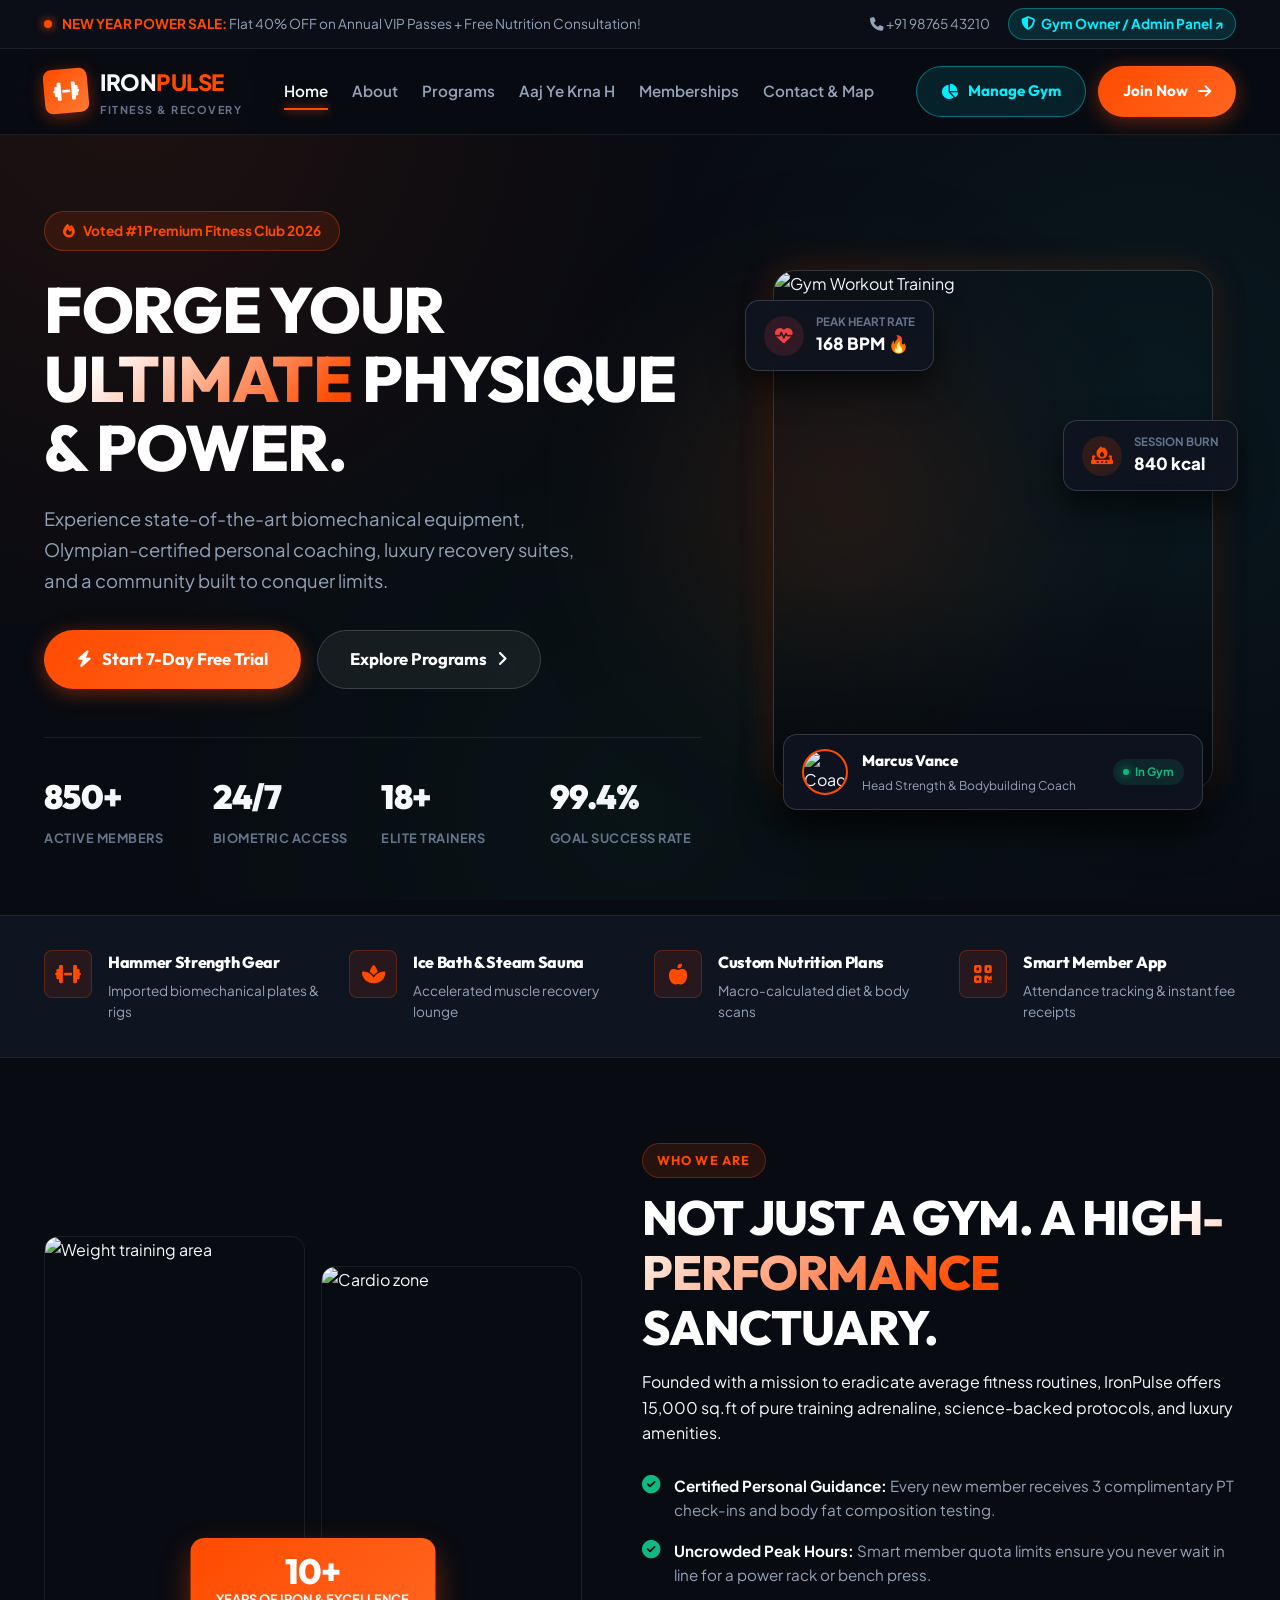
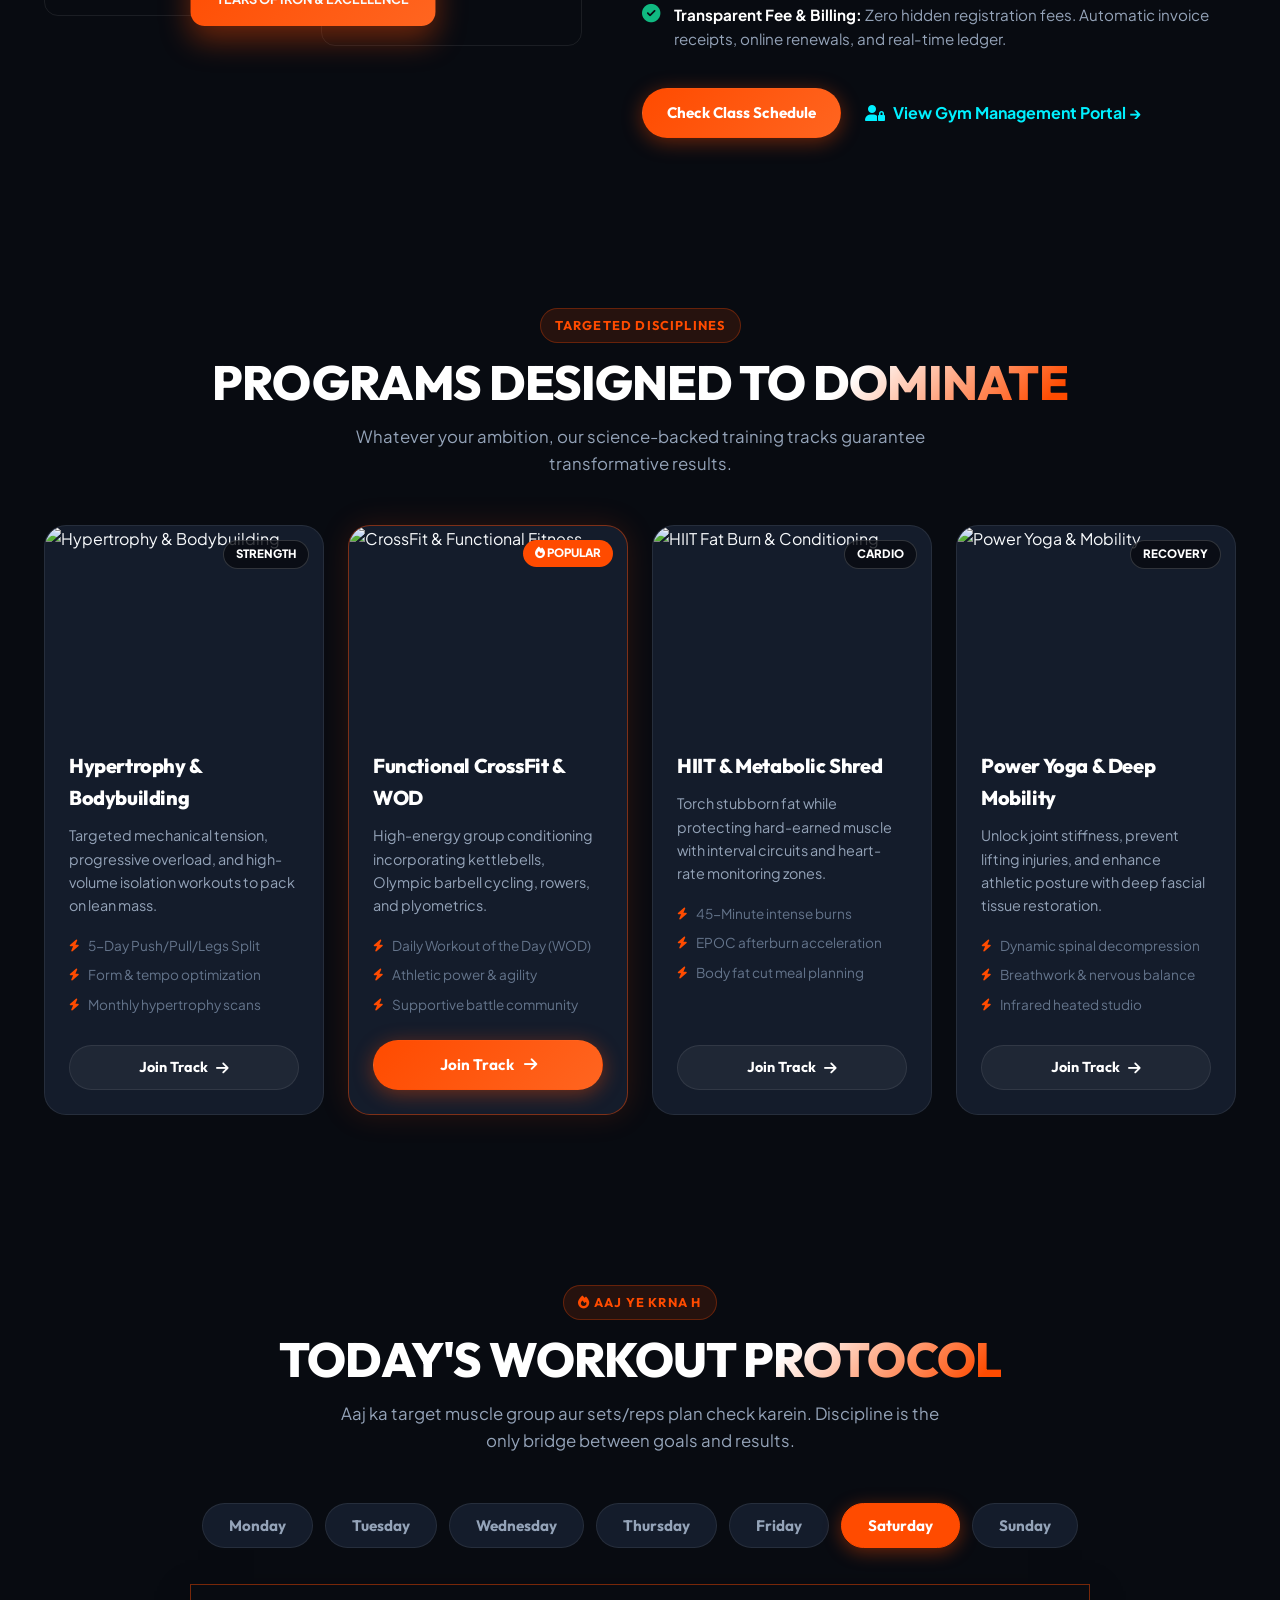
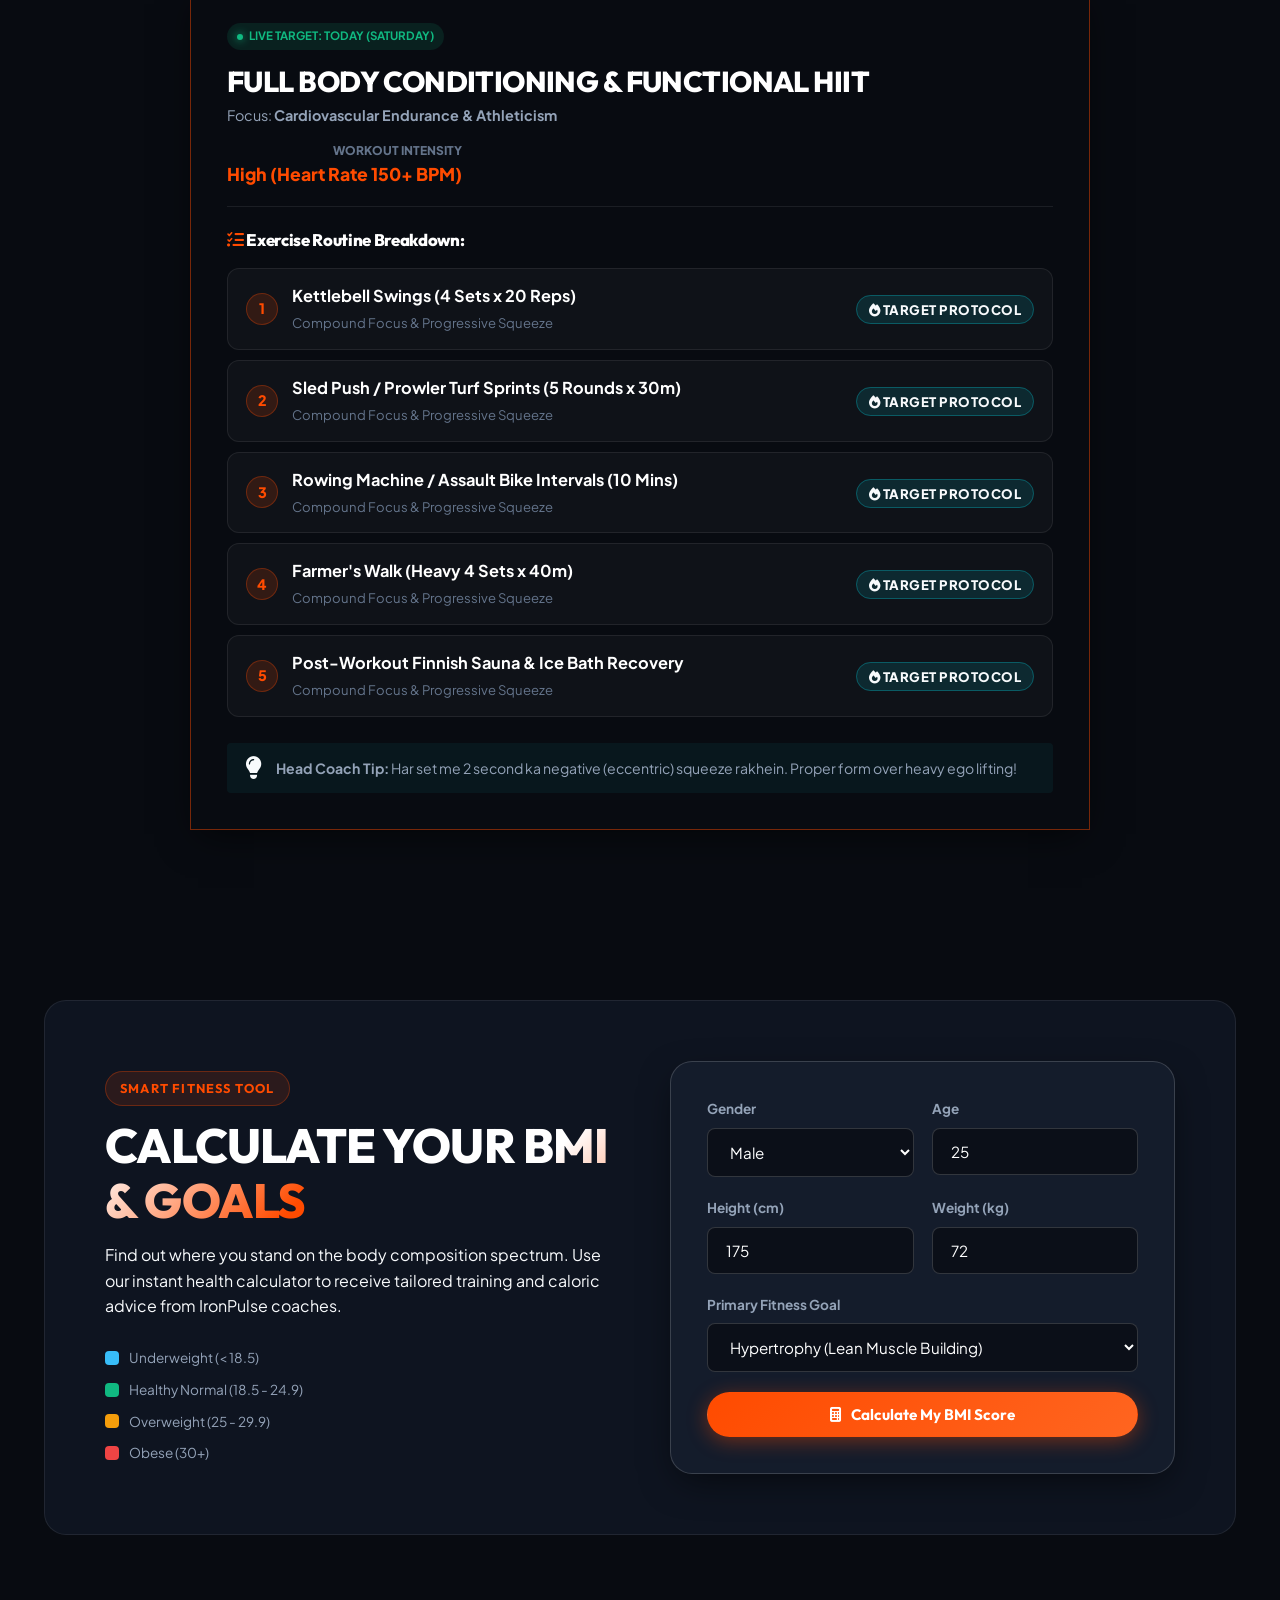
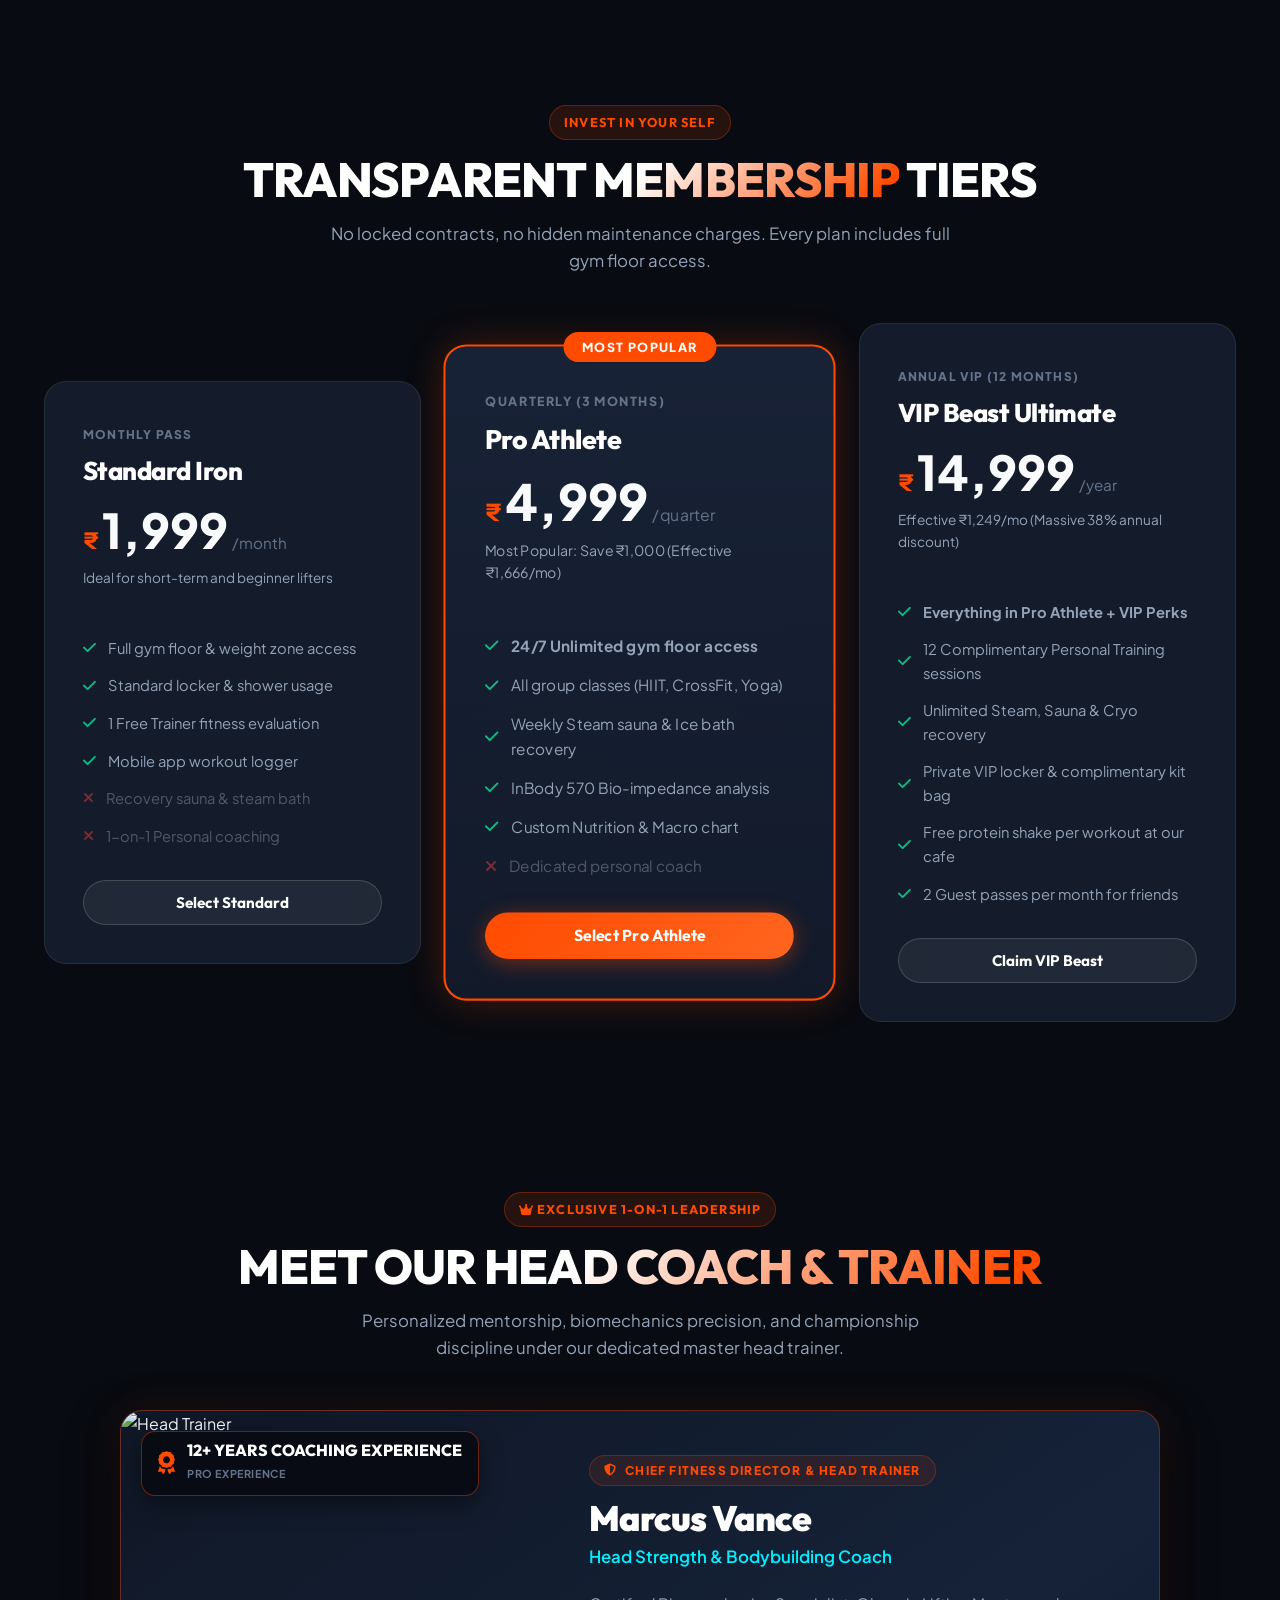
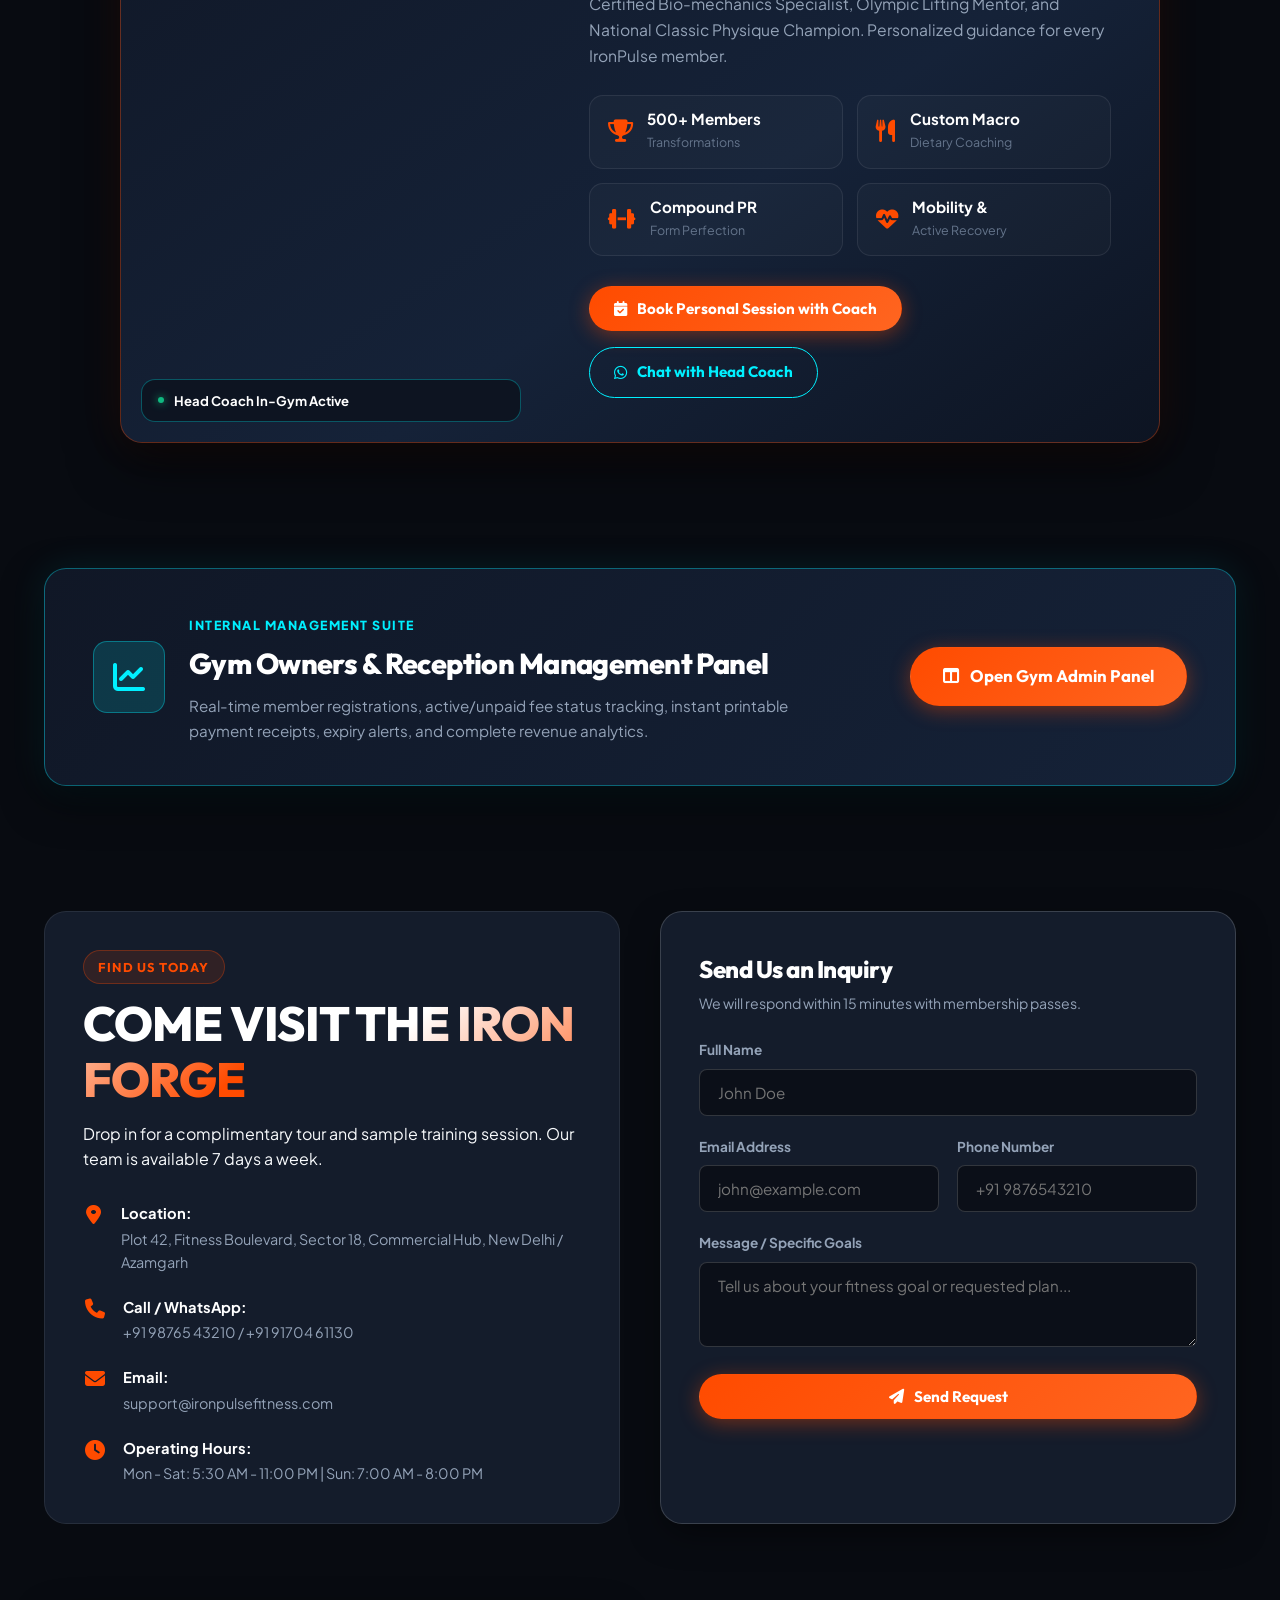
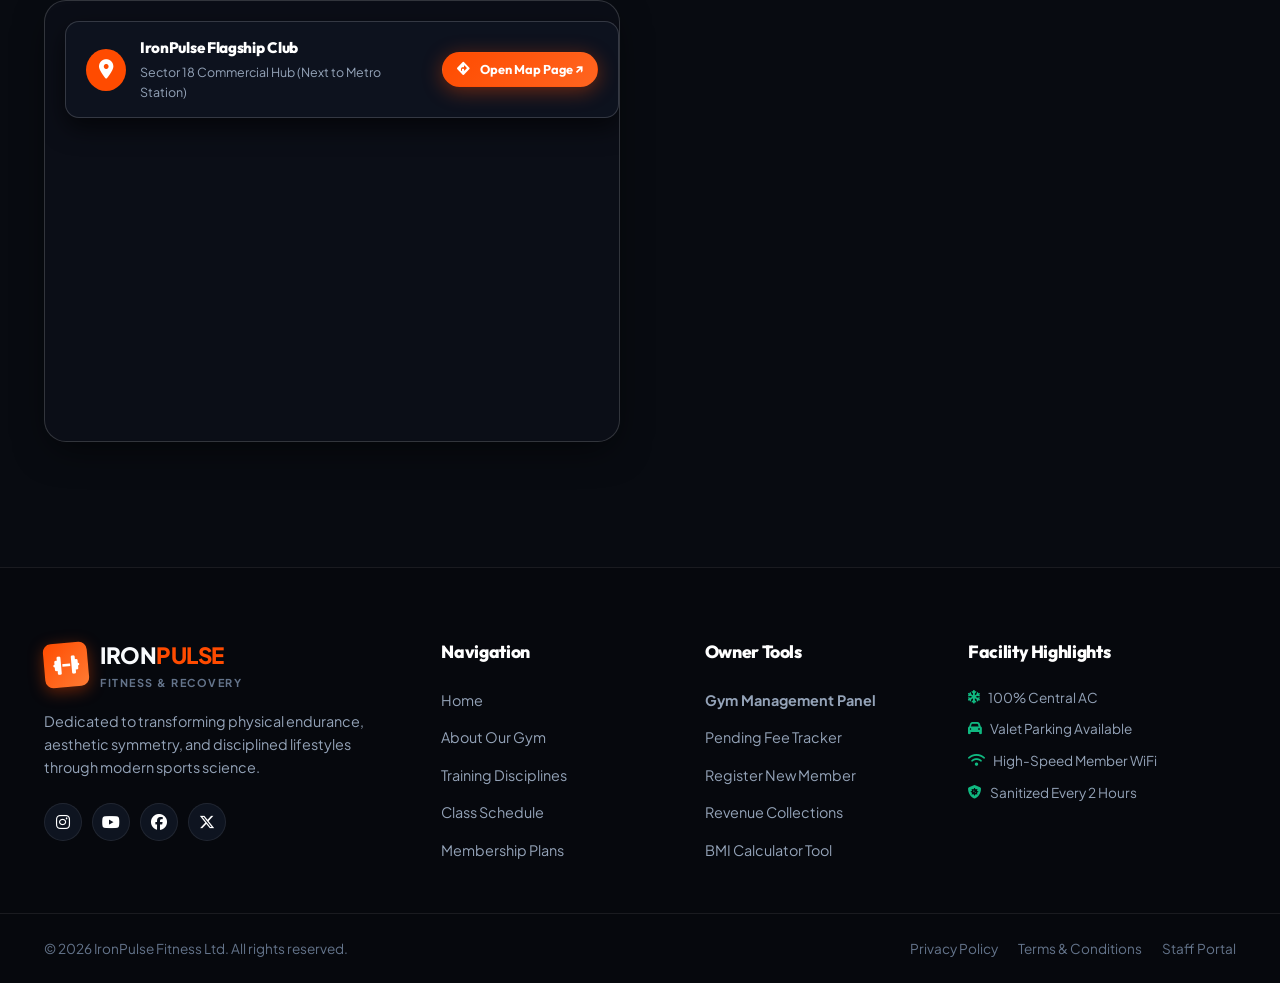
==== commit d99132fb: "feat: Live Website CMS Customizer, dedicated Invoices Hub, Single Trainer showcase, Aadhaar KYC, and" ====
--- a/index.html
+++ b/index.html
@@ -50,7 +50,7 @@
         <a href="index.html" class="nav-item active">Home</a>
         <a href="about.html" class="nav-item">About</a>
         <a href="programs.html" class="nav-item">Programs</a>
-        <a href="schedule.html" class="nav-item">Timetable</a>
+        <a href="#workout-today" class="nav-item">Aaj Ye Krna H</a>
         <a href="pricing.html" class="nav-item">Memberships</a>
         <a href="contact.html" class="nav-item">Contact & Map</a>
       </nav>
@@ -121,7 +121,7 @@
           <!-- Main Hero Showcase Graphic -->
           <div class="hero-main-card">
             <div class="hero-image-box">
-              <img src="https://images.unsplash.com/photo-1534438327276-14e5300c3a48?q=80&w=1000&auto=format&fit=crop" alt="Gym Workout Training" class="hero-img">
+              <img id="cmsHeroImage" src="https://images.unsplash.com/photo-1534438327276-14e5300c3a48?q=80&w=1000&auto=format&fit=crop" alt="Gym Workout Training" class="hero-img">
               <div class="img-gradient-scrim"></div>
             </div>
             
@@ -145,10 +145,10 @@
 
             <!-- Floating Card: Coach Live -->
             <div class="floating-card-coach">
-              <img src="https://images.unsplash.com/photo-1567013127542-490d757e51fc?q=80&w=200&auto=format&fit=crop" alt="Coach Avatar" class="coach-avatar">
+              <img id="cmsCoachBadgeAvatar" src="https://images.unsplash.com/photo-1567013127542-490d757e51fc?q=80&w=200&auto=format&fit=crop" alt="Coach Avatar" class="coach-avatar">
               <div>
-                <h4 class="coach-name">Coach Marcus Vance</h4>
-                <p class="coach-role">Head of Hypertrophy & Strength</p>
+                <h4 class="coach-name" id="cmsCoachBadgeName">Coach Marcus Vance</h4>
+                <p class="coach-role" id="cmsCoachBadgeRole">Head of Hypertrophy & Strength</p>
               </div>
               <span class="status-live-pill"><span class="live-dot"></span> In Gym</span>
             </div>
@@ -331,28 +331,55 @@
     </div>
   </section>
 
-  <!-- Interactive Timetable / Class Schedule -->
-  <section class="section schedule-section" id="schedule">
+  <!-- Aaj Ye Krna H / Today's Target Workout Protocol -->
+  <section class="section schedule-section" id="workout-today">
     <div class="container">
       <div class="section-header text-center">
-        <span class="section-tag">WEEKLY WORKOUT GRID</span>
-        <h2 class="section-title">DAILY CLASS <span class="gradient-text">SCHEDULE</span></h2>
-        <p class="section-sub">Choose your preferred day to view our scheduled group workouts, coaches, and open slots.</p>
-      </div>
-
-      <!-- Schedule Day Filter Tabs -->
-      <div class="schedule-tabs" id="scheduleTabs">
-        <button class="tab-btn active" data-day="monday">Monday</button>
+        <span class="section-tag"><i class="fa-solid fa-fire"></i> AAJ YE KRNA H</span>
+        <h2 class="section-title">TODAY'S WORKOUT <span class="gradient-text">PROTOCOL</span></h2>
+        <p class="section-sub">Aaj ka target muscle group aur sets/reps plan check karein. Discipline is the only bridge between goals and results.</p>
+      </div>
+
+      <!-- Day Switcher Tabs (Mon - Sun) -->
+      <div class="schedule-tabs" id="workoutDayTabs">
+        <button class="tab-btn" data-day="monday">Monday</button>
         <button class="tab-btn" data-day="tuesday">Tuesday</button>
-        <button class="tab-btn" data-day="wednesday">Wednesday</button>
+        <button class="tab-btn active" data-day="wednesday">Wednesday</button>
         <button class="tab-btn" data-day="thursday">Thursday</button>
         <button class="tab-btn" data-day="friday">Friday</button>
         <button class="tab-btn" data-day="saturday">Saturday</button>
-      </div>
-
-      <!-- Schedule Table Box -->
-      <div class="schedule-container" id="scheduleContent">
-        <!-- Injected via JavaScript -->
+        <button class="tab-btn" data-day="sunday">Sunday</button>
+      </div>
+
+      <!-- Today's Workout Focus Card -->
+      <div class="metric-card" id="todayWorkoutCard" style="max-width: 900px; margin: 0 auto; padding: 36px; border: 1px solid var(--border-primary); box-shadow: var(--shadow-card);">
+        <div style="display: flex; align-items: center; justify-content: space-between; flex-wrap: wrap; gap: 14px; margin-bottom: 20px; border-bottom: 1px solid var(--border); padding-bottom: 18px;">
+          <div>
+            <span class="status-live-pill" style="margin-left: 0; display: inline-flex; margin-bottom: 8px;">
+              <span class="live-dot"></span> <span id="todayDayBadge">LIVE TARGET: TODAY</span>
+            </span>
+            <h3 id="todayWorkoutTitle" style="font-size: 1.8rem; text-transform: uppercase;">Chest & Triceps Hypertrophy (Push)</h3>
+            <p style="font-size: 0.9rem; color: var(--text-muted);">Focus: <strong id="todayWorkoutFocus" style="color: var(--cyan);">Pectoralis Major & Triceps Lateral Head</strong></p>
+          </div>
+          <div style="text-align: right;">
+            <span style="font-size: 0.75rem; color: var(--text-dim); text-transform: uppercase; font-weight: 800; display: block;">WORKOUT INTENSITY</span>
+            <span id="todayWorkoutIntensity" style="font-size: 1.1rem; font-weight: 900; color: var(--primary);">HIGH (HEAVY RESISTANCE)</span>
+          </div>
+        </div>
+
+        <!-- Exercises List -->
+        <h4 style="font-size: 1.05rem; margin-bottom: 14px; color: #fff;"><i class="fa-solid fa-list-check" style="color: var(--primary);"></i> Exercise Routine Breakdown:</h4>
+        <div id="todayExercisesList" style="display: flex; flex-direction: column; gap: 10px; margin-bottom: 26px;">
+          <!-- Dynamically populated via cms.js & app.js -->
+        </div>
+
+        <!-- Coach Tip Box -->
+        <div style="background: rgba(0, 240, 255, 0.05); border-left: 4px solid var(--cyan); padding: 14px 18px; border-radius: 4px; display: flex; align-items: center; gap: 14px;">
+          <i class="fa-solid fa-lightbulb" style="font-size: 1.4rem; color: var(--cyan);"></i>
+          <div style="font-size: 0.88rem; color: var(--text-muted);">
+            <strong>Head Coach Tip:</strong> Har set me 2 second ka negative (eccentric) squeeze rakhein. Proper form over heavy ego lifting!
+          </div>
+        </div>
       </div>
     </div>
   </section>
@@ -456,13 +483,13 @@
         <div class="price-card">
           <div class="price-header">
             <span class="plan-type">MONTHLY PASS</span>
-            <h3 class="plan-name">Standard Iron</h3>
+            <h3 class="plan-name" id="planNameStarter">Standard Iron</h3>
             <div class="price-figure">
               <span class="currency">₹</span>
-              <span class="amount">1,999</span>
+              <span class="amount" id="planFeeStarter">1,999</span>
               <span class="period">/month</span>
             </div>
-            <p class="price-tagline">Perfect for beginners and short-term lifters</p>
+            <p class="price-tagline" id="planTaglineStarter">Perfect for beginners and short-term lifters</p>
           </div>
 
           <div class="price-body">
@@ -477,7 +504,7 @@
           </div>
 
           <div class="price-footer">
-            <button class="btn btn-glass btn-block join-plan-btn" data-plan="Standard Iron" data-fee="1999" data-duration="1 Month">
+            <button class="btn btn-glass btn-block join-plan-btn" id="planBtnStarter" data-plan="Standard Iron" data-fee="1999" data-duration="1 Month">
               Select Standard
             </button>
           </div>
@@ -488,13 +515,13 @@
           <div class="popular-ribbon">MOST POPULAR</div>
           <div class="price-header">
             <span class="plan-type">QUARTERLY (3 MONTHS)</span>
-            <h3 class="plan-name">Pro Athlete</h3>
+            <h3 class="plan-name" id="planNamePro">Pro Athlete</h3>
             <div class="price-figure">
               <span class="currency">₹</span>
-              <span class="amount">4,999</span>
+              <span class="amount" id="planFeePro">4,999</span>
               <span class="period">/quarter</span>
             </div>
-            <p class="price-tagline">Only ₹1,666/mo (Save ₹1,000 on 3 months)</p>
+            <p class="price-tagline" id="planTaglinePro">Only ₹1,666/mo (Save ₹1,000 on 3 months)</p>
           </div>
 
           <div class="price-body">
@@ -509,7 +536,7 @@
           </div>
 
           <div class="price-footer">
-            <button class="btn btn-primary-glow btn-block join-plan-btn" data-plan="Pro Athlete" data-fee="4999" data-duration="3 Months">
+            <button class="btn btn-primary-glow btn-block join-plan-btn" id="planBtnPro" data-plan="Pro Athlete" data-fee="4999" data-duration="3 Months">
               Select Pro Athlete
             </button>
           </div>
@@ -519,13 +546,13 @@
         <div class="price-card vip-tier">
           <div class="price-header">
             <span class="plan-type">ANNUAL VIP (12 MONTHS)</span>
-            <h3 class="plan-name">VIP Beast Ultimate</h3>
+            <h3 class="plan-name" id="planNameVip">VIP Beast Ultimate</h3>
             <div class="price-figure">
               <span class="currency">₹</span>
-              <span class="amount">14,999</span>
+              <span class="amount" id="planFeeVip">14,999</span>
               <span class="period">/year</span>
             </div>
-            <p class="price-tagline">Only ₹1,249/mo (Massive 38% annual discount)</p>
+            <p class="price-tagline" id="planTaglineVip">Only ₹1,249/mo (Massive 38% annual discount)</p>
           </div>
 
           <div class="price-body">
@@ -540,7 +567,7 @@
           </div>
 
           <div class="price-footer">
-            <button class="btn btn-glass btn-block join-plan-btn" data-plan="VIP Beast Ultimate" data-fee="14999" data-duration="12 Months">
+            <button class="btn btn-glass btn-block join-plan-btn" id="planBtnVip" data-plan="VIP Beast Ultimate" data-fee="14999" data-duration="12 Months">
               Claim VIP Beast
             </button>
           </div>
@@ -549,77 +576,79 @@
     </div>
   </section>
 
-  <!-- Elite Coaches / Trainers Section -->
+  <!-- Elite Head Trainer Section (Single Master Coach) -->
   <section class="section trainers-section" id="trainers">
     <div class="container">
       <div class="section-header text-center">
-        <span class="section-tag">WORLD CLASS MENTORSHIP</span>
-        <h2 class="section-title">MEET OUR <span class="gradient-text">ELITE COACHES</span></h2>
-        <p class="section-sub">Guided by national bodybuilding champions, certified exercise physiologists, and physical therapy experts.</p>
-      </div>
-
-      <div class="trainers-grid">
-        <!-- Trainer 1 -->
-        <div class="trainer-card">
-          <div class="trainer-photo">
-            <img src="https://images.unsplash.com/photo-1567013127542-490d757e51fc?q=80&w=700&auto=format&fit=crop" alt="Coach Marcus Vance">
-            <div class="trainer-socials">
-              <a href="#"><i class="fa-brands fa-instagram"></i></a>
-              <a href="#"><i class="fa-brands fa-youtube"></i></a>
-            </div>
-          </div>
-          <div class="trainer-info">
-            <h3 class="trainer-name">Marcus Vance</h3>
-            <span class="trainer-spec">Head of Hypertrophy & Power</span>
-            <p class="trainer-desc">12+ years experience preparing pro athletes and classic physique champions.</p>
-          </div>
-        </div>
-
-        <!-- Trainer 2 -->
-        <div class="trainer-card">
-          <div class="trainer-photo">
-            <img src="https://images.unsplash.com/photo-1571019613454-1cb2f99b2d8b?q=80&w=700&auto=format&fit=crop" alt="Coach Elena Rostova">
-            <div class="trainer-socials">
-              <a href="#"><i class="fa-brands fa-instagram"></i></a>
-              <a href="#"><i class="fa-brands fa-youtube"></i></a>
-            </div>
-          </div>
-          <div class="trainer-info">
-            <h3 class="trainer-name">Elena Rostova</h3>
-            <span class="trainer-spec">CrossFit & High-Intensity Conditioning</span>
-            <p class="trainer-desc">Certified Level 3 CrossFit Coach specializing in metabolic capacity and sprint power.</p>
-          </div>
-        </div>
-
-        <!-- Trainer 3 -->
-        <div class="trainer-card">
-          <div class="trainer-photo">
-            <img src="https://images.unsplash.com/photo-1534528741775-53994a69daeb?q=80&w=700&auto=format&fit=crop" alt="Coach Priya Sharma">
-            <div class="trainer-socials">
-              <a href="#"><i class="fa-brands fa-instagram"></i></a>
-              <a href="#"><i class="fa-brands fa-youtube"></i></a>
-            </div>
-          </div>
-          <div class="trainer-info">
-            <h3 class="trainer-name">Priya Sharma</h3>
-            <span class="trainer-spec">Clinical Nutritionist & Flexibility</span>
-            <p class="trainer-desc">Specialist in hormone balancing, fat loss dietetics, and restorative functional yoga.</p>
-          </div>
-        </div>
-
-        <!-- Trainer 4 -->
-        <div class="trainer-card">
-          <div class="trainer-photo">
-            <img src="https://images.unsplash.com/photo-1541534741688-6078c6bfb5c5?q=80&w=700&auto=format&fit=crop" alt="Coach Devraj Singh">
-            <div class="trainer-socials">
-              <a href="#"><i class="fa-brands fa-instagram"></i></a>
-              <a href="#"><i class="fa-brands fa-youtube"></i></a>
-            </div>
-          </div>
-          <div class="trainer-info">
-            <h3 class="trainer-name">Devraj Singh</h3>
-            <span class="trainer-spec">Strength & Raw Powerlifting Coach</span>
-            <p class="trainer-desc">National deadlift record holder with a focus on spine mechanics and safe PR progression.</p>
+        <span class="section-tag"><i class="fa-solid fa-crown"></i> EXCLUSIVE 1-ON-1 LEADERSHIP</span>
+        <h2 class="section-title">MEET OUR <span class="gradient-text">HEAD COACH & TRAINER</span></h2>
+        <p class="section-sub">Personalized mentorship, biomechanics precision, and championship discipline under our dedicated master head trainer.</p>
+      </div>
+
+      <div class="single-trainer-showcase" id="singleTrainerCard">
+        <div class="single-trainer-image-wrap">
+          <img id="liveTrainerPhoto" src="https://images.unsplash.com/photo-1567013127542-490d757e51fc?q=80&w=800&auto=format&fit=crop" alt="Head Trainer" class="single-trainer-img">
+          <div class="single-trainer-badge-exp">
+            <i class="fa-solid fa-award"></i>
+            <div>
+              <span class="badge-num" id="liveTrainerExp">12+ YEARS</span>
+              <span class="badge-lbl">PRO EXPERIENCE</span>
+            </div>
+          </div>
+          <div class="single-trainer-badge-specialty">
+            <span class="live-dot"></span> Head Coach In-Gym Active
+          </div>
+        </div>
+
+        <div class="single-trainer-content">
+          <div class="single-trainer-header">
+            <span class="coach-tag"><i class="fa-solid fa-shield-halved"></i> CHIEF FITNESS DIRECTOR & HEAD TRAINER</span>
+            <h3 class="single-trainer-title" id="liveTrainerName">Coach Marcus Vance</h3>
+            <p class="single-trainer-role" id="liveTrainerRole">Head of Hypertrophy & Powerlifting Mechanics</p>
+          </div>
+
+          <p class="single-trainer-bio" id="liveTrainerBio">
+            12+ years experience preparing pro athletes and classic physique champions. Specialist in hypertrophy biomechanics, custom macro nutrition, and safe spine loading protocols.
+          </p>
+
+          <div class="trainer-highlights-grid">
+            <div class="highlight-item">
+              <i class="fa-solid fa-trophy"></i>
+              <div>
+                <strong>500+ Members</strong>
+                <span>Transformations</span>
+              </div>
+            </div>
+            <div class="highlight-item">
+              <i class="fa-solid fa-utensils"></i>
+              <div>
+                <strong>Custom Macro</strong>
+                <span>Dietary Coaching</span>
+              </div>
+            </div>
+            <div class="highlight-item">
+              <i class="fa-solid fa-dumbbell"></i>
+              <div>
+                <strong>Compound PR</strong>
+                <span>Form Perfection</span>
+              </div>
+            </div>
+            <div class="highlight-item">
+              <i class="fa-solid fa-heart-pulse"></i>
+              <div>
+                <strong>Mobility &</strong>
+                <span>Active Recovery</span>
+              </div>
+            </div>
+          </div>
+
+          <div class="single-trainer-actions">
+            <button class="btn btn-primary-glow join-plan-btn" data-plan="VIP Personal Coaching" data-fee="14999" data-duration="1-on-1 Sessions">
+              <i class="fa-solid fa-calendar-check"></i> Book Personal Session with Coach
+            </button>
+            <a id="liveTrainerWaLink" href="https://wa.me/919876543210?text=Hello%20Coach,%20I%20want%20to%20train%20with%20you" target="_blank" class="btn btn-outline-neon">
+              <i class="fa-brands fa-whatsapp"></i> Chat with Head Coach
+            </a>
           </div>
         </div>
       </div>
@@ -877,6 +906,7 @@
   <div class="toast-container" id="toastContainer"></div>
 
   <!-- Scripts -->
+  <script src="js/cms.js"></script>
   <script src="js/app.js"></script>
 </body>
 </html>
--- a/css/style.css
+++ b/css/style.css
@@ -2113,3 +2113,211 @@
     padding-bottom: 70px; /* Space for bottom bar */
   }
 }
+
+/* ==========================================================================
+   SINGLE HEAD TRAINER HERO SPOTLIGHT CARD
+   ========================================================================== */
+.single-trainer-showcase {
+  max-width: 1040px;
+  margin: 0 auto;
+  background: linear-gradient(145deg, #101726 0%, #152238 60%, #0d1422 100%);
+  border: 1px solid rgba(255, 75, 0, 0.35);
+  border-radius: var(--radius-lg);
+  box-shadow: 0 20px 50px rgba(0, 0, 0, 0.6), 0 0 40px rgba(255, 75, 0, 0.12);
+  display: grid;
+  grid-template-columns: 420px 1fr;
+  overflow: hidden;
+  position: relative;
+  transition: var(--transition);
+}
+
+.single-trainer-showcase:hover {
+  border-color: var(--primary);
+  box-shadow: 0 25px 60px rgba(0, 0, 0, 0.7), 0 0 50px rgba(255, 75, 0, 0.22);
+}
+
+.single-trainer-image-wrap {
+  position: relative;
+  min-height: 480px;
+  overflow: hidden;
+}
+
+.single-trainer-img {
+  width: 100%;
+  height: 100%;
+  object-fit: cover;
+  object-position: center top;
+  transition: transform 0.8s cubic-bezier(0.16, 1, 0.3, 1);
+}
+
+.single-trainer-showcase:hover .single-trainer-img {
+  transform: scale(1.05);
+}
+
+.single-trainer-badge-exp {
+  position: absolute;
+  top: 20px;
+  left: 20px;
+  background: rgba(8, 11, 17, 0.9);
+  backdrop-filter: blur(12px);
+  border: 1px solid rgba(255, 75, 0, 0.4);
+  padding: 10px 16px;
+  border-radius: var(--radius-md);
+  display: flex;
+  align-items: center;
+  gap: 12px;
+  box-shadow: 0 8px 24px rgba(0, 0, 0, 0.4);
+  z-index: 2;
+}
+
+.single-trainer-badge-exp i {
+  color: var(--primary);
+  font-size: 1.4rem;
+}
+
+.single-trainer-badge-exp .badge-num {
+  font-family: 'Outfit', sans-serif;
+  font-size: 1rem;
+  font-weight: 800;
+  color: #fff;
+  display: block;
+  line-height: 1.1;
+}
+
+.single-trainer-badge-exp .badge-lbl {
+  font-size: 0.68rem;
+  color: var(--text-dim);
+  text-transform: uppercase;
+  letter-spacing: 0.6px;
+  font-weight: 700;
+}
+
+.single-trainer-badge-specialty {
+  position: absolute;
+  bottom: 20px;
+  left: 20px;
+  right: 20px;
+  background: rgba(14, 20, 32, 0.92);
+  backdrop-filter: blur(12px);
+  border: 1px solid rgba(0, 240, 255, 0.3);
+  padding: 10px 16px;
+  border-radius: var(--radius-md);
+  font-size: 0.82rem;
+  font-weight: 700;
+  color: #fff;
+  display: flex;
+  align-items: center;
+  gap: 10px;
+  z-index: 2;
+}
+
+.single-trainer-content {
+  padding: 44px 48px;
+  display: flex;
+  flex-direction: column;
+  justify-content: center;
+}
+
+.single-trainer-header {
+  margin-bottom: 20px;
+}
+
+.coach-tag {
+  display: inline-flex;
+  align-items: center;
+  gap: 8px;
+  font-size: 0.75rem;
+  font-weight: 800;
+  letter-spacing: 1.2px;
+  color: var(--primary);
+  background: rgba(255, 75, 0, 0.1);
+  border: 1px solid rgba(255, 75, 0, 0.25);
+  padding: 5px 14px;
+  border-radius: var(--radius-full);
+  margin-bottom: 12px;
+  text-transform: uppercase;
+}
+
+.single-trainer-title {
+  font-size: 2.2rem;
+  font-weight: 900;
+  color: #fff;
+  line-height: 1.15;
+  margin-bottom: 6px;
+}
+
+.single-trainer-role {
+  font-size: 1.05rem;
+  color: var(--secondary);
+  font-weight: 600;
+}
+
+.single-trainer-bio {
+  font-size: 0.98rem;
+  line-height: 1.65;
+  color: var(--text-muted);
+  margin-bottom: 26px;
+}
+
+.trainer-highlights-grid {
+  display: grid;
+  grid-template-columns: repeat(2, 1fr);
+  gap: 14px;
+  margin-bottom: 30px;
+}
+
+.highlight-item {
+  display: flex;
+  align-items: center;
+  gap: 14px;
+  background: rgba(255, 255, 255, 0.025);
+  border: 1px solid var(--border);
+  padding: 14px 18px;
+  border-radius: var(--radius-md);
+  transition: var(--transition);
+}
+
+.highlight-item:hover {
+  background: rgba(255, 255, 255, 0.05);
+  border-color: rgba(255, 75, 0, 0.3);
+}
+
+.highlight-item i {
+  font-size: 1.4rem;
+  color: var(--primary);
+  flex-shrink: 0;
+}
+
+.highlight-item strong {
+  display: block;
+  font-size: 0.95rem;
+  color: #fff;
+  line-height: 1.2;
+}
+
+.highlight-item span {
+  font-size: 0.78rem;
+  color: var(--text-dim);
+}
+
+.single-trainer-actions {
+  display: flex;
+  align-items: center;
+  gap: 16px;
+  flex-wrap: wrap;
+}
+
+@media (max-width: 900px) {
+  .single-trainer-showcase {
+    grid-template-columns: 1fr;
+  }
+  .single-trainer-image-wrap {
+    min-height: 360px;
+  }
+  .single-trainer-content {
+    padding: 30px 24px;
+  }
+  .trainer-highlights-grid {
+    grid-template-columns: 1fr;
+  }
+}
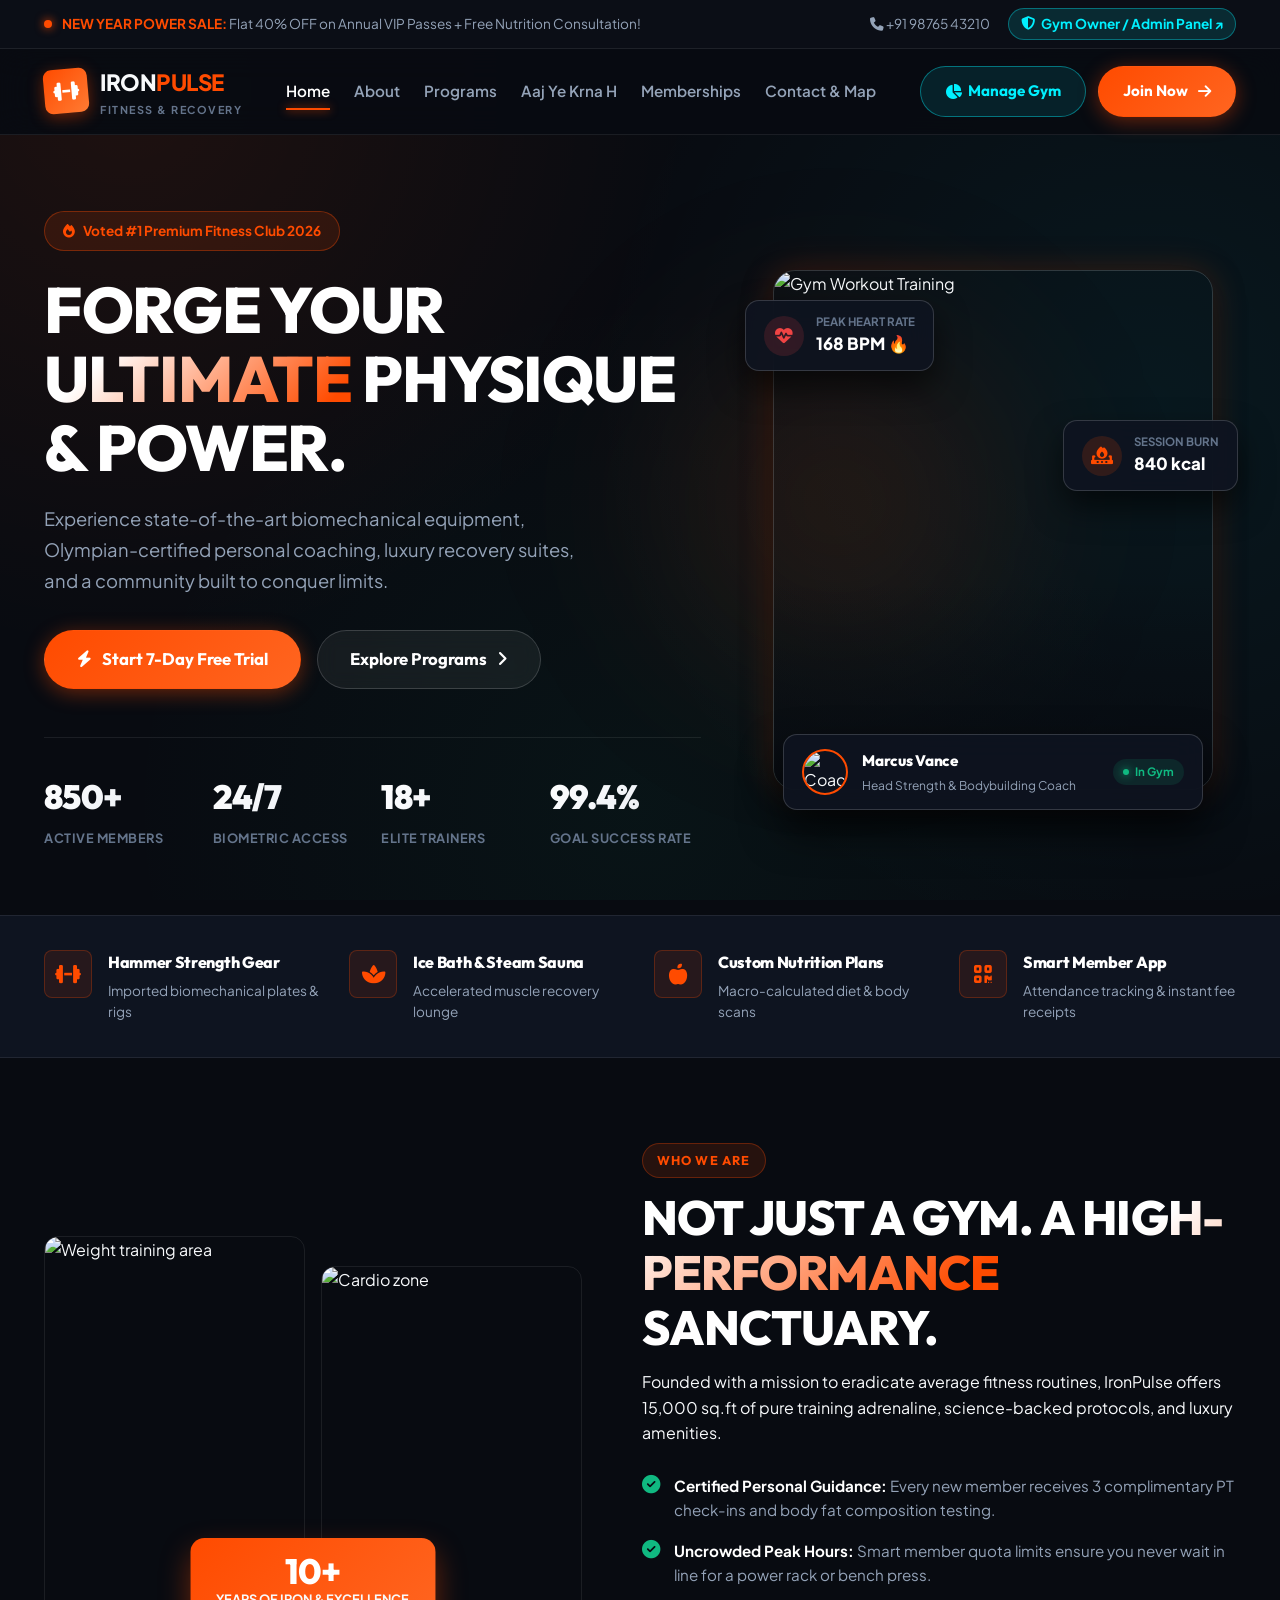
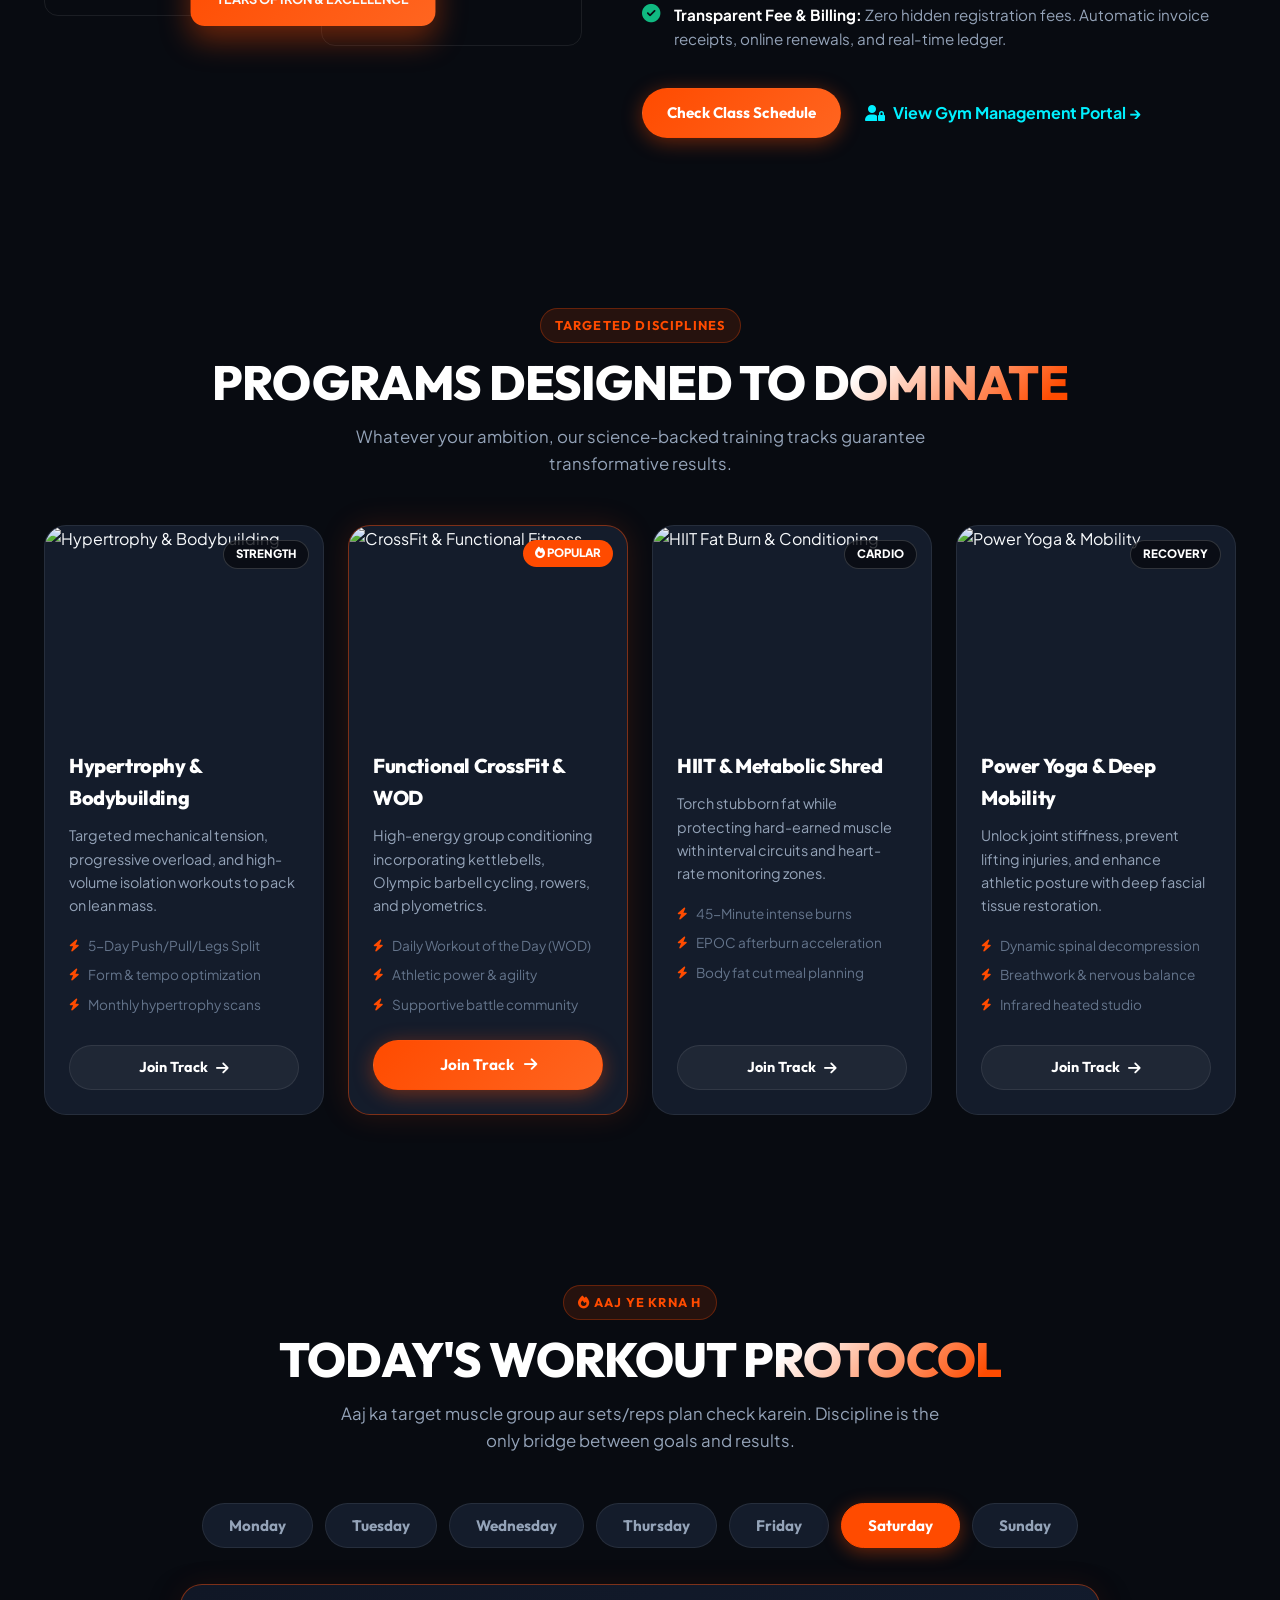
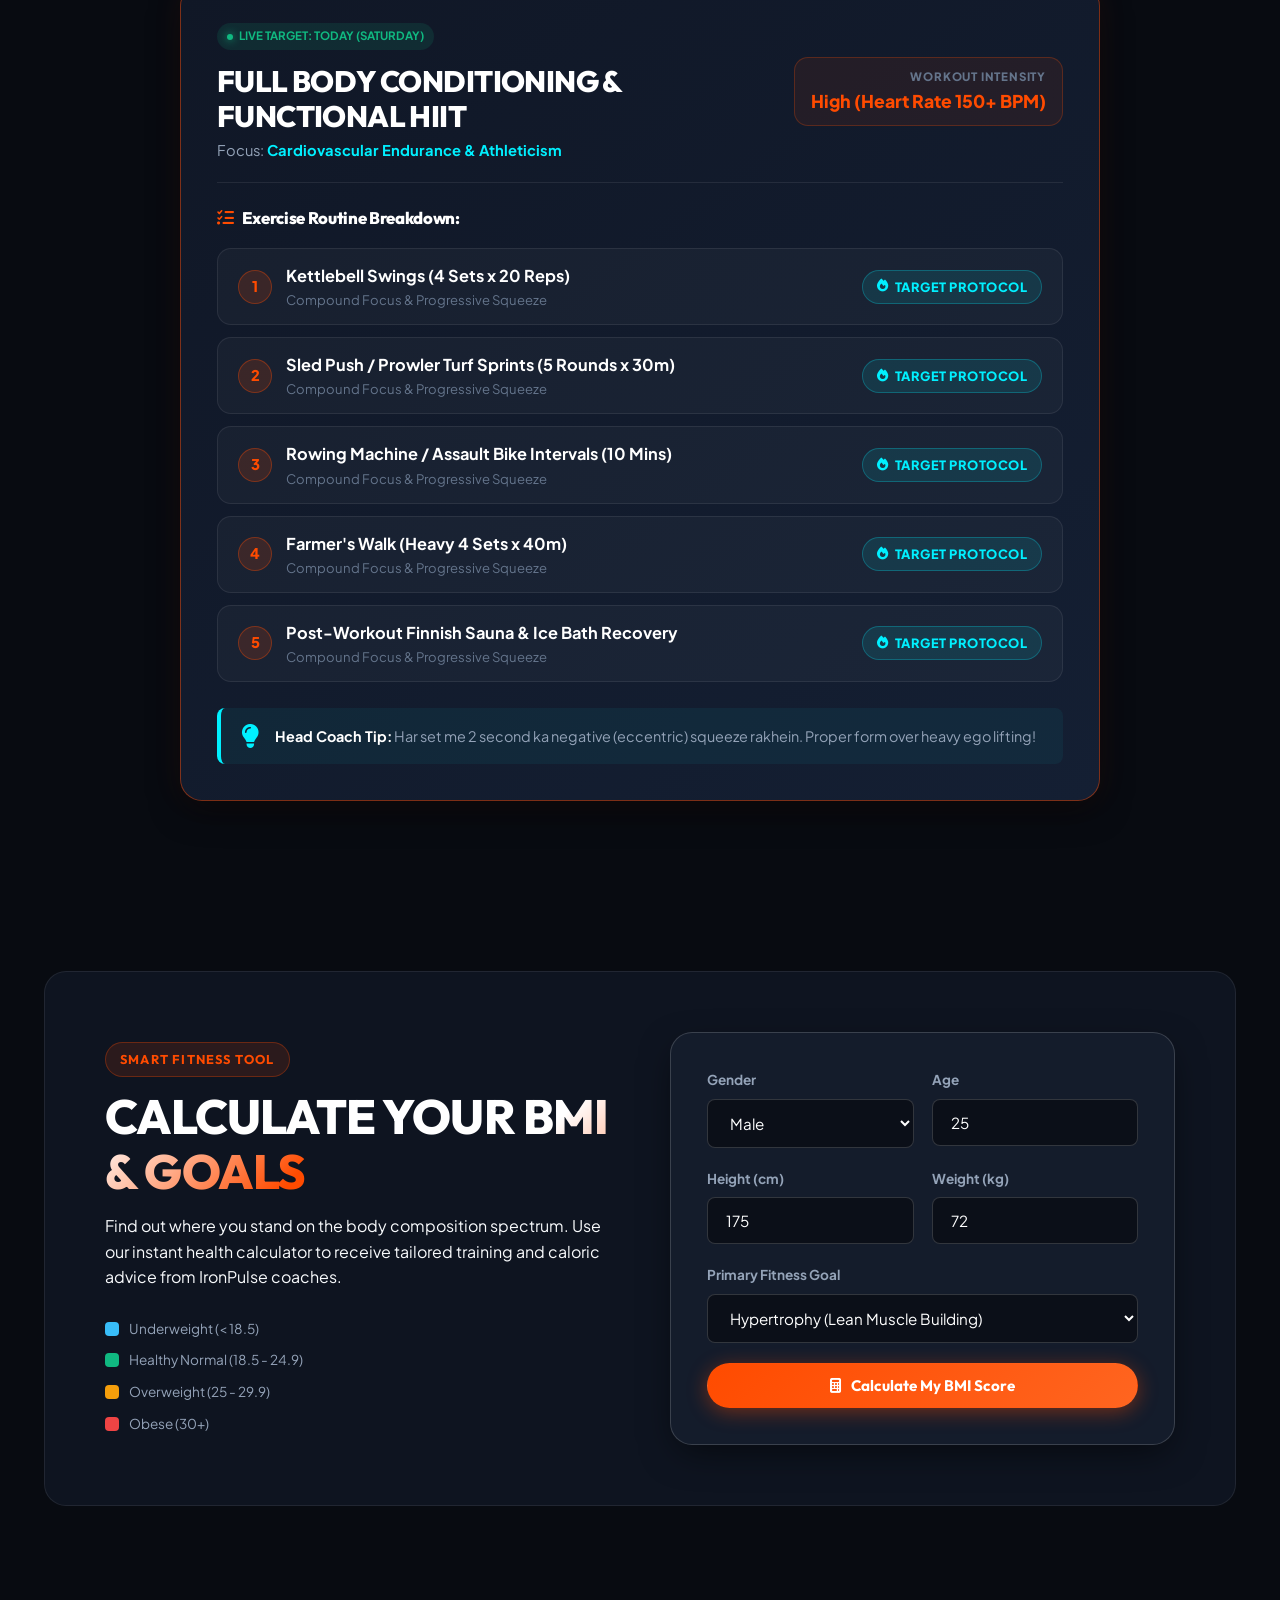
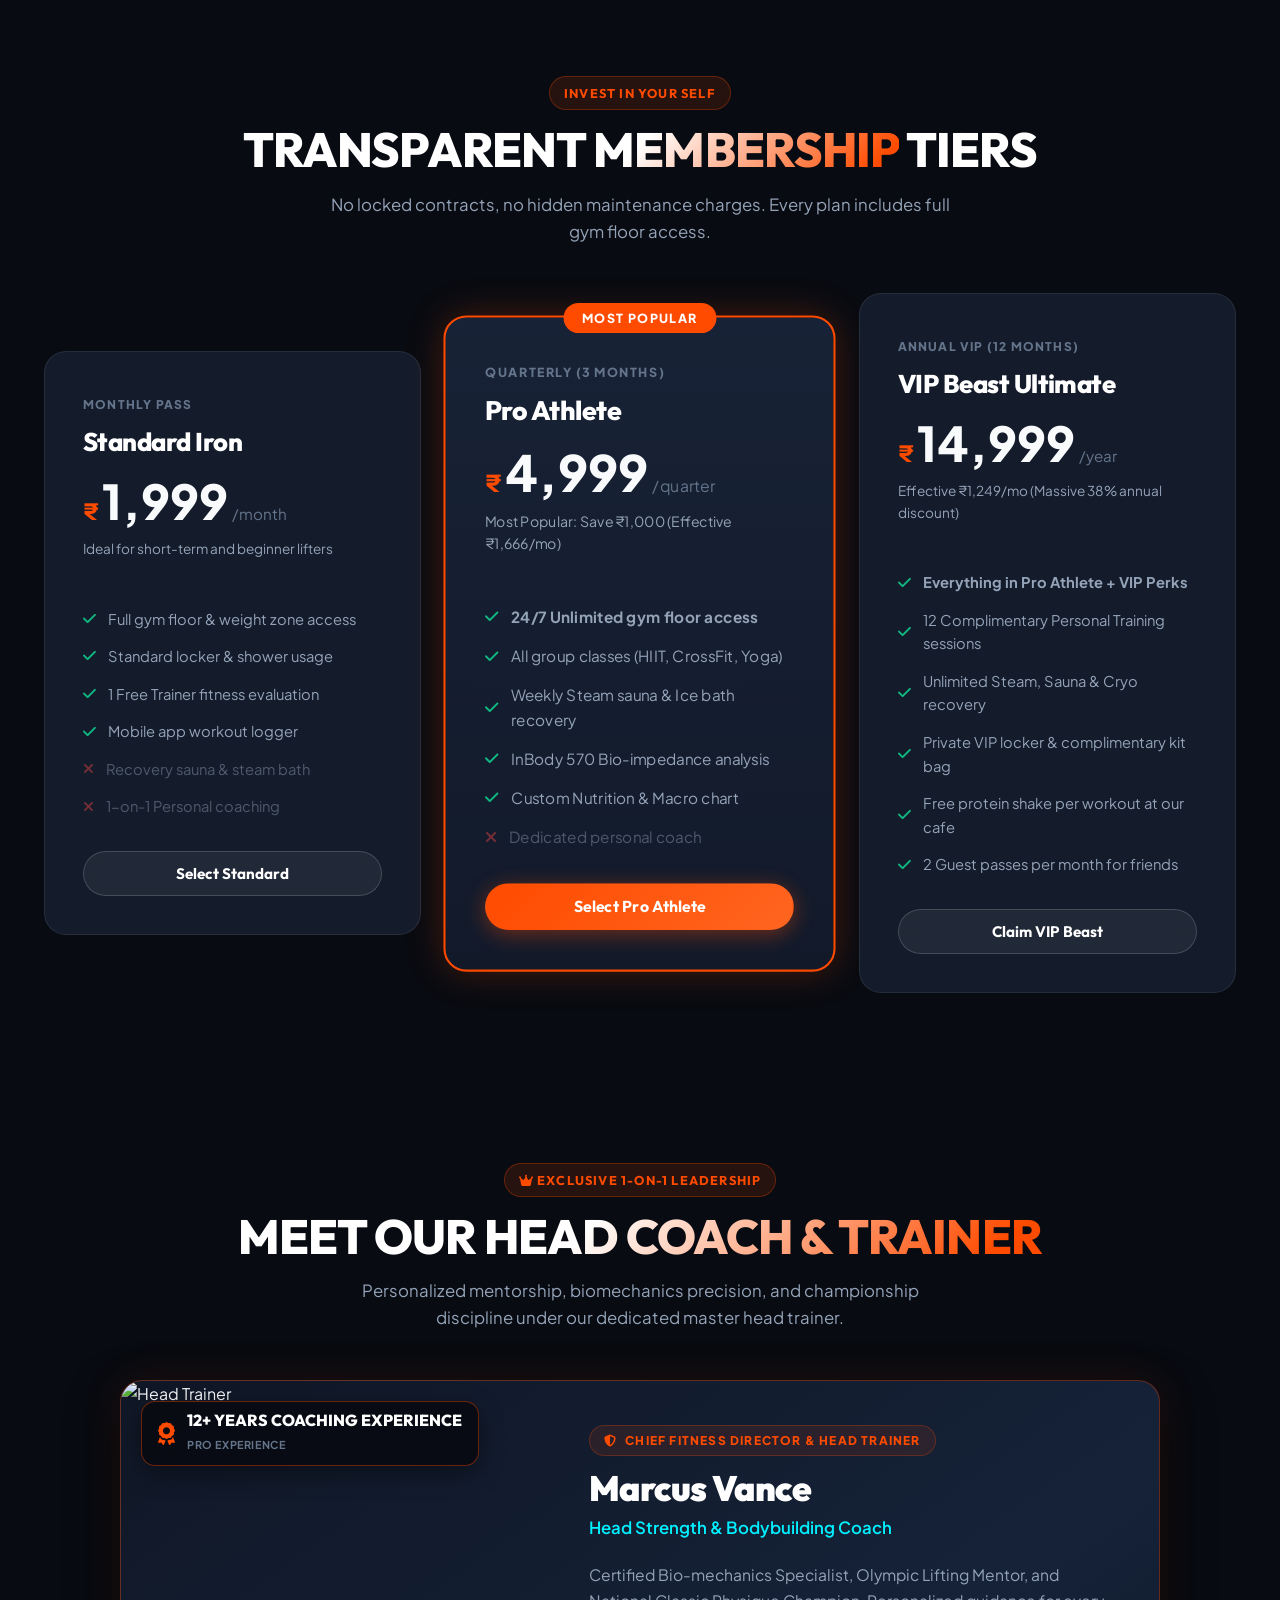
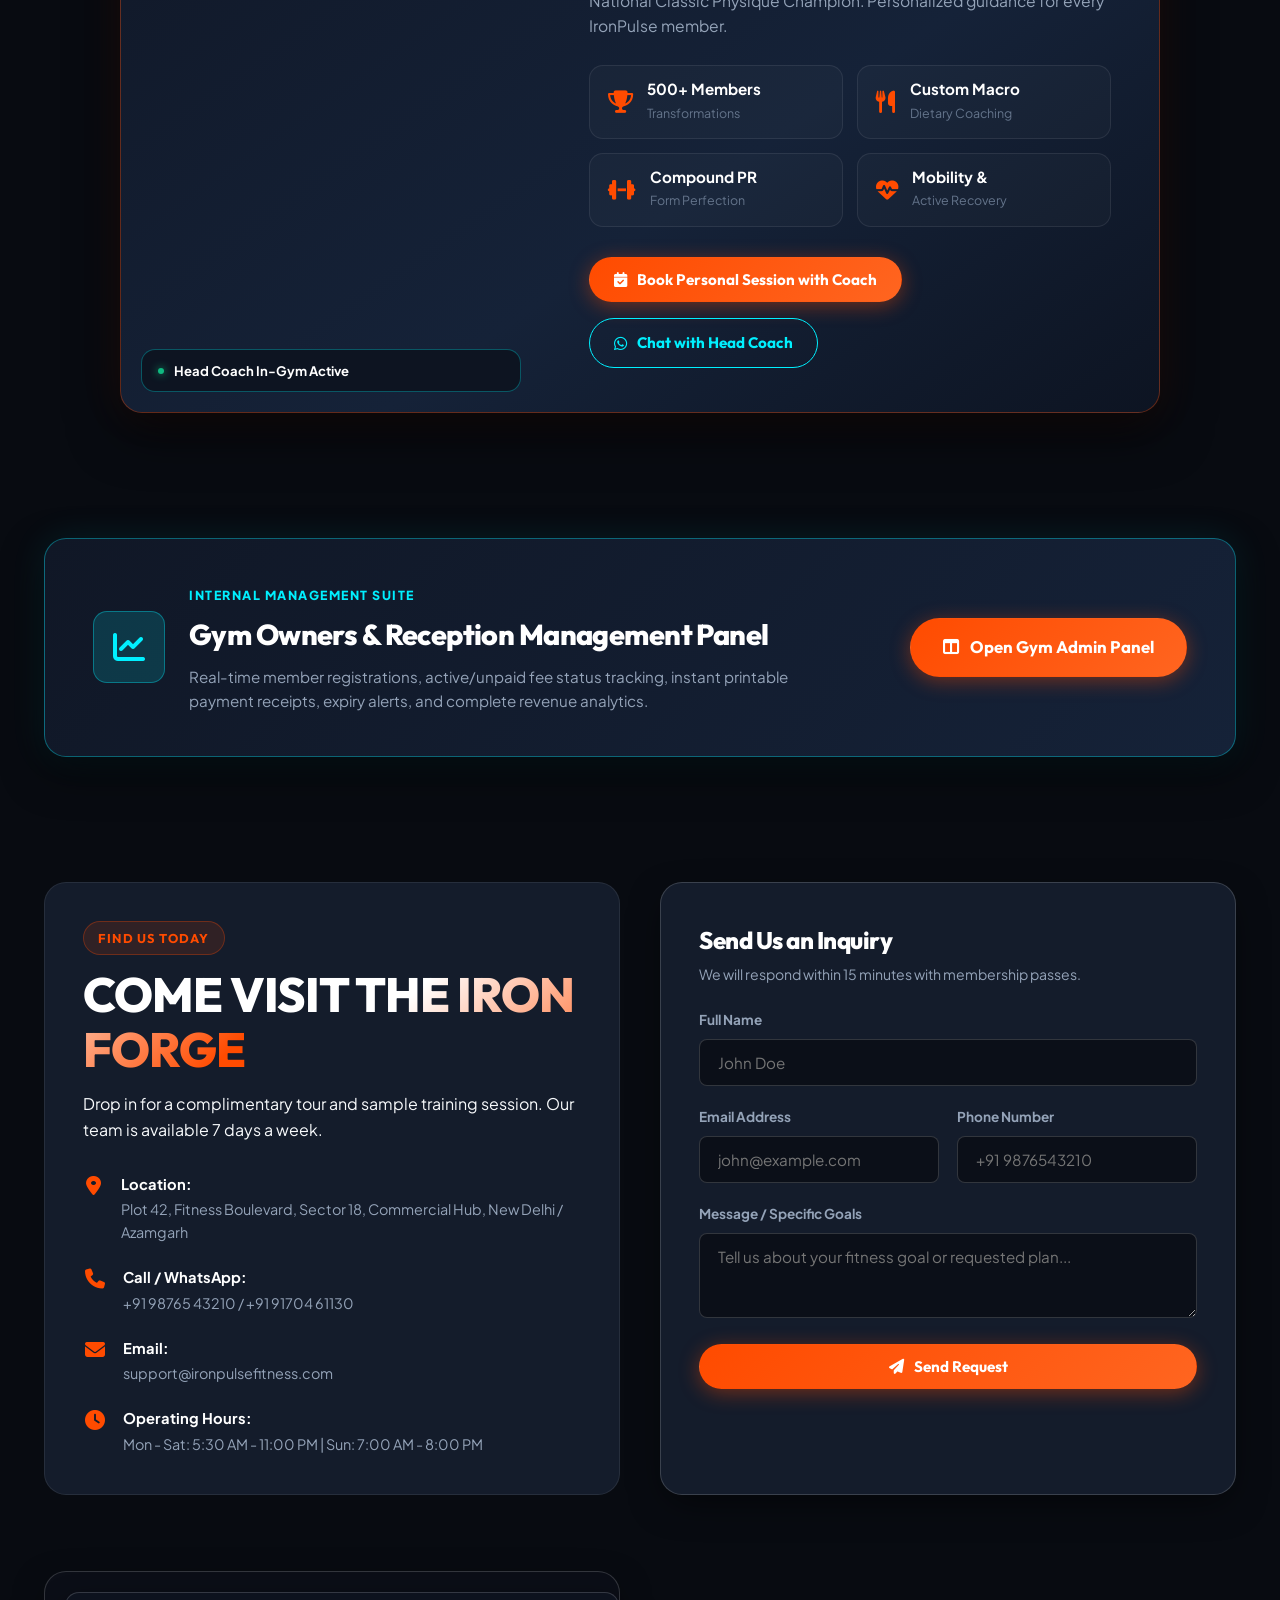
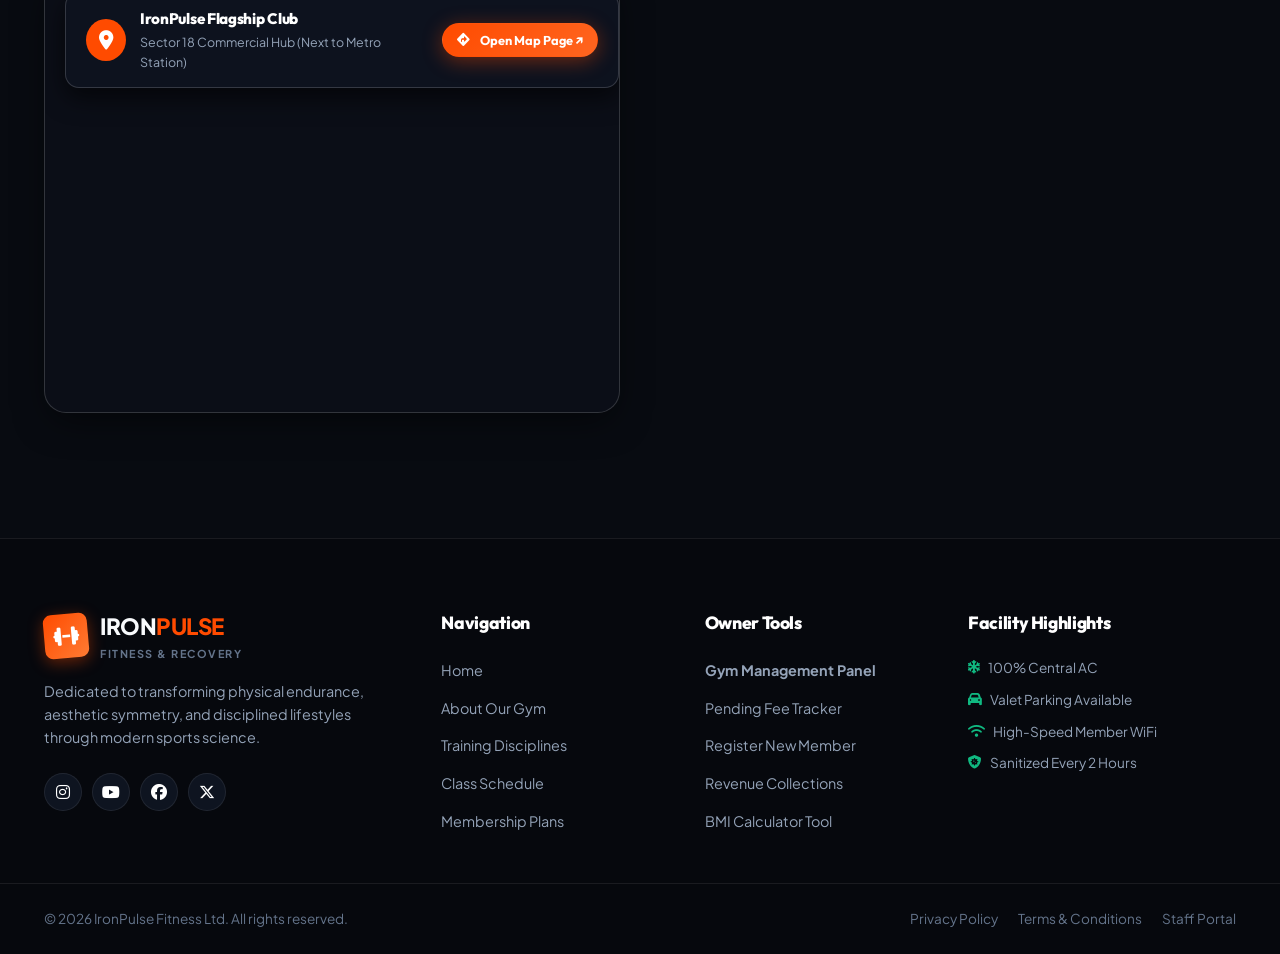
==== commit d8c2bd88: "feat(mobile): ultra-responsive mobile phone experience, zero-wobble layout, swipeable workout tabs, " ====
--- a/index.html
+++ b/index.html
@@ -53,11 +53,19 @@
         <a href="#workout-today" class="nav-item">Aaj Ye Krna H</a>
         <a href="pricing.html" class="nav-item">Memberships</a>
         <a href="contact.html" class="nav-item">Contact & Map</a>
+        <div class="mobile-nav-cta">
+          <a href="admin.html" class="btn btn-secondary-neon btn-block">
+            <i class="fa-solid fa-chart-pie"></i> Manage Gym Panel
+          </a>
+          <a href="#pricing" class="btn btn-primary-glow btn-block mobile-join-drawer-btn">
+            <i class="fa-solid fa-bolt"></i> Join Membership Now
+          </a>
+        </div>
       </nav>
 
       <div class="nav-actions">
-        <a href="admin.html" class="btn btn-secondary-neon">
-          <i class="fa-solid fa-chart-pie"></i> Manage Gym
+        <a href="admin.html" class="btn btn-secondary-neon mobile-header-panel-btn">
+          <i class="fa-solid fa-chart-pie"></i> <span>Manage Gym</span>
         </a>
         <a href="#pricing" class="btn btn-primary-glow" id="headerJoinBtn">
           Join Now <i class="fa-solid fa-arrow-right"></i>
@@ -352,31 +360,31 @@
       </div>
 
       <!-- Today's Workout Focus Card -->
-      <div class="metric-card" id="todayWorkoutCard" style="max-width: 900px; margin: 0 auto; padding: 36px; border: 1px solid var(--border-primary); box-shadow: var(--shadow-card);">
-        <div style="display: flex; align-items: center; justify-content: space-between; flex-wrap: wrap; gap: 14px; margin-bottom: 20px; border-bottom: 1px solid var(--border); padding-bottom: 18px;">
-          <div>
+      <div class="today-workout-card" id="todayWorkoutCard">
+        <div class="workout-card-header">
+          <div class="workout-header-left">
             <span class="status-live-pill" style="margin-left: 0; display: inline-flex; margin-bottom: 8px;">
               <span class="live-dot"></span> <span id="todayDayBadge">LIVE TARGET: TODAY</span>
             </span>
-            <h3 id="todayWorkoutTitle" style="font-size: 1.8rem; text-transform: uppercase;">Chest & Triceps Hypertrophy (Push)</h3>
-            <p style="font-size: 0.9rem; color: var(--text-muted);">Focus: <strong id="todayWorkoutFocus" style="color: var(--cyan);">Pectoralis Major & Triceps Lateral Head</strong></p>
-          </div>
-          <div style="text-align: right;">
-            <span style="font-size: 0.75rem; color: var(--text-dim); text-transform: uppercase; font-weight: 800; display: block;">WORKOUT INTENSITY</span>
-            <span id="todayWorkoutIntensity" style="font-size: 1.1rem; font-weight: 900; color: var(--primary);">HIGH (HEAVY RESISTANCE)</span>
+            <h3 id="todayWorkoutTitle" class="workout-card-title">Chest & Triceps Hypertrophy (Push)</h3>
+            <p class="workout-card-focus">Focus: <strong id="todayWorkoutFocus">Pectoralis Major & Triceps Lateral Head</strong></p>
+          </div>
+          <div class="workout-header-right">
+            <span class="intensity-label">WORKOUT INTENSITY</span>
+            <span id="todayWorkoutIntensity" class="intensity-value">HIGH (HEAVY RESISTANCE)</span>
           </div>
         </div>
 
         <!-- Exercises List -->
-        <h4 style="font-size: 1.05rem; margin-bottom: 14px; color: #fff;"><i class="fa-solid fa-list-check" style="color: var(--primary);"></i> Exercise Routine Breakdown:</h4>
-        <div id="todayExercisesList" style="display: flex; flex-direction: column; gap: 10px; margin-bottom: 26px;">
+        <h4 class="routine-breakdown-heading"><i class="fa-solid fa-list-check"></i> Exercise Routine Breakdown:</h4>
+        <div id="todayExercisesList" class="workout-exercises-list">
           <!-- Dynamically populated via cms.js & app.js -->
         </div>
 
         <!-- Coach Tip Box -->
-        <div style="background: rgba(0, 240, 255, 0.05); border-left: 4px solid var(--cyan); padding: 14px 18px; border-radius: 4px; display: flex; align-items: center; gap: 14px;">
-          <i class="fa-solid fa-lightbulb" style="font-size: 1.4rem; color: var(--cyan);"></i>
-          <div style="font-size: 0.88rem; color: var(--text-muted);">
+        <div class="coach-tip-box">
+          <i class="fa-solid fa-lightbulb"></i>
+          <div class="tip-text">
             <strong>Head Coach Tip:</strong> Har set me 2 second ka negative (eccentric) squeeze rakhein. Proper form over heavy ego lifting!
           </div>
         </div>
@@ -893,10 +901,10 @@
       <a href="tel:+919876543210" class="btn btn-secondary-neon mobile-bottom-btn">
         <i class="fa-solid fa-phone"></i> Call Gym
       </a>
-      <a href="contact.html" class="btn btn-outline-neon mobile-bottom-btn">
-        <i class="fa-solid fa-map-location-dot"></i> Google Map
+      <a href="#workout-today" class="btn btn-outline-neon mobile-bottom-btn">
+        <i class="fa-solid fa-fire"></i> Aaj Ka Plan
       </a>
-      <a href="pricing.html" class="btn btn-primary-glow mobile-bottom-btn">
+      <a href="#pricing" class="btn btn-primary-glow mobile-bottom-btn">
         <i class="fa-solid fa-bolt"></i> Join Now
       </a>
     </div>
--- a/css/style.css
+++ b/css/style.css
@@ -53,6 +53,8 @@
 html {
   scroll-behavior: smooth;
   font-size: 16px;
+  overflow-x: hidden;
+  width: 100%;
 }
 
 body {
@@ -61,6 +63,11 @@
   color: var(--text-main);
   line-height: 1.6;
   overflow-x: hidden;
+  width: 100%;
+  max-width: 100vw;
+  position: relative;
+  -webkit-font-smoothing: antialiased;
+  -moz-osx-font-smoothing: grayscale;
   background-image: 
     radial-gradient(circle at 10% 10%, rgba(255, 75, 0, 0.09) 0%, transparent 40%),
     radial-gradient(circle at 90% 45%, rgba(0, 240, 255, 0.06) 0%, transparent 45%),
@@ -2022,96 +2029,200 @@
   }
 }
 
-@media (max-width: 768px) {
-  /* Mobile Navigation Slide Down */
-  .nav-links {
-    display: none;
-    position: absolute;
-    top: 100%;
-    left: 0;
-    width: 100%;
-    background: #0B0E17;
-    flex-direction: column;
-    padding: 24px;
-    gap: 16px;
-    border-bottom: 2px solid var(--primary);
-    box-shadow: 0 15px 30px rgba(0, 0, 0, 0.8);
-  }
-  
-  .nav-links.open {
-    display: flex;
-  }
-  
-  .nav-item {
-    font-size: 1.1rem;
-    padding: 8px 0;
-  }
-  
-  .mobile-toggle {
-    display: block;
-  }
-  
-  .nav-actions .btn {
-    display: none; /* Shown in drawer or mobile bottom bar */
-  }
-  
-  .top-bar-content {
-    flex-direction: column;
-    text-align: center;
-  }
-  
-  .top-actions {
-    justify-content: center;
-    width: 100%;
-  }
-
-  .hero-section {
-    padding: 40px 0;
-  }
-  
-  .hero-title {
-    font-size: 2.2rem;
-  }
-
-  .hero-stats-grid {
-    grid-template-columns: repeat(2, 1fr);
-  }
-  
-  .programs-grid,
-  .trainers-grid,
-  .features-grid {
-    grid-template-columns: 1fr;
-  }
-  
-  .calc-wrapper {
-    padding: 24px;
-  }
-  
-  .form-row-2 {
-    grid-template-columns: 1fr;
-  }
-  
-  .footer-content {
-    grid-template-columns: 1fr;
-  }
-  
-  .map-iframe {
-    height: 320px;
-  }
-  
-  .map-overlay-badge {
-    position: static;
-    margin: 12px;
-  }
-  
-  /* Mobile Floating Bottom Bar */
-  .mobile-bottom-bar {
-    display: block;
-  }
-  
-  body {
-    padding-bottom: 70px; /* Space for bottom bar */
-  }
+/* ==========================================================================
+   AAJ YE KRNA H / TODAY'S WORKOUT PROTOCOL COMPONENT
+   ========================================================================== */
+.today-workout-card {
+  max-width: 920px;
+  margin: 0 auto;
+  padding: 36px;
+  background: linear-gradient(145deg, #101726 0%, #141f33 100%);
+  border: 1px solid var(--border-primary);
+  border-radius: var(--radius-lg);
+  box-shadow: var(--shadow-card), 0 0 30px rgba(255, 75, 0, 0.08);
+  transition: var(--transition);
+}
+
+.today-workout-card:hover {
+  border-color: var(--primary);
+  box-shadow: 0 16px 45px rgba(0, 0, 0, 0.6), 0 0 40px rgba(255, 75, 0, 0.16);
+}
+
+.workout-card-header {
+  display: flex;
+  align-items: center;
+  justify-content: space-between;
+  flex-wrap: wrap;
+  gap: 16px;
+  margin-bottom: 22px;
+  border-bottom: 1px solid var(--border);
+  padding-bottom: 20px;
+}
+
+.workout-header-left {
+  flex: 1;
+  min-width: 260px;
+}
+
+.workout-card-title {
+  font-size: 1.85rem;
+  text-transform: uppercase;
+  margin-top: 6px;
+  margin-bottom: 4px;
+  color: #FFFFFF;
+  line-height: 1.2;
+}
+
+.workout-card-focus {
+  font-size: 0.92rem;
+  color: var(--text-muted);
+}
+
+.workout-card-focus strong {
+  color: var(--secondary);
+}
+
+.workout-header-right {
+  text-align: right;
+  background: rgba(255, 75, 0, 0.08);
+  border: 1px solid rgba(255, 75, 0, 0.25);
+  padding: 10px 16px;
+  border-radius: var(--radius-md);
+}
+
+.intensity-label {
+  font-size: 0.72rem;
+  color: var(--text-dim);
+  text-transform: uppercase;
+  font-weight: 800;
+  letter-spacing: 0.8px;
+  display: block;
+}
+
+.intensity-value {
+  font-size: 1.1rem;
+  font-weight: 900;
+  color: var(--primary);
+  display: block;
+}
+
+.routine-breakdown-heading {
+  font-size: 1.05rem;
+  margin-bottom: 16px;
+  color: #FFFFFF;
+  display: flex;
+  align-items: center;
+  gap: 8px;
+}
+
+.routine-breakdown-heading i {
+  color: var(--primary);
+}
+
+.workout-exercises-list {
+  display: flex;
+  flex-direction: column;
+  gap: 12px;
+  margin-bottom: 26px;
+}
+
+.workout-item {
+  display: flex;
+  align-items: center;
+  justify-content: space-between;
+  background: rgba(255, 255, 255, 0.03);
+  border: 1px solid var(--border);
+  padding: 14px 20px;
+  border-radius: 14px;
+  transition: var(--transition);
+  gap: 14px;
+}
+
+.workout-item:hover {
+  background: rgba(255, 255, 255, 0.06);
+  border-color: rgba(255, 75, 0, 0.35);
+  transform: translateX(4px);
+}
+
+.workout-item-left {
+  display: flex;
+  align-items: center;
+  gap: 14px;
+  flex: 1;
+  min-width: 0;
+}
+
+.workout-num-badge {
+  width: 34px;
+  height: 34px;
+  border-radius: 50%;
+  background: rgba(255, 75, 0, 0.15);
+  color: var(--primary);
+  font-weight: 800;
+  font-size: 0.92rem;
+  display: flex;
+  align-items: center;
+  justify-content: center;
+  border: 1px solid rgba(255, 75, 0, 0.35);
+  flex-shrink: 0;
+}
+
+.workout-item-details {
+  min-width: 0;
+}
+
+.workout-name {
+  color: #FFFFFF;
+  font-size: 1.02rem;
+  display: block;
+  word-break: break-word;
+}
+
+.workout-sub {
+  font-size: 0.82rem;
+  color: var(--text-dim);
+  display: block;
+}
+
+.workout-pill-badge {
+  background: rgba(0, 240, 255, 0.1);
+  color: var(--secondary);
+  border: 1px solid rgba(0, 240, 255, 0.25);
+  padding: 6px 14px;
+  border-radius: 20px;
+  font-size: 0.8rem;
+  font-weight: 800;
+  letter-spacing: 0.5px;
+  white-space: nowrap;
+  display: inline-flex;
+  align-items: center;
+  gap: 6px;
+}
+
+.coach-tip-box {
+  background: rgba(0, 240, 255, 0.05);
+  border-left: 4px solid var(--secondary);
+  padding: 16px 20px;
+  border-radius: 8px;
+  display: flex;
+  align-items: center;
+  gap: 16px;
+}
+
+.coach-tip-box i {
+  font-size: 1.5rem;
+  color: var(--secondary);
+  flex-shrink: 0;
+}
+
+.coach-tip-box .tip-text {
+  font-size: 0.9rem;
+  color: var(--text-muted);
+  line-height: 1.55;
+}
+
+.coach-tip-box .tip-text strong {
+  color: #FFFFFF;
 }
 
 /* ==========================================================================
@@ -2307,17 +2418,652 @@
   flex-wrap: wrap;
 }
 
-@media (max-width: 900px) {
+/* Mobile Header Panel Button */
+.mobile-header-panel-btn {
+  display: inline-flex;
+  align-items: center;
+  gap: 6px;
+}
+
+.mobile-nav-cta {
+  display: none;
+}
+
+/* ==========================================================================
+   TABLET RESPONSIVENESS (max-width: 992px)
+   ========================================================================== */
+@media (max-width: 992px) {
   .single-trainer-showcase {
     grid-template-columns: 1fr;
   }
   .single-trainer-image-wrap {
-    min-height: 360px;
+    min-height: 380px;
   }
   .single-trainer-content {
-    padding: 30px 24px;
-  }
+    padding: 34px 28px;
+  }
+}
+
+/* ==========================================================================
+   MOBILE-FIRST PHONE OPTIMIZATION (max-width: 768px)
+   ========================================================================== */
+@media (max-width: 768px) {
+  /* Container Padding */
+  .container {
+    padding: 0 16px;
+  }
+
+  /* Header adjustments */
+  .header {
+    padding: 10px 0;
+  }
+
+  .brand-title, .brand-name {
+    font-size: 1.2rem;
+  }
+
+  .brand-sub {
+    font-size: 0.62rem;
+    letter-spacing: 0.8px;
+  }
+
+  .logo-icon {
+    width: 36px;
+    height: 36px;
+  }
+
+  .mobile-header-panel-btn {
+    display: inline-flex !important;
+    padding: 7px 12px;
+    font-size: 0.78rem;
+    border-radius: 9999px;
+  }
+
+  #headerJoinBtn {
+    display: none !important;
+  }
+
+  .mobile-toggle {
+    display: flex;
+    align-items: center;
+    justify-content: center;
+    width: 40px;
+    height: 40px;
+    background: rgba(255, 255, 255, 0.05);
+    border: 1px solid var(--border-light);
+    border-radius: 10px;
+    color: #FFFFFF;
+    font-size: 1.15rem;
+    cursor: pointer;
+  }
+
+  /* Mobile Navigation Slide Down Drawer */
+  .nav-links {
+    display: none;
+    position: absolute;
+    top: 100%;
+    left: 0;
+    width: 100%;
+    background: rgba(10, 14, 23, 0.98);
+    backdrop-filter: blur(24px);
+    -webkit-backdrop-filter: blur(24px);
+    flex-direction: column;
+    padding: 20px 16px 24px;
+    gap: 6px;
+    border-bottom: 2px solid var(--primary);
+    box-shadow: 0 25px 50px rgba(0, 0, 0, 0.9);
+    z-index: 1000;
+  }
+
+  .nav-links.open {
+    display: flex;
+    animation: mobileDrawerSlide 0.3s cubic-bezier(0.16, 1, 0.3, 1) forwards;
+  }
+
+  @keyframes mobileDrawerSlide {
+    from {
+      opacity: 0;
+      transform: translateY(-10px);
+    }
+    to {
+      opacity: 1;
+      transform: translateY(0);
+    }
+  }
+
+  .nav-item {
+    font-size: 1rem;
+    font-weight: 700;
+    padding: 12px 16px;
+    border-radius: 10px;
+    display: flex;
+    align-items: center;
+    gap: 10px;
+  }
+
+  .nav-item:active, .nav-item.active {
+    background: rgba(255, 75, 0, 0.12);
+    color: var(--primary);
+  }
+
+  .mobile-nav-cta {
+    display: flex;
+    flex-direction: column;
+    gap: 10px;
+    margin-top: 12px;
+    padding-top: 14px;
+    border-top: 1px solid var(--border);
+  }
+
+  /* Top Bar */
+  .top-bar-content {
+    flex-direction: column;
+    text-align: center;
+    gap: 6px;
+  }
+
+  .top-actions {
+    justify-content: center;
+    width: 100%;
+  }
+
+  /* Hero Section Mobile */
+  .hero-section {
+    padding: 24px 0 40px;
+  }
+
+  .hero-container {
+    grid-template-columns: 1fr;
+    gap: 32px;
+    text-align: center;
+  }
+
+  .hero-badge {
+    margin: 0 auto 16px;
+    font-size: 0.78rem;
+    padding: 6px 14px;
+  }
+
+  .hero-title {
+    font-size: clamp(2.1rem, 8vw, 2.7rem);
+    line-height: 1.12;
+    margin-bottom: 14px;
+  }
+
+  .hero-description {
+    font-size: 0.95rem;
+    line-height: 1.6;
+    margin: 0 auto 24px;
+    max-width: 100%;
+  }
+
+  .hero-buttons {
+    display: flex;
+    flex-direction: column;
+    width: 100%;
+    gap: 12px;
+    margin-bottom: 28px;
+  }
+
+  .hero-buttons .btn {
+    width: 100%;
+    padding: 14px 20px;
+    font-size: 0.98rem;
+    justify-content: center;
+  }
+
+  .hero-stats-grid {
+    grid-template-columns: repeat(2, 1fr);
+    gap: 12px;
+    padding-top: 20px;
+  }
+
+  .hero-stat-card {
+    background: rgba(255, 255, 255, 0.025);
+    border: 1px solid var(--border);
+    padding: 14px 10px;
+    border-radius: var(--radius-md);
+    text-align: center;
+  }
+
+  .stat-num {
+    font-size: 1.6rem;
+  }
+
+  .stat-label {
+    font-size: 0.72rem;
+  }
+
+  /* Hero Visual & Badges on Mobile (NO OVERFLOW) */
+  .hero-visual {
+    width: 100%;
+    overflow: hidden;
+    padding: 8px 0;
+  }
+
+  .hero-card-stack {
+    max-width: 340px;
+    width: 100%;
+    margin: 0 auto;
+    position: relative;
+  }
+
+  .hero-image-box {
+    height: 380px;
+    border-radius: 20px;
+  }
+
+  .floating-badge {
+    padding: 8px 12px;
+    border-radius: 12px;
+    animation: none;
+  }
+
+  .floating-badge .icon-wrap {
+    width: 32px;
+    height: 32px;
+    font-size: 0.9rem;
+  }
+
+  .badge-title {
+    font-size: 0.65rem;
+  }
+
+  .badge-val {
+    font-size: 0.88rem;
+  }
+
+  .badge-heart {
+    top: 14px;
+    left: 10px;
+  }
+
+  .badge-calories {
+    top: 80px;
+    right: 10px;
+  }
+
+  .floating-card-coach {
+    left: 10px;
+    right: 10px;
+    bottom: 12px;
+    padding: 10px 14px;
+    gap: 10px;
+  }
+
+  .coach-avatar {
+    width: 38px;
+    height: 38px;
+  }
+
+  .coach-name {
+    font-size: 0.85rem;
+  }
+
+  .coach-role {
+    font-size: 0.72rem;
+  }
+
+  /* "AAJ YE KRNA H" Mobile Swiper Chips */
+  .schedule-tabs {
+    display: flex;
+    overflow-x: auto;
+    white-space: nowrap;
+    -webkit-overflow-scrolling: touch;
+    scrollbar-width: none;
+    gap: 8px;
+    padding: 4px 2px 14px;
+    margin-bottom: 20px;
+  }
+
+  .schedule-tabs::-webkit-scrollbar {
+    display: none;
+  }
+
+  .schedule-tabs .tab-btn {
+    flex: 0 0 auto;
+    padding: 9px 18px;
+    font-size: 0.85rem;
+    font-weight: 700;
+    border-radius: 9999px;
+  }
+
+  .today-workout-card {
+    padding: 22px 16px;
+    border-radius: 18px;
+  }
+
+  .workout-card-header {
+    flex-direction: column;
+    align-items: flex-start;
+    gap: 14px;
+    text-align: left;
+  }
+
+  .workout-card-title {
+    font-size: 1.4rem;
+  }
+
+  .workout-header-right {
+    width: 100%;
+    display: flex;
+    align-items: center;
+    justify-content: space-between;
+    text-align: left;
+    padding: 8px 14px;
+  }
+
+  .intensity-value {
+    font-size: 0.95rem;
+  }
+
+  .workout-item {
+    flex-direction: column;
+    align-items: flex-start;
+    padding: 14px 16px;
+    gap: 10px;
+  }
+
+  .workout-item-left {
+    width: 100%;
+    gap: 12px;
+  }
+
+  .workout-item-right {
+    width: 100%;
+    display: flex;
+    justify-content: flex-end;
+  }
+
+  .workout-pill-badge {
+    font-size: 0.74rem;
+    padding: 4px 10px;
+  }
+
+  .coach-tip-box {
+    padding: 12px 14px;
+    gap: 12px;
+    border-radius: 8px;
+  }
+
+  .coach-tip-box i {
+    font-size: 1.25rem;
+  }
+
+  .coach-tip-box .tip-text {
+    font-size: 0.82rem;
+  }
+
+  /* Single Head Trainer Card Mobile */
+  .single-trainer-showcase {
+    grid-template-columns: 1fr;
+    border-radius: 20px;
+  }
+
+  .single-trainer-image-wrap {
+    height: 350px;
+    min-height: 350px;
+  }
+
+  .single-trainer-badge-exp {
+    top: 14px;
+    left: 14px;
+    padding: 8px 12px;
+    gap: 10px;
+  }
+
+  .single-trainer-badge-exp .badge-num {
+    font-size: 0.88rem;
+  }
+
+  .single-trainer-badge-specialty {
+    bottom: 14px;
+    left: 14px;
+    right: 14px;
+    padding: 8px 12px;
+    font-size: 0.78rem;
+  }
+
+  .single-trainer-content {
+    padding: 24px 18px;
+  }
+
+  .single-trainer-title {
+    font-size: 1.7rem;
+  }
+
+  .single-trainer-role {
+    font-size: 0.92rem;
+  }
+
+  .single-trainer-bio {
+    font-size: 0.9rem;
+    margin-bottom: 20px;
+  }
+
+  .trainer-highlights-grid {
+    grid-template-columns: 1fr 1fr;
+    gap: 10px;
+    margin-bottom: 22px;
+  }
+
+  .highlight-item {
+    padding: 10px 12px;
+    gap: 10px;
+  }
+
+  .highlight-item strong {
+    font-size: 0.82rem;
+  }
+
+  .highlight-item span {
+    font-size: 0.7rem;
+  }
+
+  .single-trainer-actions {
+    display: flex;
+    flex-direction: column;
+    width: 100%;
+    gap: 10px;
+  }
+
+  .single-trainer-actions .btn {
+    width: 100%;
+    padding: 13px 18px;
+    font-size: 0.92rem;
+    justify-content: center;
+  }
+
+  /* Pricing Cards Mobile */
+  .pricing-grid {
+    grid-template-columns: 1fr;
+    max-width: 100%;
+    gap: 20px;
+  }
+
+  .price-card {
+    padding: 26px 20px;
+    border-radius: 20px;
+  }
+
+  .price-figure .amount {
+    font-size: 2.5rem;
+  }
+
+  .price-footer .btn {
+    width: 100%;
+    padding: 14px 20px;
+  }
+
+  /* BMI Calculator Mobile */
+  .calc-wrapper {
+    padding: 22px 16px;
+    border-radius: 20px;
+  }
+
+  .form-row-2 {
+    grid-template-columns: 1fr;
+    gap: 12px;
+  }
+
+  /* Programs & Grid Elements Mobile */
+  .programs-grid,
+  .trainers-grid,
+  .features-grid {
+    grid-template-columns: 1fr;
+  }
+
+  /* Google Map Mobile */
+  .map-iframe {
+    height: 280px;
+  }
+
+  .map-overlay-badge {
+    position: static;
+    margin: 12px 0 0;
+    width: 100%;
+  }
+
+  /* Admin Teaser Banner Mobile */
+  .admin-teaser-card {
+    padding: 26px 20px;
+    border-radius: 20px;
+    gap: 20px;
+    flex-direction: column;
+    text-align: center;
+  }
+
+  .teaser-left {
+    flex-direction: column;
+    gap: 14px;
+    text-align: center;
+  }
+
+  .teaser-icon {
+    width: 56px;
+    height: 56px;
+    font-size: 1.5rem;
+    margin: 0 auto;
+  }
+
+  .teaser-title {
+    font-size: 1.35rem;
+  }
+
+  .teaser-right {
+    width: 100%;
+  }
+
+  .teaser-right .btn {
+    width: 100%;
+    justify-content: center;
+  }
+
+  /* Footer Mobile */
+  .footer-content {
+    grid-template-columns: 1fr;
+    gap: 30px;
+  }
+
+  /* Modal on Mobile */
+  .modal-overlay {
+    padding: 14px;
+  }
+
+  .modal-container {
+    width: 100%;
+    max-width: 100%;
+    padding: 24px 18px;
+    border-radius: 20px;
+    max-height: 92vh;
+  }
+
+  /* Floating Bottom Bar Mobile (Native iOS/Android App feel) */
+  .mobile-bottom-bar {
+    display: block !important;
+    position: fixed;
+    bottom: 0;
+    left: 0;
+    right: 0;
+    background: rgba(8, 11, 17, 0.95);
+    backdrop-filter: blur(20px);
+    -webkit-backdrop-filter: blur(20px);
+    border-top: 1px solid rgba(255, 75, 0, 0.35);
+    padding: 10px 12px max(12px, env(safe-area-inset-bottom));
+    z-index: 1500;
+    box-shadow: 0 -8px 30px rgba(0, 0, 0, 0.8);
+  }
+
+  .mobile-bottom-inner {
+    display: flex;
+    align-items: center;
+    gap: 8px;
+  }
+
+  .mobile-bottom-btn {
+    flex: 1;
+    padding: 11px 8px;
+    font-size: 0.82rem;
+    font-weight: 800;
+    border-radius: 10px;
+    display: flex;
+    align-items: center;
+    justify-content: center;
+    gap: 6px;
+    text-align: center;
+  }
+
+  .mobile-bottom-btn:active {
+    transform: scale(0.96);
+  }
+
+  body {
+    padding-bottom: 84px !important;
+  }
+}
+
+/* ==========================================================================
+   EXTRA SMALL PHONES (max-width: 480px, e.g. iPhone SE, compact devices)
+   ========================================================================== */
+@media (max-width: 480px) {
+  .hero-title {
+    font-size: 2.05rem;
+  }
+
+  .hero-image-box {
+    height: 330px;
+  }
+
+  .badge-heart {
+    top: 10px;
+    left: 8px;
+  }
+
+  .badge-calories {
+    top: 75px;
+    right: 8px;
+  }
+
   .trainer-highlights-grid {
     grid-template-columns: 1fr;
   }
-}
+
+  .single-trainer-image-wrap {
+    height: 310px;
+    min-height: 310px;
+  }
+
+  .section-title {
+    font-size: 1.8rem;
+  }
+
+  .price-figure .amount {
+    font-size: 2.2rem;
+  }
+
+  .hero-stats-grid {
+    grid-template-columns: 1fr 1fr;
+    gap: 8px;
+  }
+}
+
